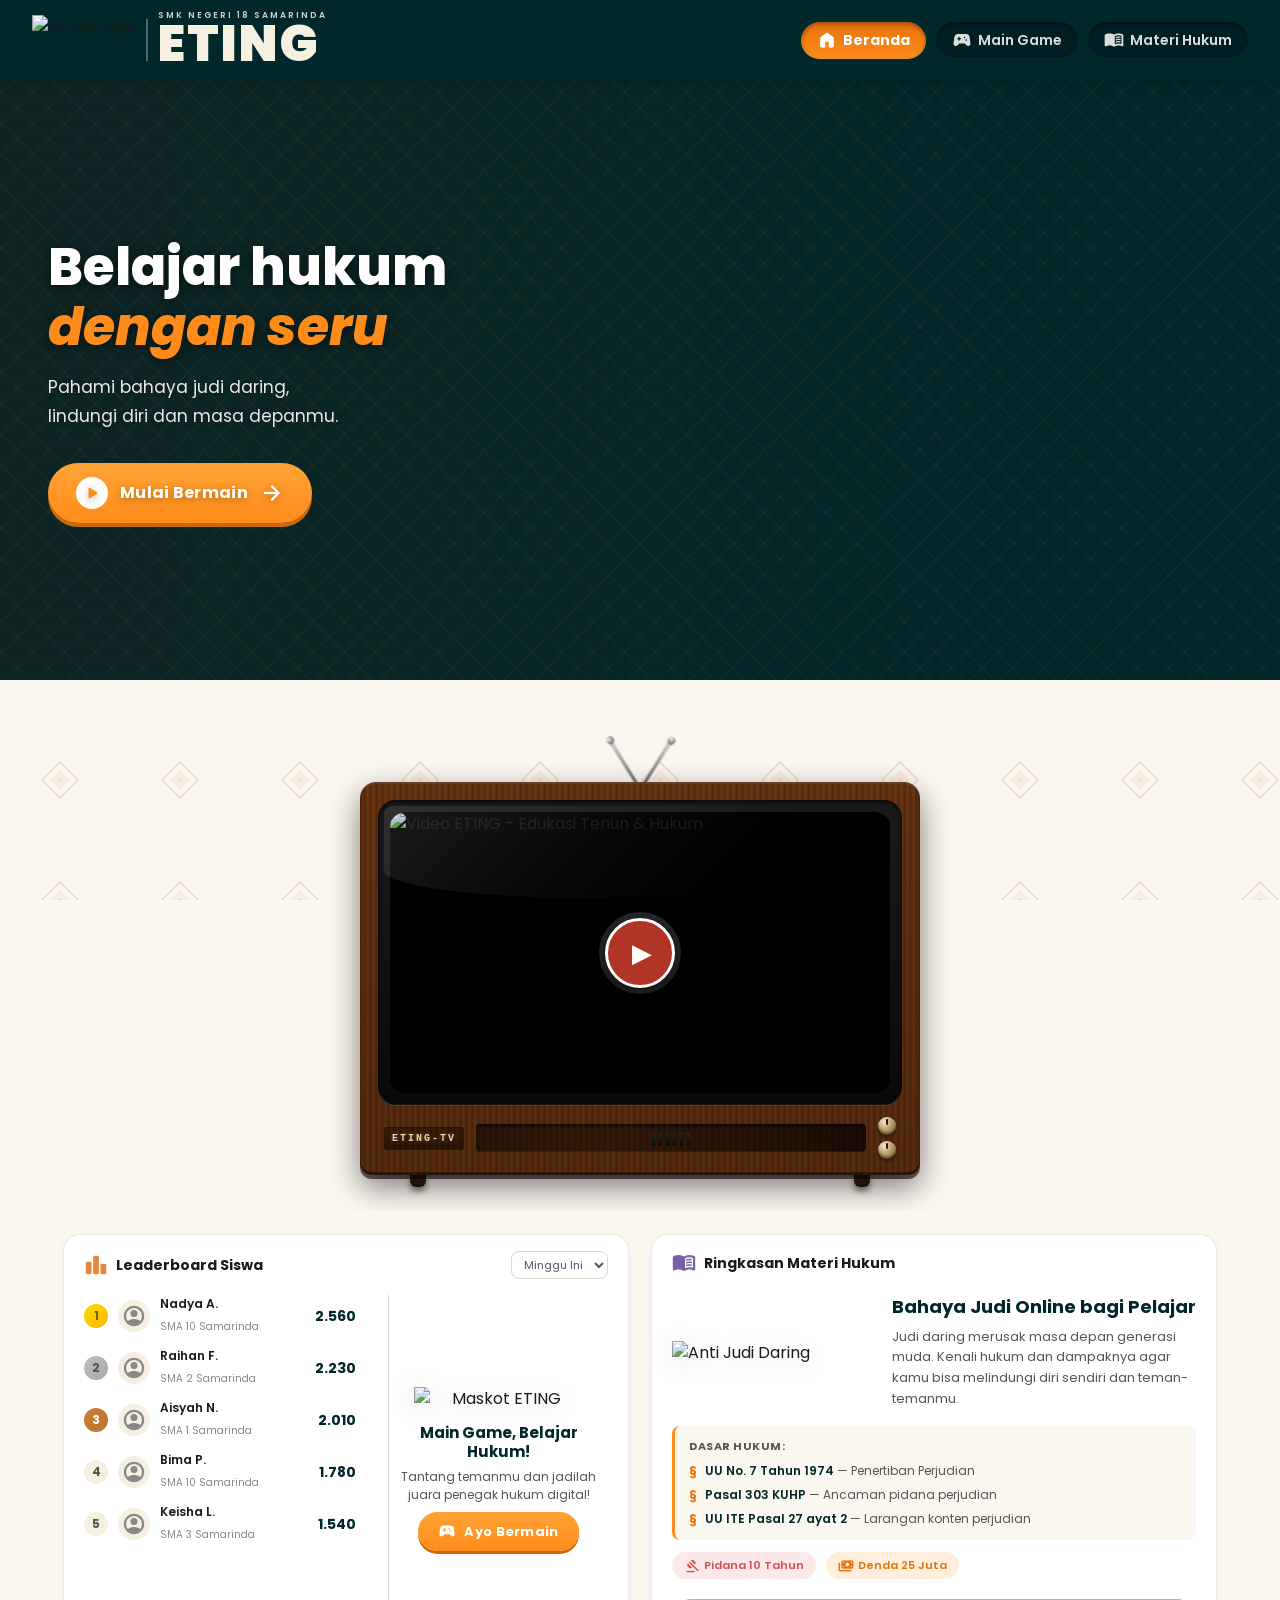
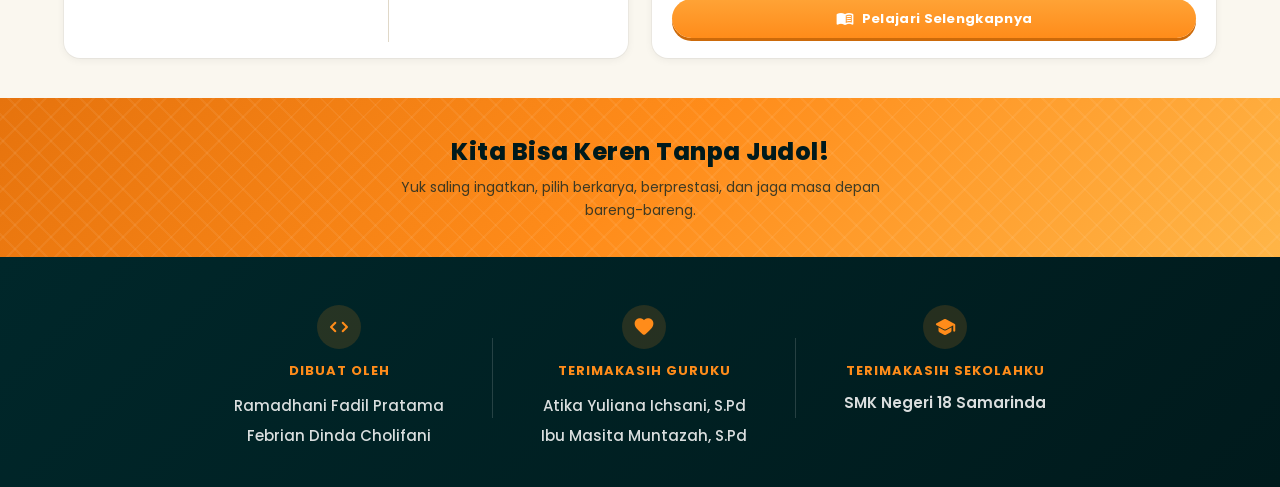
==== index.html @ 21fe9919 "update" ====
<!DOCTYPE html>
<html lang="id">

<head>
    <meta charset="UTF-8">
    <meta name="viewport" content="width=device-width, initial-scale=1.0">
    <title>ETING | Edukasi Interaktif Tenun dan Hukum</title>
    <link rel="stylesheet" href="styles.css">
    <link rel="preconnect" href="https://fonts.googleapis.com">
    <link rel="preconnect" href="https://fonts.gstatic.com" crossorigin>
    <link
        href="https://fonts.googleapis.com/css2?family=Poppins:ital,wght@0,400;0,500;0,600;0,700;0,800;1,700;1,800&display=swap"
        rel="stylesheet">
    <link
        href="https://fonts.googleapis.com/css2?family=Material+Symbols+Rounded:opsz,wght,FILL,GRAD@20..48,100..700,0..1,-50..200"
        rel="stylesheet">
</head>

<body>

    <!-- ========== NAVBAR ========== -->
    <nav class="navbar">
        <div class="navbar-container">
            <!-- Logo -->
            <div class="navbar-logo">
                <img src="img/logo.png" alt="ETING Logo" class="logo-img">
                <div class="logo-separator"></div>
                <div class="logo-text">
                    <span class="logo-school">SMK NEGERI 18 SAMARINDA</span>
                    <span class="logo-title">ETING</span>
                </div>
            </div>

            <!-- Navigation Links -->
            <ul class="navbar-links">
                <li>
                    <a href="index.html" class="nav-link active">
                        <span class="material-symbols-rounded">home</span>
                        Beranda
                    </a>
                </li>
                <li>
                    <a href="main-game.html" class="nav-link">
                        <span class="material-symbols-rounded">sports_esports</span>
                        Main Game
                    </a>
                </li>
                <li>
                    <a href="materi-hukum.html" class="nav-link">
                        <span class="material-symbols-rounded">menu_book</span>
                        Materi Hukum
                    </a>
                </li>
            </ul>

            <!-- Mobile Menu Toggle -->
            <button class="navbar-toggle" aria-label="Toggle menu">
                <span class="material-symbols-rounded">menu</span>
            </button>
        </div>
    </nav>

    <!-- ========== HERO SECTION ========== -->
    <section class="hero">
        <div class="hero-container">
            <div class="hero-content">
                <h1 class="hero-title">
                    Belajar hukum<br>
                    <em>dengan seru</em>
                </h1>
                <p class="hero-description">
                    Pahami bahaya judi daring,<br>
                    lindungi diri dan masa depanmu.
                </p>

                <a href="main-game.html" class="hero-cta">
                    <span class="cta-play">
                        <span class="material-symbols-rounded">play_arrow</span>
                    </span>
                    <span class="cta-text">Mulai Bermain</span>
                    <span class="material-symbols-rounded cta-arrow">arrow_forward</span>
                </a>
            </div>
        </div>
        <!-- Decorative tenun pattern overlay -->
        <div class="hero-pattern"></div>
    </section>

    <!-- ========== VIDEO SHOWCASE (Gamepad Style) ========== -->
    <section class="video-showcase">
        <div class="video-showcase-container">

            <!-- Retro CRT TV frame -->
            <div class="tv-frame">
                <!-- TV antenna -->
                <div class="tv-antenna">
                    <span class="tv-antenna-left"></span>
                    <span class="tv-antenna-right"></span>
                    <span class="tv-antenna-base"></span>
                </div>

                <!-- TV body -->
                <div class="tv-body">
                    <!-- Screen area -->
                    <div class="tv-screen">
                        <div class="tv-screen-inner">
                            <div class="video-wrapper" id="videoWrapper" data-video-id="JvXgLATUFJA"
                                data-video-token="AQqUj8IutWIje7IV">
                                <!-- Poster fallback (klik untuk load iframe) -->
                                <img class="video-poster" src="https://i.ytimg.com/vi/JvXgLATUFJA/hqdefault.jpg"
                                    alt="Video ETING - Edukasi Tenun & Hukum" loading="lazy">
                                <button type="button" class="video-play-btn" aria-label="Putar video">
                                    <span class="play-icon">▶</span>
                                </button>
                            </div>
                        </div>
                        <!-- CRT effects di luar screen-inner agar tidak menutupi iframe -->
                        <div class="tv-glare"></div>
                    </div>

                    <!-- TV bottom panel with knobs & speaker -->
                    <div class="tv-panel">
                        <div class="tv-brand">ETING-TV</div>
                        <div class="tv-speaker">
                            <span></span><span></span><span></span><span></span><span></span><span></span>
                        </div>
                        <div class="tv-knobs">
                            <span class="tv-knob"></span>
                            <span class="tv-knob"></span>
                        </div>
                    </div>
                </div>

                <!-- TV legs -->
                <div class="tv-legs">
                    <span class="tv-leg"></span>
                    <span class="tv-leg"></span>
                </div>
            </div>
        </div>
    </section>

    <!-- ========== MAIN BERANDA ========== -->
    <section class="main-beranda">
        <div class="beranda-container">

            <!-- Card: Leaderboard Siswa + Maskot -->
            <div class="card card-leaderboard-full">
                <div class="card-header">
                    <span class="material-symbols-rounded card-icon orange-icon">leaderboard</span>
                    <h3>Leaderboard Siswa</h3>
                    <select class="leaderboard-filter">
                        <option>Minggu Ini</option>
                        <option>Bulan Ini</option>
                        <option>Semua</option>
                    </select>
                </div>
                <div class="card-body-row">
                    <!-- Kiri: Leaderboard List (scrollable) -->
                    <div class="leaderboard-scroll">
                        <div class="leaderboard-list">
                            <div class="leaderboard-item">
                                <span class="rank rank-1">1</span>
                                <div class="lb-avatar">
                                    <span class="material-symbols-rounded">account_circle</span>
                                </div>
                                <div class="lb-info">
                                    <strong>Nadya A.</strong>
                                    <span>SMA 10 Samarinda</span>
                                </div>
                                <span class="lb-score">2.560</span>
                            </div>
                            <div class="leaderboard-item">
                                <span class="rank rank-2">2</span>
                                <div class="lb-avatar">
                                    <span class="material-symbols-rounded">account_circle</span>
                                </div>
                                <div class="lb-info">
                                    <strong>Raihan F.</strong>
                                    <span>SMA 2 Samarinda</span>
                                </div>
                                <span class="lb-score">2.230</span>
                            </div>
                            <div class="leaderboard-item">
                                <span class="rank rank-3">3</span>
                                <div class="lb-avatar">
                                    <span class="material-symbols-rounded">account_circle</span>
                                </div>
                                <div class="lb-info">
                                    <strong>Aisyah N.</strong>
                                    <span>SMA 1 Samarinda</span>
                                </div>
                                <span class="lb-score">2.010</span>
                            </div>
                            <div class="leaderboard-item">
                                <span class="rank">4</span>
                                <div class="lb-avatar">
                                    <span class="material-symbols-rounded">account_circle</span>
                                </div>
                                <div class="lb-info">
                                    <strong>Bima P.</strong>
                                    <span>SMA 10 Samarinda</span>
                                </div>
                                <span class="lb-score">1.780</span>
                            </div>
                            <div class="leaderboard-item">
                                <span class="rank">5</span>
                                <div class="lb-avatar">
                                    <span class="material-symbols-rounded">account_circle</span>
                                </div>
                                <div class="lb-info">
                                    <strong>Keisha L.</strong>
                                    <span>SMA 3 Samarinda</span>
                                </div>
                                <span class="lb-score">1.540</span>
                            </div>
                        </div>
                    </div>
                    <!-- Kanan: Maskot & Kata-kata -->
                    <div class="leaderboard-side">
                        <img src="img/semangat.png" alt="Maskot ETING" class="side-mascot-img">
                        <div class="side-mascot-text">
                            <h3 class="side-mascot-title">Main Game, Belajar Hukum!</h3>
                            <p class="side-mascot-desc">Tantang temanmu dan jadilah juara penegak hukum digital!</p>
                            <a href="main-game.html" class="card-cta cta-orange">
                                <span class="material-symbols-rounded">sports_esports</span>
                                Ayo Bermain
                            </a>
                        </div>
                    </div>
                </div>
            </div>

            <!-- Card 2: Ringkasan Materi Hukum -->
            <div class="card card-materi-hukum" id="materi-hukum">
                <div class="card-header">
                    <span class="material-symbols-rounded card-icon purple-icon">menu_book</span>
                    <h3>Ringkasan Materi Hukum</h3>
                </div>
                <div class="materi-body">
                    <!-- Bagian atas: Gambar + Heading + Desc -->
                    <div class="materi-top">
                        <div class="materi-image-side">
                            <img src="img/antijudi.png" alt="Anti Judi Daring" class="materi-img">
                        </div>
                        <div class="materi-intro">
                            <h4 class="materi-heading">Bahaya Judi Online bagi Pelajar</h4>
                            <p class="materi-desc">Judi daring merusak masa depan generasi muda. Kenali hukum dan
                                dampaknya agar kamu bisa melindungi diri sendiri dan teman-temanmu.</p>
                        </div>
                    </div>
                    <!-- Bagian bawah: Dasar Hukum + Tags + CTA (full width di mobile) -->
                    <div class="materi-extra">
                        <div class="materi-laws-box">
                            <span class="laws-label">Dasar Hukum:</span>
                            <ul class="laws-list">
                                <li><strong>UU No. 7 Tahun 1974</strong> — Penertiban Perjudian</li>
                                <li><strong>Pasal 303 KUHP</strong> — Ancaman pidana perjudian</li>
                                <li><strong>UU ITE Pasal 27 ayat 2</strong> — Larangan konten perjudian</li>
                            </ul>
                        </div>
                        <div class="materi-tags">
                            <span class="materi-tag tag-danger">
                                <span class="material-symbols-rounded">gavel</span>
                                Pidana 10 Tahun
                            </span>
                            <span class="materi-tag tag-warning">
                                <span class="material-symbols-rounded">payments</span>
                                Denda 25 Juta
                            </span>
                        </div>
                        <a href="materi-hukum.html" class="card-cta cta-purple">
                            <span class="material-symbols-rounded">menu_book</span>
                            Pelajari Selengkapnya
                        </a>
                    </div>
                </div>
            </div>

        </div>
    </section>

    <!-- ========== FOOTER BAGIAN 1: MOTIVASI ========== -->
    <section class="footer-motivation">
        <div class="motivation-container">
            <div class="motivation-content">
                <h2 class="motivation-title">Kita Bisa Keren Tanpa Judol!</h2>
                <p class="motivation-text">Yuk saling ingatkan, pilih berkarya, berprestasi, dan jaga masa depan
                    bareng-bareng.</p>
            </div>
        </div>
    </section>

    <!-- ========== FOOTER BAGIAN 2: CREDITS ========== -->
    <footer class="site-footer">
        <div class="footer-container">
            <div class="footer-top">
                <div class="footer-group">
                    <div class="footer-group-icon">
                        <span class="material-symbols-rounded">code</span>
                    </div>
                    <h4>Dibuat Oleh</h4>
                    <ol>
                        <li>Ramadhani Fadil Pratama</li>
                        <li>Febrian Dinda Cholifani</li>
                    </ol>
                </div>
                <div class="footer-divider"></div>
                <div class="footer-group">
                    <div class="footer-group-icon">
                        <span class="material-symbols-rounded">favorite</span>
                    </div>
                    <h4>Terimakasih Guruku</h4>
                    <ol>
                        <li>Atika Yuliana Ichsani, S.Pd</li>
                        <li>Ibu Masita Muntazah, S.Pd</li>
                    </ol>
                </div>
                <div class="footer-divider"></div>
                <div class="footer-group">
                    <div class="footer-group-icon">
                        <span class="material-symbols-rounded">school</span>
                    </div>
                    <h4>Terimakasih Sekolahku</h4>
                    <p class="school-name">SMK Negeri 18 Samarinda</p>
                </div>
            </div>
        </div>
    </footer>

    <script src="script.js?v=2"></script>
</body>

</html>
---- styles.css ----
/* ========================================
   E-TING - Edukasi Interaktif Tenun dan Hukum
   Main Stylesheet
   ======================================== */

/* ---------- CSS Variables ---------- */
:root {
    --color-primary: #00272A;
    --color-primary-light: #013a3e;
    --color-primary-dark: #001a1c;
    --color-gold: #ff8c1a;
    --color-gold-light: #ffb547;
    --color-gold-dark: #e6730d;
    --color-cream: #f5f0e0;
    --color-cream-light: #faf7ef;
    --color-cream-dark: #e8dfc8;
    --color-green: #2d8f6f;
    --color-green-light: #3aab85;
    --color-red: #d94f4f;
    --color-purple: #7b5ea7;
    --color-blue: #4a7fb5;
    --color-orange: #e8873a;
    --color-text: #1a1a1a;
    --color-text-secondary: #555;
    --color-text-muted: #888;
    --color-white: #ffffff;
    --color-border: #e0d8c8;

    --font-family: 'Poppins', -apple-system, BlinkMacSystemFont, 'Segoe UI', sans-serif;

    --radius-sm: 8px;
    --radius-md: 12px;
    --radius-lg: 16px;
    --radius-xl: 24px;
    --radius-full: 9999px;

    --shadow-sm: 0 1px 3px rgba(0, 0, 0, 0.08);
    --shadow-md: 0 4px 12px rgba(0, 0, 0, 0.1);
    --shadow-lg: 0 8px 24px rgba(0, 0, 0, 0.12);
    --shadow-card: 0 2px 8px rgba(0, 0, 0, 0.06), 0 0 0 1px rgba(0, 0, 0, 0.04);

    --transition: 0.2s ease;
}

/* ---------- Reset & Base ---------- */
*,
*::before,
*::after {
    margin: 0;
    padding: 0;
    box-sizing: border-box;
}

html {
    font-size: 16px;
    scroll-behavior: smooth;
}

body {
    font-family: var(--font-family);
    background-color: var(--color-primary-dark);
    color: var(--color-text);
    line-height: 1.5;
    min-height: 100vh;
    overflow-x: hidden;
}

a {
    text-decoration: none;
    color: inherit;
}

ul {
    list-style: none;
}

button {
    border: none;
    cursor: pointer;
    font-family: inherit;
}

select {
    font-family: inherit;
}

img {
    max-width: 100%;
    display: block;
}

/* Material Symbols config */
.material-symbols-rounded {
    font-variation-settings:
        'FILL' 1,
        'wght' 500,
        'GRAD' 0,
        'opsz' 24;
}

/* ==========================================
   NAVBAR
   ========================================== */
.navbar {
    background: #00272A;
    position: sticky;
    top: 0;
    z-index: 1000;
    box-shadow: 0 2px 12px rgba(0, 0, 0, 0.15);
}

.navbar-container {
    max-width: 1440px;
    margin: 0 auto;
    padding: 0 32px;
    display: flex;
    align-items: center;
    height: 80px;
    gap: 24px;
}

/* Logo */
.navbar-logo {
    display: flex;
    align-items: center;
    gap: 10px;
    flex-shrink: 0;
}

.logo-img {
    height: 50px;
    width: auto;
    object-fit: contain;
}

.logo-separator {
    width: 1.5px;
    height: 42px;
    background: rgba(255, 255, 255, 0.3);
    flex-shrink: 0;
}

.logo-text {
    display: flex;
    flex-direction: column;
    line-height: 1;
    gap: 0;
}

.logo-school {
    font-size: 8.5px;
    font-weight: 600;
    color: rgba(255, 255, 255, 0.8);
    letter-spacing: 2px;
    text-transform: uppercase;
    margin-bottom: 0;
}

.logo-title {
    font-size: 50px;
    font-weight: 1000;
    color: var(--color-cream);
    letter-spacing: 2px;
    line-height: 1;
    margin-top: -1px;
}

.logo-tagline-wrapper {
    display: flex;
    flex-direction: column;
    gap: 2px;
    margin-top: 1px;
}

.logo-tagline-line {
    width: 100%;
    height: 2px;
    background: var(--color-orange);
}

.logo-tagline {
    font-size: 6px;
    font-weight: 600;
    color: rgba(255, 255, 255, 0.55);
    letter-spacing: 2.2px;
    text-transform: uppercase;
}

/* Navigation Links */
.navbar-links {
    display: flex;
    align-items: center;
    gap: 10px;
    margin-left: auto;
}

/* Nav Link - Inset 3D (mendalam/cekung) */
.nav-link {
    display: flex;
    align-items: center;
    gap: 6px;
    padding: 8px 16px;
    border-radius: var(--radius-full);
    font-size: 14px;
    font-weight: 600;
    color: rgba(255, 255, 255, 0.85);
    background: rgba(0, 0, 0, 0.2);
    box-shadow:
        inset 0 2px 4px rgba(0, 0, 0, 0.4),
        inset 0 -1px 0 rgba(255, 255, 255, 0.06);
    transition: background 0.2s ease, color 0.2s ease, box-shadow 0.2s ease;
    white-space: nowrap;
    cursor: pointer;
}

.nav-link .material-symbols-rounded {
    font-size: 20px;
}

.nav-link:hover {
    background: rgba(0, 0, 0, 0.3);
    color: #fff;
    box-shadow:
        inset 0 2px 5px rgba(0, 0, 0, 0.5),
        inset 0 -1px 0 rgba(255, 255, 255, 0.06);
}

.nav-link.active {
    background: linear-gradient(180deg, #e6730d 0%, #ff8c1a 100%);
    color: #fff;
    box-shadow:
        inset 0 2px 5px rgba(0, 0, 0, 0.35),
        inset 0 -1px 0 rgba(255, 255, 255, 0.15);
    font-weight: 700;
}

.nav-link.active:hover {
    background: linear-gradient(180deg, #d9680b 0%, #f08416 100%);
}

/* User Profile - Inset 3D (mendalam, konsisten dengan nav-link) */
.navbar-profile {
    display: flex;
    align-items: center;
    gap: 10px;
    flex-shrink: 0;
    cursor: pointer;
    padding: 4px 14px 4px 4px;
    border-radius: var(--radius-full);
    background: rgba(0, 0, 0, 0.2);
    box-shadow:
        inset 0 2px 4px rgba(0, 0, 0, 0.4),
        inset 0 -1px 0 rgba(255, 255, 255, 0.06);
    transition: background 0.2s ease, box-shadow 0.2s ease;
    margin-left: 12px;
}

.navbar-profile:hover {
    background: rgba(0, 0, 0, 0.3);
    box-shadow:
        inset 0 2px 5px rgba(0, 0, 0, 0.5),
        inset 0 -1px 0 rgba(255, 255, 255, 0.06);
}

.profile-avatar {
    width: 40px;
    height: 40px;
    border-radius: 50%;
    background: rgba(255, 255, 255, 0.15);
    display: flex;
    align-items: center;
    justify-content: center;
    flex-shrink: 0;
    overflow: hidden;
}

.profile-avatar .material-symbols-rounded {
    color: rgba(255, 255, 255, 0.8) !important;
}

.profile-info {
    display: flex;
    flex-direction: column;
}

.profile-greeting {
    font-size: 13px;
    font-weight: 600;
    color: var(--color-white);
}

.profile-school {
    font-size: 11px;
    color: rgba(255, 255, 255, 0.6);
}

.profile-dropdown {
    font-size: 20px;
    color: rgba(255, 255, 255, 0.6);
}

/* Mobile Toggle */
.navbar-toggle {
    display: none;
    background: none;
    padding: 8px;
    border-radius: var(--radius-sm);
}

.navbar-toggle .material-symbols-rounded {
    font-size: 28px;
    color: var(--color-white);
}

/* ==========================================
   HERO SECTION
   ========================================== */
.hero {
    background: url('img/background.png') center 40% / cover no-repeat;
    background-color: var(--color-primary);
    position: relative;
    overflow: hidden;
    min-height: 600px;
}

.hero::before {
    content: '';
    position: absolute;
    inset: 0;
    background: linear-gradient(to right,
            rgba(15, 36, 36, 0.88) 0%,
            rgba(15, 36, 36, 0.7) 30%,
            rgba(15, 36, 36, 0.35) 55%,
            rgba(15, 36, 36, 0.08) 80%,
            transparent 100%);
    z-index: 1;
}

.hero-pattern {
    position: absolute;
    inset: 0;
    background-image:
        repeating-linear-gradient(45deg,
            transparent,
            transparent 20px,
            rgba(255, 140, 26, 0.04) 20px,
            rgba(255, 140, 26, 0.04) 22px),
        repeating-linear-gradient(-45deg,
            transparent,
            transparent 20px,
            rgba(255, 140, 26, 0.04) 20px,
            rgba(255, 140, 26, 0.04) 22px);
    pointer-events: none;
    z-index: 2;
}

.hero-container {
    max-width: 1440px;
    margin: 0 auto;
    padding: 72px 48px;
    display: flex;
    align-items: center;
    min-height: 600px;
    position: relative;
    z-index: 3;
}

/* Hero Content */
.hero-content {
    color: var(--color-white);
    max-width: 520px;
    text-shadow: 0 2px 8px rgba(0, 0, 0, 0.3);
}

.hero-title {
    font-size: 52px;
    font-weight: 800;
    line-height: 1.15;
    margin-bottom: 16px;
    text-shadow: 0 2px 12px rgba(0, 0, 0, 0.5);
}

.hero-title em {
    color: var(--color-gold);
    font-style: italic;
}

.hero-description {
    font-size: 17px;
    opacity: 0.9;
    margin-bottom: 32px;
    line-height: 1.7;
}

.hero-badges {
    display: flex;
    gap: 24px;
    margin-bottom: 28px;
}

.hero-badge {
    display: flex;
    align-items: flex-start;
    gap: 10px;
}

.badge-icon {
    width: 36px;
    height: 36px;
    border-radius: 50%;
    display: flex;
    align-items: center;
    justify-content: center;
    flex-shrink: 0;
}

.badge-icon.green {
    background: rgba(45, 143, 111, 0.3);
}

.badge-icon.gold {
    background: rgba(255, 140, 26, 0.3);
}

.badge-icon .material-symbols-rounded {
    font-size: 20px;
    color: var(--color-white);
}

.badge-text strong {
    display: block;
    font-size: 13px;
    font-weight: 600;
    color: var(--color-white);
}

.badge-text span {
    font-size: 11px;
    color: rgba(255, 255, 255, 0.7);
}

/* CTA Button - Game Style (clean) */
.hero-cta {
    display: inline-flex;
    align-items: center;
    gap: 12px;
    padding: 14px 28px;
    border-radius: var(--radius-full);
    font-size: 16px;
    font-weight: 700;
    color: #fff;
    text-decoration: none;
    letter-spacing: 0.3px;
    background: linear-gradient(180deg, #ffa336 0%, #ff8c1a 100%);
    border: none;
    cursor: pointer;
    box-shadow: 0 4px 0 #cc6a0a;
    transition: transform 0.12s ease, box-shadow 0.12s ease;
}

.hero-cta:hover,
.hero-cta:visited,
.hero-cta:focus {
    color: #fff;
    text-decoration: none;
}

.hero-cta:hover {
    transform: translateY(-1px);
    box-shadow: 0 5px 0 #cc6a0a;
}

.hero-cta:active {
    transform: translateY(3px);
    box-shadow: 0 1px 0 #cc6a0a;
}

.cta-play {
    width: 32px;
    height: 32px;
    background: #fff;
    border-radius: 50%;
    display: flex;
    align-items: center;
    justify-content: center;
}

.cta-play .material-symbols-rounded {
    font-size: 20px;
    color: #ff8c1a;
}

.cta-arrow {
    font-size: 20px;
    color: #fff;
}

/* Hero Mascot */
.hero-mascot {
    display: flex;
    align-items: center;
    justify-content: center;
}

.mascot-image {
    width: 280px;
    height: 280px;
    filter: drop-shadow(0 8px 24px rgba(0, 0, 0, 0.3));
}

.mascot-image svg {
    width: 100%;
    height: 100%;
}

/* Mission Card */
.hero-mission {
    display: flex;
    align-items: flex-start;
    justify-content: flex-end;
}

.mission-card {
    background: rgba(15, 36, 36, 0.85);
    backdrop-filter: blur(12px);
    border: 1px solid rgba(255, 140, 26, 0.3);
    border-radius: var(--radius-lg);
    padding: 20px 24px;
    color: var(--color-white);
    width: 100%;
    max-width: 280px;
}

.mission-title {
    font-size: 14px;
    font-weight: 700;
    margin-bottom: 8px;
    color: var(--color-gold);
}

.mission-text {
    font-size: 13px;
    opacity: 0.85;
    margin-bottom: 16px;
    line-height: 1.5;
}

.mission-progress {
    display: flex;
    align-items: center;
    gap: 12px;
}

.progress-bar {
    flex: 1;
    height: 8px;
    background: rgba(255, 255, 255, 0.15);
    border-radius: var(--radius-full);
    overflow: hidden;
}

.progress-fill {
    height: 100%;
    background: var(--color-green);
    border-radius: var(--radius-full);
    transition: width 0.5s ease;
}

.progress-count {
    font-size: 16px;
    font-weight: 700;
    color: var(--color-gold);
}

/* ==========================================
   MAIN GAME PAGE - Flappy Bird Style
   ========================================== */
.game-page {
    min-height: calc(100vh - 200px);
    background:
        radial-gradient(ellipse at top, rgba(192, 57, 43, 0.08), transparent 60%),
        var(--color-cream-light);
    padding: 32px 16px 56px;
    position: relative;
    overflow: hidden;
}

.game-page::before {
    content: '';
    position: absolute;
    inset: 0;
    pointer-events: none;
    opacity: 0.15;
    background-repeat: repeat;
    background-size: 120px 120px;
    background-image: url("data:image/svg+xml,%3Csvg xmlns='http://www.w3.org/2000/svg' width='120' height='120' viewBox='0 0 120 120'%3E%3Crect width='120' height='120' fill='none'/%3E%3Cpolygon points='60,42 78,60 60,78 42,60' fill='none' stroke='%23c0392b' stroke-width='1.5'/%3E%3Cpolygon points='60,50 70,60 60,70 50,60' fill='%23e07a1f' opacity='0.5'/%3E%3Ccircle cx='60' cy='60' r='1.5' fill='%23c0392b'/%3E%3C/svg%3E");
}

.game-page-container {
    max-width: 1400px;
    width: 100%;
    margin: 0 auto;
    position: relative;
    z-index: 2;
}

/* ===== Game Header ===== */
.game-header {
    text-align: center;
    margin-bottom: 20px;
}

.game-title {
    font-size: 28px;
    font-weight: 800;
    color: #4a1a08;
    display: inline-flex;
    align-items: center;
    gap: 10px;
    margin: 0 0 6px;
    text-shadow: 0 2px 0 rgba(0, 0, 0, 0.08);
}

.game-title .material-symbols-rounded {
    font-size: 32px;
    color: #c0392b;
    background: #fff3df;
    border-radius: 50%;
    padding: 6px;
    box-shadow: 0 3px 0 #c0392b;
}

.game-subtitle {
    color: #6b3410;
    font-size: 14px;
    margin: 0;
}

.game-subtitle b {
    background: #4a1a08;
    color: #f5e6c8;
    padding: 2px 8px;
    border-radius: 4px;
    font-family: 'Courier New', monospace;
    font-size: 12px;
}

/* ===== Bingkai Game Sederhana (Desktop only) ===== */
.game-wood-frame {
    position: relative;
    padding: 0;
}

/* Judul di atas canvas */
.game-wood-title {
    display: flex;
    align-items: center;
    justify-content: center;
    gap: 12px;
    margin: 0 auto 18px;
    padding: 14px 24px;
    max-width: 900px;
    text-align: center;
    background: linear-gradient(180deg, #fff3df 0%, #f4d35e 100%);
    border: 4px solid #4a1a08;
    border-radius: 16px;
    box-shadow: 0 5px 0 #2a0c04;
}

.game-wood-title h1 {
    font-size: 22px;
    font-weight: 800;
    color: #4a1a08;
    margin: 0;
    line-height: 1.3;
    letter-spacing: 0.3px;
}

.game-wood-title .title-eting {
    color: #c0392b;
    background: #fff;
    padding: 2px 10px;
    border-radius: 8px;
    border: 2px solid #4a1a08;
    display: inline-block;
}

.game-wood-title .title-judol {
    color: #fff;
    background: #8b1818;
    padding: 2px 10px;
    border-radius: 8px;
    border: 2px solid #4a1a08;
    text-decoration: line-through;
    text-decoration-color: #f4d35e;
    text-decoration-thickness: 3px;
    display: inline-block;
}

.game-wood-title-icon {
    font-size: 28px;
    animation: titleBounce 2s ease-in-out infinite;
}

.game-wood-title-icon:last-child {
    animation-delay: 1s;
}

@keyframes titleBounce {

    0%,
    100% {
        transform: translateY(0) rotate(-5deg);
    }

    50% {
        transform: translateY(-5px) rotate(5deg);
    }
}

/* ===== Canvas Wrapper ===== */
.game-canvas-wrapper {
    position: relative;
    background: #87ceeb;
    border: 6px solid #4a1a08;
    border-radius: 18px;
    box-shadow:
        0 10px 0 #2a0c04,
        0 18px 40px rgba(0, 0, 0, 0.35);
    overflow: hidden;
    aspect-ratio: 1280 / 500;
    width: 100%;
    max-width: 100%;
    margin: 0 auto;
}

#gameCanvas {
    display: block;
    width: 100%;
    height: 100%;
    image-rendering: pixelated;
    cursor: pointer;
}

/* ===== HUD ===== */
.game-hud {
    position: absolute;
    top: 12px;
    left: 12px;
    right: 12px;
    display: flex;
    gap: 8px;
    z-index: 5;
    pointer-events: none;
    flex-wrap: wrap;
}

.hud-item {
    background: rgba(74, 26, 8, 0.85);
    color: #f5e6c8;
    padding: 6px 12px;
    border-radius: 20px;
    font-size: 13px;
    font-weight: 700;
    display: flex;
    align-items: center;
    gap: 6px;
    box-shadow: 0 3px 0 rgba(0, 0, 0, 0.4);
    backdrop-filter: blur(4px);
}

.hud-item .material-symbols-rounded {
    font-size: 18px;
}

.hud-score .material-symbols-rounded {
    color: #f4d35e;
}

.hud-level .material-symbols-rounded {
    color: #e07a1f;
}

.hud-coins .material-symbols-rounded {
    color: #f4d35e;
}

.hud-player {
    background: rgba(192, 57, 43, 0.92);
}

.hud-player .material-symbols-rounded {
    color: #f4d35e;
}

/* ===== Input nama pemain ===== */
.game-input {
    width: 100%;
    padding: 12px 16px;
    margin: 4px 0 16px;
    border: 3px solid #4a1a08;
    border-radius: 14px;
    background: #fff;
    color: #4a1a08;
    font-family: 'Poppins', sans-serif;
    font-size: 16px;
    font-weight: 600;
    outline: none;
    box-shadow: inset 0 3px 0 rgba(0, 0, 0, 0.1);
    transition: border-color 0.2s ease, box-shadow 0.2s ease;
}

.game-input::placeholder {
    color: #b5926c;
    font-weight: 500;
}

.game-input:focus {
    border-color: #e07a1f;
    box-shadow:
        inset 0 3px 0 rgba(0, 0, 0, 0.1),
        0 0 0 4px rgba(224, 122, 31, 0.25);
}

/* ===== Countdown 5-4-3-2-1-GO ===== */
.game-countdown {
    position: absolute;
    inset: 0;
    display: none;
    align-items: center;
    justify-content: center;
    flex-direction: column;
    z-index: 20;
    background: rgba(0, 0, 0, 0.35);
    backdrop-filter: blur(2px);
    pointer-events: none;
}

.game-countdown.active {
    display: flex;
}

.countdown-number {
    font-family: 'Poppins', sans-serif;
    font-size: 140px;
    font-weight: 800;
    color: #fff3df;
    text-shadow:
        0 0 0 #4a1a08,
        -4px -4px 0 #4a1a08,
        4px -4px 0 #4a1a08,
        -4px 4px 0 #4a1a08,
        4px 4px 0 #4a1a08,
        0 10px 30px rgba(0, 0, 0, 0.6);
    -webkit-text-stroke: 0;
    line-height: 1;
    animation: countdownPop 1s cubic-bezier(0.34, 1.56, 0.64, 1);
}

.countdown-number.go {
    color: #4ade80;
    font-size: 110px;
    letter-spacing: 3px;
}

.countdown-label {
    margin-top: 14px;
    background: #4a1a08;
    color: #f4d35e;
    padding: 8px 22px;
    border-radius: 20px;
    font-size: 16px;
    font-weight: 700;
    letter-spacing: 1px;
    border: 3px solid #f4d35e;
    box-shadow: 0 4px 0 rgba(0, 0, 0, 0.4);
    text-transform: uppercase;
    animation: countdownLabelFade 0.5s ease;
}

@keyframes countdownPop {
    0% {
        transform: scale(0.3) rotate(-15deg);
        opacity: 0;
    }

    50% {
        transform: scale(1.15) rotate(5deg);
        opacity: 1;
    }

    100% {
        transform: scale(1) rotate(0deg);
        opacity: 1;
    }
}

@keyframes countdownLabelFade {
    from {
        transform: translateY(10px);
        opacity: 0;
    }

    to {
        transform: translateY(0);
        opacity: 1;
    }
}

/* ===== Overlay (Start/GameOver/Checkpoint) ===== */
.game-overlay {
    position: absolute;
    inset: 0;
    background: rgba(0, 0, 0, 0.6);
    backdrop-filter: blur(6px);
    display: flex;
    align-items: center;
    justify-content: center;
    z-index: 10;
    padding: 20px;
    animation: overlayFadeIn 0.3s ease;
}

.game-overlay-hidden {
    display: none;
}

@keyframes overlayFadeIn {
    from {
        opacity: 0;
    }

    to {
        opacity: 1;
    }
}

.overlay-card {
    background: linear-gradient(180deg, #fff8eb 0%, #f5e6c8 100%);
    border: 4px solid #4a1a08;
    border-radius: 18px;
    padding: 28px 24px;
    text-align: center;
    max-width: 420px;
    width: 100%;
    box-shadow: 0 8px 0 #2a0c04, 0 14px 30px rgba(0, 0, 0, 0.5);
    animation: cardPop 0.4s cubic-bezier(0.34, 1.56, 0.64, 1);
}

@keyframes cardPop {
    0% {
        transform: scale(0.7);
        opacity: 0;
    }

    100% {
        transform: scale(1);
        opacity: 1;
    }
}

.overlay-icon {
    width: 64px;
    height: 64px;
    margin: 0 auto 12px;
    background: #c0392b;
    border-radius: 50%;
    display: flex;
    align-items: center;
    justify-content: center;
    box-shadow: 0 4px 0 #721818;
}

.overlay-icon .material-symbols-rounded {
    font-size: 36px;
    color: #fff;
}

.overlay-icon-danger {
    background: #8b1818;
    box-shadow: 0 4px 0 #4a0c0c;
}

.overlay-icon-success {
    background: #2e7d4f;
    box-shadow: 0 4px 0 #1a4a2d;
}

.overlay-card h2 {
    margin: 0 0 8px;
    font-size: 24px;
    color: #4a1a08;
    font-weight: 800;
}

.overlay-card p {
    margin: 0 0 16px;
    color: #6b3410;
    font-size: 15px;
    line-height: 1.5;
}

.overlay-card p b {
    color: #c0392b;
    font-size: 18px;
}

.overlay-hint {
    font-style: italic;
    font-size: 13px !important;
}

.overlay-actions {
    display: flex;
    gap: 10px;
    justify-content: center;
    flex-wrap: wrap;
}

/* ===== Game Buttons ===== */
.game-btn {
    display: inline-flex;
    align-items: center;
    gap: 6px;
    padding: 10px 20px;
    border: 3px solid #4a1a08;
    border-radius: 30px;
    font-family: 'Poppins', sans-serif;
    font-size: 15px;
    font-weight: 700;
    cursor: pointer;
    transition: transform 0.12s ease, box-shadow 0.12s ease;
    text-transform: uppercase;
    letter-spacing: 0.5px;
}

.game-btn:hover {
    transform: translateY(-2px);
}

.game-btn:active {
    transform: translateY(1px);
}

.game-btn-primary {
    background: #e07a1f;
    color: #fff;
    box-shadow: 0 5px 0 #4a1a08;
}

.game-btn-primary:hover {
    background: #f08c30;
    box-shadow: 0 7px 0 #4a1a08;
}

.game-btn-primary:active {
    box-shadow: 0 2px 0 #4a1a08;
}

.game-btn-secondary {
    background: #fff;
    color: #4a1a08;
    box-shadow: 0 5px 0 #4a1a08;
}

.game-btn-secondary:hover {
    background: #f5e6c8;
    box-shadow: 0 7px 0 #4a1a08;
}

.game-btn-revive {
    background: #2e7d4f;
    color: #fff;
    box-shadow: 0 5px 0 #1a4a2d;
    border-color: #1a4a2d;
}

.game-btn-revive:hover {
    background: #3a9a5f;
    box-shadow: 0 7px 0 #1a4a2d;
}

.game-btn .material-symbols-rounded {
    font-size: 20px;
}

/* ===== Quiz Modal ===== */
.quiz-modal {
    position: fixed;
    inset: 0;
    background: rgba(0, 0, 0, 0.75);
    backdrop-filter: blur(8px);
    display: none;
    align-items: center;
    justify-content: center;
    z-index: 100;
    padding: 20px;
    animation: overlayFadeIn 0.3s ease;
}

.quiz-modal.quiz-modal-active {
    display: flex;
}

.quiz-card {
    background: linear-gradient(180deg, #fff8eb 0%, #f5e6c8 100%);
    border: 5px solid #4a1a08;
    border-radius: 20px;
    padding: 28px 24px;
    max-width: 520px;
    width: 100%;
    box-shadow: 0 10px 0 #2a0c04, 0 18px 40px rgba(0, 0, 0, 0.6);
    animation: cardPop 0.4s cubic-bezier(0.34, 1.56, 0.64, 1);
}

.quiz-header {
    text-align: center;
    margin-bottom: 18px;
}

.quiz-badge {
    display: inline-block;
    background: #c0392b;
    color: #fff;
    padding: 4px 14px;
    border-radius: 20px;
    font-size: 11px;
    font-weight: 800;
    text-transform: uppercase;
    letter-spacing: 1px;
    margin-bottom: 10px;
    box-shadow: 0 2px 0 #721818;
}

.quiz-badge.quiz-badge-coin {
    background: #e07a1f;
    box-shadow: 0 2px 0 #b35c10;
}

.quiz-card h3 {
    margin: 0;
    font-size: 18px;
    color: #4a1a08;
    line-height: 1.4;
    font-weight: 700;
}

.quiz-options {
    display: flex;
    flex-direction: column;
    gap: 10px;
}

.quiz-option {
    background: #fff;
    border: 3px solid #4a1a08;
    border-radius: 14px;
    padding: 12px 16px;
    text-align: left;
    font-family: 'Poppins', sans-serif;
    font-size: 14px;
    font-weight: 600;
    color: #4a1a08;
    cursor: pointer;
    transition: transform 0.12s ease, background 0.2s ease, box-shadow 0.12s ease;
    box-shadow: 0 4px 0 #4a1a08;
    display: flex;
    align-items: center;
    gap: 10px;
}

.quiz-option:hover {
    background: #fff8eb;
    transform: translateY(-2px);
    box-shadow: 0 6px 0 #4a1a08;
}

.quiz-option:active {
    transform: translateY(1px);
    box-shadow: 0 2px 0 #4a1a08;
}

.quiz-option-letter {
    width: 28px;
    height: 28px;
    background: #e07a1f;
    color: #fff;
    border-radius: 50%;
    display: flex;
    align-items: center;
    justify-content: center;
    font-weight: 800;
    flex-shrink: 0;
    box-shadow: 0 2px 0 #b35c10;
}

.quiz-option.quiz-correct {
    background: #d4f4dd;
    border-color: #2e7d4f;
    box-shadow: 0 4px 0 #1a4a2d;
}

.quiz-option.quiz-correct .quiz-option-letter {
    background: #2e7d4f;
    box-shadow: 0 2px 0 #1a4a2d;
}

.quiz-option.quiz-wrong {
    background: #f8d7d7;
    border-color: #8b1818;
    box-shadow: 0 4px 0 #4a0c0c;
}

.quiz-option.quiz-wrong .quiz-option-letter {
    background: #8b1818;
    box-shadow: 0 2px 0 #4a0c0c;
}

.quiz-option.quiz-disabled {
    pointer-events: none;
    opacity: 0.7;
}

.quiz-feedback {
    margin-top: 16px;
    padding: 12px 16px;
    border-radius: 12px;
    font-size: 14px;
    font-weight: 600;
    text-align: center;
    display: none;
}

.quiz-feedback.quiz-feedback-success {
    background: #d4f4dd;
    color: #1a4a2d;
    border: 2px solid #2e7d4f;
    display: block;
}

.quiz-feedback.quiz-feedback-error {
    background: #f8d7d7;
    color: #4a0c0c;
    border: 2px solid #8b1818;
    display: block;
}

/* ===== Responsive Game ===== */
@media (max-width: 768px) {
    .game-title {
        font-size: 22px;
    }

    .game-title .material-symbols-rounded {
        font-size: 26px;
    }

    .game-subtitle {
        font-size: 13px;
    }

    /* Mode mobile: fullscreen, hilangkan bingkai kayu & judul */
    .game-page {
        padding: 0;
        background: #000;
        min-height: calc(100vh - 60px);
    }

    .game-page::before {
        display: none;
    }

    .game-page-container {
        max-width: 100%;
        height: calc(100vh - 60px);
    }

    .game-header {
        display: none;
    }

    .game-wood-frame {
        padding: 0;
        border: none;
        border-radius: 0;
        box-shadow: none;
        background: #000;
        height: 100%;
    }

    .game-wood-frame::before,
    .game-wood-frame::after {
        display: none;
    }

    .game-wood-title {
        display: none;
    }

    .game-canvas-wrapper {
        border: none;
        border-radius: 0;
        box-shadow: none;
        aspect-ratio: auto;
        height: calc(100vh - 60px);
        min-height: 100%;
        width: 100%;
        max-width: 100%;
    }

    .hud-item {
        font-size: 11px;
        padding: 5px 10px;
    }

    .hud-item .material-symbols-rounded {
        font-size: 15px;
    }

    .overlay-card {
        padding: 22px 18px;
    }

    .overlay-card h2 {
        font-size: 20px;
    }

    .quiz-card {
        padding: 22px 18px;
    }

    .quiz-card h3 {
        font-size: 15px;
    }

    .quiz-option {
        font-size: 13px;
        padding: 10px 12px;
    }

    .countdown-number {
        font-size: 96px;
    }

    .countdown-number.go {
        font-size: 72px;
    }

    .countdown-label {
        font-size: 13px;
        padding: 6px 16px;
    }
}

@media (max-width: 480px) {
    .game-page {
        padding: 0;
    }

    .game-title {
        font-size: 18px;
        flex-direction: column;
        gap: 6px;
    }

    .game-hud {
        top: 8px;
        left: 8px;
        right: 8px;
        gap: 6px;
    }

    .hud-item {
        font-size: 10px;
        padding: 4px 8px;
    }

    .game-btn {
        padding: 9px 16px;
        font-size: 13px;
    }
}

/* ==========================================
   VIDEO SHOWCASE - Retro CRT TV Style
   ========================================== */
.video-showcase {
    padding: 48px 20px 24px;
    background: var(--color-cream-light);
    position: relative;
    overflow: hidden;
}

/* Motif tenun minimalis - belah ketupat halus dengan jarak lebar */
.video-showcase::before {
    content: '';
    position: absolute;
    inset: 0;
    pointer-events: none;
    opacity: 0.18;
    background-repeat: repeat;
    background-size: 120px 120px;
    background-attachment: fixed;
    background-image: url("data:image/svg+xml,%3Csvg xmlns='http://www.w3.org/2000/svg' width='120' height='120' viewBox='0 0 120 120'%3E%3Crect width='120' height='120' fill='none'/%3E%3Cpolygon points='60,42 78,60 60,78 42,60' fill='none' stroke='%23c0392b' stroke-width='1.5'/%3E%3Cpolygon points='60,50 70,60 60,70 50,60' fill='%23e07a1f' opacity='0.5'/%3E%3Ccircle cx='60' cy='60' r='1.5' fill='%23c0392b'/%3E%3C/svg%3E");
}


.video-showcase-container {
    max-width: 640px;
    margin: 0 auto;
    position: relative;
    z-index: 2;
}

/* ==== Retro CRT TV ==== */
.tv-frame {
    position: relative;
    width: 100%;
    max-width: 560px;
    margin: 0 auto;
}

/* TV Antenna (rabbit ears) */
.tv-antenna {
    position: relative;
    width: 100%;
    height: 60px;
    margin-bottom: -6px;
    pointer-events: none;
}

.tv-antenna-left,
.tv-antenna-right {
    position: absolute;
    bottom: 0;
    left: 50%;
    width: 3px;
    height: 56px;
    background: linear-gradient(180deg, #d4d4d4 0%, #6a6a6a 100%);
    border-radius: 2px;
    transform-origin: bottom center;
    box-shadow: 0 0 2px rgba(0, 0, 0, 0.4);
}

.tv-antenna-left {
    transform: translateX(-2px) rotate(-32deg);
}

.tv-antenna-right {
    transform: translateX(0) rotate(32deg);
}

.tv-antenna-left::after,
.tv-antenna-right::after {
    content: '';
    position: absolute;
    top: -4px;
    left: 50%;
    transform: translateX(-50%);
    width: 7px;
    height: 7px;
    border-radius: 50%;
    background: radial-gradient(circle at 30% 30%, #eee 0%, #888 70%, #555 100%);
    box-shadow: 0 1px 2px rgba(0, 0, 0, 0.5);
}

.tv-antenna-base {
    position: absolute;
    bottom: -2px;
    left: 50%;
    transform: translateX(-50%);
    width: 22px;
    height: 8px;
    background: linear-gradient(180deg, #4a4a4a 0%, #2a2a2a 100%);
    border-radius: 4px 4px 2px 2px;
    box-shadow: inset 0 1px 0 rgba(255, 255, 255, 0.15);
}

/* TV Body — wooden retro look */
.tv-body {
    background:
        linear-gradient(180deg, rgba(0, 0, 0, 0.1) 0%, rgba(0, 0, 0, 0.25) 100%),
        repeating-linear-gradient(90deg,
            #6b3410 0px,
            #7a3d18 2px,
            #5a2d0e 4px,
            #6b3410 6px),
        #6b3410;
    border-radius: 16px 16px 12px 12px;
    padding: 18px 18px 12px;
    box-shadow:
        inset 0 2px 0 rgba(255, 255, 255, 0.12),
        inset 0 -3px 0 rgba(0, 0, 0, 0.4),
        inset 0 0 0 2px rgba(60, 25, 8, 0.5),
        0 12px 30px rgba(0, 0, 0, 0.5),
        0 4px 0 rgba(0, 0, 0, 0.6);
    position: relative;
}

/* Screen bezel */
.tv-screen {
    background: linear-gradient(180deg, #1a1a1a 0%, #0a0a0a 100%);
    border-radius: 18px;
    padding: 12px;
    box-shadow:
        inset 0 2px 4px rgba(0, 0, 0, 0.8),
        inset 0 -1px 0 rgba(255, 255, 255, 0.05),
        0 1px 0 rgba(255, 255, 255, 0.08);
    position: relative;
}

.tv-screen-inner {
    position: relative;
    border-radius: 18px / 14px;
    /* slight CRT curve */
    overflow: hidden;
    background: #000;
    box-shadow:
        inset 0 0 30px rgba(0, 0, 0, 0.9),
        inset 0 0 0 2px #000;
}

.video-wrapper {
    position: relative;
    padding-bottom: 56.25%;
    /* 16:9 */
    height: 0;
    overflow: hidden;
    background: #000;
    cursor: pointer;
}

.video-wrapper iframe {
    position: absolute;
    top: 0;
    left: 0;
    width: 100%;
    height: 100%;
    border: 0;
    display: block;
}

/* Poster fallback */
.video-poster {
    position: absolute;
    top: 0;
    left: 0;
    width: 100%;
    height: 100%;
    object-fit: cover;
    display: block;
    transition: transform 0.4s ease, filter 0.3s ease;
    filter: brightness(0.85) saturate(1.05);
}

.video-wrapper:hover .video-poster {
    transform: scale(1.04);
    filter: brightness(0.95) saturate(1.1);
}

/* Tombol play */
.video-play-btn {
    position: absolute;
    top: 50%;
    left: 50%;
    transform: translate(-50%, -50%);
    width: 70px;
    height: 70px;
    border-radius: 50%;
    border: 3px solid #fff;
    background: rgba(192, 57, 43, 0.92);
    color: #fff;
    font-size: 26px;
    cursor: pointer;
    display: flex;
    align-items: center;
    justify-content: center;
    box-shadow:
        0 6px 18px rgba(0, 0, 0, 0.55),
        0 0 0 6px rgba(255, 255, 255, 0.15);
    transition: transform 0.25s ease, background 0.25s ease, box-shadow 0.25s ease;
    z-index: 4;
}

.video-play-btn .play-icon {
    margin-left: 4px;
    line-height: 1;
}

.video-wrapper:hover .video-play-btn {
    transform: translate(-50%, -50%) scale(1.1);
    background: rgba(192, 57, 43, 1);
    box-shadow:
        0 8px 22px rgba(0, 0, 0, 0.6),
        0 0 0 8px rgba(255, 255, 255, 0.2);
}

.video-wrapper.video-loaded {
    cursor: default;
}

/* Screen glare/reflection — diletakkan di .tv-screen (di luar screen-inner)
   agar TIDAK menutupi iframe. Hanya menempel di bingkai luar layar
   sehingga tidak men-trigger Error 153 (anti-clickjack YouTube). */
.tv-glare {
    position: absolute;
    top: 6px;
    left: 6px;
    right: 6px;
    height: 30%;
    pointer-events: none;
    background: linear-gradient(135deg,
            rgba(255, 255, 255, 0.10) 0%,
            rgba(255, 255, 255, 0.03) 40%,
            transparent 70%);
    border-radius: 8px 8px 40% 40% / 8px 8px 30% 30%;
}

/* TV bottom panel (brand, speaker, knobs) */
.tv-panel {
    display: flex;
    align-items: center;
    gap: 12px;
    padding: 12px 6px 4px;
}

.tv-brand {
    font-family: 'Courier New', monospace;
    font-size: 10px;
    font-weight: 800;
    letter-spacing: 2px;
    color: #f4d8a8;
    text-shadow:
        0 1px 0 rgba(0, 0, 0, 0.6),
        0 0 4px rgba(244, 216, 168, 0.3);
    padding: 4px 8px;
    background: linear-gradient(180deg, rgba(0, 0, 0, 0.3), rgba(0, 0, 0, 0.5));
    border-radius: 3px;
    box-shadow: inset 0 1px 2px rgba(0, 0, 0, 0.5);
}

.tv-speaker {
    flex: 1;
    display: flex;
    gap: 4px;
    align-items: center;
    justify-content: center;
    padding: 6px 8px;
    background:
        radial-gradient(circle at 30% 30%, rgba(0, 0, 0, 0.4), rgba(0, 0, 0, 0.7));
    border-radius: 4px;
    box-shadow:
        inset 0 2px 3px rgba(0, 0, 0, 0.7),
        inset 0 -1px 0 rgba(255, 255, 255, 0.05);
}

.tv-speaker span {
    width: 3px;
    height: 16px;
    background: linear-gradient(180deg, #2a2a2a 0%, #0a0a0a 100%);
    border-radius: 2px;
    box-shadow: inset 0 1px 1px rgba(0, 0, 0, 0.8);
}

.tv-knobs {
    display: flex;
    flex-direction: column;
    gap: 6px;
}

.tv-knob {
    width: 18px;
    height: 18px;
    border-radius: 50%;
    background:
        radial-gradient(circle at 35% 30%,
            #f0e6d4 0%,
            #c8a877 35%,
            #8a6a3d 80%,
            #4a3a20 100%);
    box-shadow:
        inset 0 -2px 2px rgba(0, 0, 0, 0.4),
        inset 0 1px 1px rgba(255, 255, 255, 0.4),
        0 2px 3px rgba(0, 0, 0, 0.5);
    position: relative;
    cursor: pointer;
    transition: transform 0.3s ease;
}

.tv-knob::after {
    content: '';
    position: absolute;
    top: 2px;
    left: 50%;
    transform: translateX(-50%);
    width: 2px;
    height: 6px;
    background: #2a1a05;
    border-radius: 1px;
}

.tv-knob:hover {
    transform: rotate(45deg);
}

/* TV Legs */
.tv-legs {
    display: flex;
    justify-content: space-between;
    padding: 0 50px;
    margin-top: -2px;
}

.tv-leg {
    width: 16px;
    height: 14px;
    background: linear-gradient(180deg, #4a2a10 0%, #2a1505 100%);
    border-radius: 0 0 6px 6px;
    box-shadow:
        inset 0 1px 0 rgba(255, 255, 255, 0.1),
        0 4px 6px rgba(0, 0, 0, 0.5);
}

/* ==========================================
   MAIN BERANDA
   ========================================== */
.main-beranda {
    padding: 24px 0 40px;
    position: relative;
    overflow: hidden;
    background: var(--color-cream-light);
}

/* Motif Tenun Minimalis - belah ketupat halus dengan jarak lebar */
.main-beranda::before {
    content: '';
    position: absolute;
    inset: 0;
    pointer-events: none;
    opacity: 0.18;
    background-repeat: repeat;
    background-size: 120px 120px;
    background-attachment: fixed;
    background-image: url("data:image/svg+xml,%3Csvg xmlns='http://www.w3.org/2000/svg' width='120' height='120' viewBox='0 0 120 120'%3E%3Crect width='120' height='120' fill='none'/%3E%3Cpolygon points='60,42 78,60 60,78 42,60' fill='none' stroke='%23c0392b' stroke-width='1.5'/%3E%3Cpolygon points='60,50 70,60 60,70 50,60' fill='%23e07a1f' opacity='0.5'/%3E%3Ccircle cx='60' cy='60' r='1.5' fill='%23c0392b'/%3E%3C/svg%3E");
}

.beranda-container {
    max-width: 1200px;
    margin: 0 auto;
    padding: 0 24px;
    position: relative;
    z-index: 1;
    display: flex;
    flex-direction: row;
    gap: 24px;
    align-items: stretch;
}

/* Card Leaderboard Full */
.card-leaderboard-full {
    flex: 1;
    display: flex;
    flex-direction: column;
    border-radius: var(--radius-lg);
    overflow: hidden;
}

/* Card Body Row: Leaderboard kiri + Maskot kanan */
.card-body-row {
    display: flex;
    padding: 16px 20px;
    gap: 24px;
    flex: 1;
}

/* Leaderboard Scroll */
.leaderboard-scroll {
    flex: 1;
    max-height: 320px;
    overflow-y: auto;
    padding-right: 8px;
}

.leaderboard-scroll::-webkit-scrollbar {
    width: 5px;
}

.leaderboard-scroll::-webkit-scrollbar-track {
    background: var(--color-cream);
    border-radius: 10px;
}

.leaderboard-scroll::-webkit-scrollbar-thumb {
    background: var(--color-border);
    border-radius: 10px;
}

.leaderboard-scroll::-webkit-scrollbar-thumb:hover {
    background: var(--color-text-muted);
}

/* Leaderboard Side (Maskot) */
.leaderboard-side {
    width: 220px;
    flex-shrink: 0;
    text-align: center;
    display: flex;
    flex-direction: column;
    align-items: center;
    justify-content: center;
    padding: 12px;
    border-left: 1px solid var(--color-border);
}

.side-mascot-img {
    width: 170px;
    height: auto;
    filter: drop-shadow(0 4px 12px rgba(0, 0, 0, 0.15));
    animation: mascotBounce 2.5s ease-in-out infinite;
    margin-bottom: 12px;
}

@keyframes mascotBounce {

    0%,
    100% {
        transform: translateY(0);
    }

    50% {
        transform: translateY(-8px);
    }
}

.side-mascot-text {
    text-align: center;
}

.side-mascot-title {
    font-size: 15px;
    font-weight: 700;
    color: var(--color-primary);
    margin-bottom: 6px;
    line-height: 1.3;
}

.side-mascot-desc {
    font-size: 12px;
    color: var(--color-text-secondary);
    line-height: 1.5;
}

/* ---------- Card 2: Ringkasan Materi Hukum ---------- */
.card-materi-hukum {
    flex: 1;
    display: flex;
    flex-direction: column;
    border-radius: var(--radius-lg);
    overflow: hidden;
}

.materi-body {
    padding: 20px;
    display: flex;
    flex-direction: column;
    gap: 16px;
    flex: 1;
}

/* Bagian atas card materi: gambar kiri + heading/desc kanan */
.materi-top {
    display: flex;
    flex-direction: row;
    gap: 20px;
    align-items: center;
}

.materi-image-side {
    width: 200px;
    flex-shrink: 0;
    display: flex;
    align-items: center;
    justify-content: center;
}

.materi-intro {
    flex: 1;
    display: flex;
    flex-direction: column;
    gap: 8px;
}

/* Bagian bawah card materi: dasar hukum + tags + cta (full width) */
.materi-extra {
    display: flex;
    flex-direction: column;
    gap: 12px;
}

.materi-img {
    width: 100%;
    height: auto;
    filter: drop-shadow(0 4px 12px rgba(0, 0, 0, 0.12));
    animation: mascotBounce 2.5s ease-in-out infinite;
}

.materi-heading {
    font-size: 18px;
    font-weight: 700;
    color: var(--color-primary);
    line-height: 1.3;
}

.materi-desc {
    font-size: 13px;
    color: var(--color-text-secondary);
    line-height: 1.6;
}

.materi-laws-box {
    background: var(--color-cream-light);
    border-radius: var(--radius-sm);
    padding: 12px 14px;
    border-left: 3px solid var(--color-gold);
}

.laws-label {
    font-size: 11px;
    font-weight: 700;
    color: var(--color-text-secondary);
    text-transform: uppercase;
    letter-spacing: 0.5px;
    display: block;
    margin-bottom: 8px;
}

.laws-list {
    list-style: none;
    padding: 0;
    margin: 0;
    display: flex;
    flex-direction: column;
    gap: 6px;
}

.laws-list li {
    font-size: 12px;
    color: var(--color-text-secondary);
    line-height: 1.5;
    padding-left: 16px;
    position: relative;
}

.laws-list li::before {
    content: '§';
    position: absolute;
    left: 0;
    color: var(--color-gold-dark);
    font-weight: 700;
}

.laws-list li strong {
    color: var(--color-primary);
    font-weight: 600;
}

.materi-tags {
    display: flex;
    gap: 10px;
    flex-wrap: wrap;
}

.materi-tag {
    display: inline-flex;
    align-items: center;
    gap: 4px;
    padding: 5px 12px;
    border-radius: var(--radius-full);
    font-size: 11px;
    font-weight: 600;
}

.materi-tag .material-symbols-rounded {
    font-size: 16px;
}

.tag-danger {
    background: rgba(217, 79, 79, 0.12);
    color: var(--color-red);
}

.tag-warning {
    background: rgba(255, 140, 26, 0.15);
    color: var(--color-gold-dark);
}

/* Card Base */
.card {
    background: var(--color-white);
    border-radius: var(--radius-lg);
    box-shadow: var(--shadow-card);
    display: flex;
    flex-direction: column;
    overflow: hidden;
    transition: transform var(--transition), box-shadow var(--transition);
}

.card:hover {
    transform: translateY(-3px);
    box-shadow: var(--shadow-lg);
}

.card-header {
    display: flex;
    align-items: center;
    gap: 8px;
    padding: 16px 20px 0;
}

.card-header h3 {
    font-size: 14px;
    font-weight: 700;
    color: var(--color-text);
    flex: 1;
}

.card-icon {
    font-size: 22px;
    color: var(--color-green);
}

.card-icon.gold-icon {
    color: var(--color-gold);
}

.card-icon.blue-icon {
    color: var(--color-blue);
}

.card-icon.purple-icon {
    color: var(--color-purple);
}

.card-icon.orange-icon {
    color: var(--color-orange);
}

.card-body {
    padding: 16px 20px;
    flex: 1;
}

/* ---------- Card CTA Buttons - Game Style (clean) ---------- */
.card-cta {
    display: inline-flex;
    align-items: center;
    justify-content: center;
    gap: 8px;
    padding: 10px 20px;
    border-radius: var(--radius-full);
    font-size: 13px;
    font-weight: 700;
    text-decoration: none;
    cursor: pointer;
    color: #fff;
    letter-spacing: 0.3px;
    background: linear-gradient(180deg, #ffa336 0%, #ff8c1a 100%);
    border: none;
    box-shadow: 0 3px 0 #cc6a0a;
    transition: transform 0.12s ease, box-shadow 0.12s ease;
    margin-top: 8px;
}

.card-cta .material-symbols-rounded {
    font-size: 18px;
    color: #fff;
}

.card-cta:hover {
    transform: translateY(-1px);
    box-shadow: 0 4px 0 #cc6a0a;
}

.card-cta:active {
    transform: translateY(2px);
    box-shadow: 0 1px 0 #cc6a0a;
}

/* Variant Orange & Purple sekarang konsisten orange */
.cta-orange,
.cta-purple {
    background: linear-gradient(180deg, #ffa336 0%, #ff8c1a 100%);
    color: #fff;
}

/* ---------- Card 1: Kemajuan Motif Tenun ---------- */
.card-progress .progress-info {
    display: flex;
    gap: 12px;
    margin-bottom: 16px;
}

.progress-level {
    display: flex;
    flex-direction: column;
}

.progress-level .label {
    font-size: 11px;
    color: var(--color-text-muted);
}

.progress-level .level-number {
    font-size: 36px;
    font-weight: 800;
    color: var(--color-primary);
    line-height: 1;
}

.progress-level .level-title {
    font-size: 11px;
    color: var(--color-text-secondary);
    font-weight: 500;
}

.motif-preview {
    margin-left: auto;
}

.motif-pattern {
    width: 64px;
    height: 64px;
    border-radius: var(--radius-sm);
    overflow: hidden;
}

.motif-pattern svg {
    width: 100%;
    height: 100%;
}

.progress-motif-bar {
    margin-bottom: 12px;
}

.progress-motif-bar .label {
    font-size: 11px;
    color: var(--color-text-muted);
    display: block;
    margin-bottom: 6px;
}

.bar-container {
    display: flex;
    align-items: center;
    gap: 8px;
}

.bar-track {
    flex: 1;
    height: 8px;
    background: var(--color-cream);
    border-radius: var(--radius-full);
    overflow: hidden;
}

.bar-fill {
    height: 100%;
    background: linear-gradient(90deg, var(--color-primary), var(--color-green));
    border-radius: var(--radius-full);
    transition: width 0.5s ease;
}

.bar-percent {
    font-size: 12px;
    font-weight: 600;
    color: var(--color-text);
}

.poin-tenun {
    display: flex;
    align-items: center;
    justify-content: space-between;
}

.poin-tenun .label {
    font-size: 11px;
    color: var(--color-text-muted);
}

.poin-value {
    display: flex;
    align-items: center;
    gap: 4px;
}

.poin-value .material-symbols-rounded {
    font-size: 20px;
    color: var(--color-gold);
}

.poin-value strong {
    font-size: 18px;
    font-weight: 700;
    color: var(--color-primary);
}

/* ---------- Card 2: Koleksi Badge ---------- */
.card-badges .badge-count {
    margin-bottom: 16px;
}

.badge-count .count-big {
    font-size: 16px;
    font-weight: 700;
    color: var(--color-primary);
    display: block;
}

.badge-count p {
    font-size: 11px;
    color: var(--color-text-muted);
    margin-top: 2px;
}

.badge-grid {
    display: grid;
    grid-template-columns: repeat(3, 1fr);
    gap: 8px;
}

.badge-item {
    width: 48px;
    height: 48px;
    border-radius: 50%;
    display: flex;
    align-items: center;
    justify-content: center;
    margin: 0 auto;
}

.badge-item.earned {
    background: linear-gradient(135deg, var(--color-primary), var(--color-primary-light));
}

.badge-item.earned .material-symbols-rounded {
    font-size: 24px;
    color: var(--color-gold);
}

.badge-item.gold-badge {
    background: linear-gradient(135deg, var(--color-gold), var(--color-gold-light));
}

.badge-item.gold-badge .material-symbols-rounded {
    color: var(--color-white);
}

.badge-item.purple-badge {
    background: linear-gradient(135deg, var(--color-purple), #9b7ec8);
}

.badge-item.purple-badge .material-symbols-rounded {
    color: var(--color-white);
}

.badge-item.locked {
    background: var(--color-cream-dark);
}

.badge-item.locked .material-symbols-rounded {
    font-size: 20px;
    color: var(--color-text-muted);
}

/* ---------- Card 3: Ringkasan Materi Hukum ---------- */
.card-materi .materi-top {
    display: flex;
    gap: 12px;
    margin-bottom: 16px;
}

.materi-icon {
    width: 56px;
    height: 56px;
    flex-shrink: 0;
}

.materi-icon svg {
    width: 100%;
    height: 100%;
}

.materi-info h4 {
    font-size: 14px;
    font-weight: 700;
    color: var(--color-primary);
    margin-bottom: 4px;
}

.materi-info p {
    font-size: 11px;
    color: var(--color-text-secondary);
    line-height: 1.5;
}

.materi-laws {
    background: var(--color-cream-light);
    border-radius: var(--radius-sm);
    padding: 12px;
}

.laws-title {
    font-size: 11px;
    font-weight: 600;
    color: var(--color-text-secondary);
    display: block;
    margin-bottom: 6px;
}

.materi-laws ul {
    padding-left: 16px;
    list-style: disc;
}

.materi-laws li {
    font-size: 11px;
    color: var(--color-text-secondary);
    line-height: 1.7;
}

/* ---------- Card 4: Hasil Kuis Adaptif ---------- */
.card-quiz .quiz-label {
    font-size: 11px;
    color: var(--color-text-muted);
    display: block;
    margin-bottom: 12px;
}

.quiz-stats {
    display: flex;
    gap: 16px;
    align-items: center;
    margin-bottom: 16px;
}

.quiz-circle {
    width: 100px;
    height: 100px;
    flex-shrink: 0;
}

.quiz-circle svg {
    width: 100%;
    height: 100%;
}

.quiz-details {
    display: flex;
    flex-direction: column;
    gap: 8px;
}

.quiz-detail-item {
    display: flex;
    align-items: center;
    gap: 6px;
    font-size: 12px;
    color: var(--color-text-secondary);
}

.quiz-detail-item .material-symbols-rounded {
    font-size: 18px;
}

.quiz-detail-item.correct .material-symbols-rounded {
    color: var(--color-green);
}

.quiz-detail-item.wrong .material-symbols-rounded {
    color: var(--color-red);
}

.quiz-detail-item.time .material-symbols-rounded {
    color: var(--color-blue);
}

.quiz-detail-item strong {
    margin-left: auto;
    font-weight: 700;
    color: var(--color-text);
}

.quiz-topics {
    display: flex;
    gap: 12px;
}

.topic-item {
    flex: 1;
}

.topic-label {
    font-size: 10px;
    color: var(--color-text-muted);
    display: block;
    margin-bottom: 4px;
}

.topic-tag {
    display: inline-block;
    padding: 3px 10px;
    border-radius: var(--radius-full);
    font-size: 11px;
    font-weight: 600;
}

.green-tag {
    background: rgba(45, 143, 111, 0.12);
    color: var(--color-green);
}

.red-tag {
    background: rgba(217, 79, 79, 0.12);
    color: var(--color-red);
}

/* ---------- Card 5: Leaderboard Siswa ---------- */
.leaderboard-filter {
    padding: 4px 8px;
    border: 1px solid var(--color-border);
    border-radius: var(--radius-sm);
    font-size: 11px;
    color: var(--color-text-secondary);
    background: var(--color-white);
    cursor: pointer;
    outline: none;
}

.leaderboard-filter:focus {
    border-color: var(--color-primary);
}

.leaderboard-list {
    display: flex;
    flex-direction: column;
    gap: 10px;
}

.leaderboard-item {
    display: flex;
    align-items: center;
    gap: 10px;
}

.rank {
    width: 24px;
    height: 24px;
    border-radius: 50%;
    display: flex;
    align-items: center;
    justify-content: center;
    font-size: 12px;
    font-weight: 700;
    background: var(--color-cream);
    color: var(--color-text-secondary);
    flex-shrink: 0;
}

.rank-1 {
    background: linear-gradient(135deg, #ffd700, #ffb800);
    color: #7a5c00;
}

.rank-2 {
    background: linear-gradient(135deg, #c0c0c0, #a8a8a8);
    color: #555;
}

.rank-3 {
    background: linear-gradient(135deg, #cd7f32, #b8722e);
    color: #fff;
}

.lb-avatar {
    width: 32px;
    height: 32px;
    border-radius: 50%;
    background: var(--color-cream);
    display: flex;
    align-items: center;
    justify-content: center;
    flex-shrink: 0;
}

.lb-avatar .material-symbols-rounded {
    font-size: 24px;
    color: var(--color-text-muted);
}

.lb-info {
    flex: 1;
    min-width: 0;
}

.lb-info strong {
    display: block;
    font-size: 12px;
    font-weight: 600;
    color: var(--color-text);
    white-space: nowrap;
    overflow: hidden;
    text-overflow: ellipsis;
}

.lb-info span {
    font-size: 10px;
    color: var(--color-text-muted);
}

.lb-score {
    font-size: 14px;
    font-weight: 700;
    color: var(--color-primary);
    flex-shrink: 0;
}

/* ==========================================
   FOOTER - BAGIAN 1: MOTIVASI BANNER
   ========================================== */
.footer-motivation {
    background: linear-gradient(135deg, var(--color-gold-dark) 0%, var(--color-gold) 50%, var(--color-gold-light) 100%);
    position: relative;
    overflow: hidden;
}

.footer-motivation::before {
    content: '';
    position: absolute;
    inset: 0;
    background-image:
        repeating-linear-gradient(45deg,
            transparent,
            transparent 15px,
            rgba(255, 255, 255, 0.06) 15px,
            rgba(255, 255, 255, 0.06) 17px),
        repeating-linear-gradient(-45deg,
            transparent,
            transparent 15px,
            rgba(255, 255, 255, 0.06) 15px,
            rgba(255, 255, 255, 0.06) 17px);
    pointer-events: none;
}

.motivation-container {
    max-width: 1440px;
    margin: 0 auto;
    padding: 36px 48px;
    display: flex;
    align-items: center;
    justify-content: center;
    gap: 24px;
    position: relative;
    z-index: 1;
}

.motivation-icon-left,
.motivation-icon-right {
    width: 56px;
    height: 56px;
    background: rgba(255, 255, 255, 0.25);
    border-radius: 50%;
    display: flex;
    align-items: center;
    justify-content: center;
    flex-shrink: 0;
}

.motivation-icon-left .material-symbols-rounded,
.motivation-icon-right .material-symbols-rounded {
    font-size: 28px;
    color: var(--color-primary-dark);
}

.motivation-content {
    text-align: center;
}

.motivation-title {
    font-size: 24px;
    font-weight: 800;
    color: var(--color-primary-dark);
    margin-bottom: 6px;
    letter-spacing: 0.5px;
}

.motivation-text {
    font-size: 14px;
    color: rgba(15, 36, 36, 0.8);
    line-height: 1.6;
    max-width: 520px;
    margin: 0 auto;
}

/* ==========================================
   FOOTER - BAGIAN 2: CREDITS
   ========================================== */
.site-footer {
    background: linear-gradient(135deg, var(--color-primary) 0%, var(--color-primary-dark) 100%);
    padding: 48px 0 0;
}

.footer-container {
    max-width: 1440px;
    margin: 0 auto;
    padding: 0 32px;
}

.footer-top {
    display: flex;
    justify-content: center;
    align-items: flex-start;
    gap: 48px;
    padding-bottom: 36px;
    flex-wrap: wrap;
}

.footer-divider {
    width: 1px;
    height: 80px;
    background: rgba(255, 255, 255, 0.15);
    align-self: center;
    flex-shrink: 0;
}

.footer-group {
    text-align: center;
    min-width: 160px;
}

.footer-group-icon {
    width: 44px;
    height: 44px;
    background: rgba(255, 140, 26, 0.15);
    border-radius: 50%;
    display: flex;
    align-items: center;
    justify-content: center;
    margin: 0 auto 12px;
}

.footer-group-icon .material-symbols-rounded {
    font-size: 22px;
    color: var(--color-gold);
}

.footer-group h4 {
    font-size: 13px;
    font-weight: 700;
    color: var(--color-gold);
    margin-bottom: 10px;
    text-transform: uppercase;
    letter-spacing: 1px;
}

.footer-group ol {
    list-style: none;
    padding: 0;
}

.footer-group ol li {
    font-size: 15px;
    color: rgba(255, 255, 255, 0.85);
    line-height: 2;
    font-weight: 500;
}

.footer-group .school-name {
    font-size: 15px;
    color: rgba(255, 255, 255, 0.85);
    font-weight: 600;
    line-height: 1.6;
}

.footer-bottom {
    border-top: 1px solid rgba(255, 255, 255, 0.1);
    padding: 16px 0;
    text-align: center;
}

.footer-bottom span {
    font-size: 12px;
    color: rgba(255, 255, 255, 0.4);
}

/* ==========================================
   RESPONSIVE DESIGN
   ========================================== */

/* Tablet */
@media (max-width: 1024px) {

    .beranda-container {
        max-width: 960px;
    }

    .card-body-row {
        gap: 16px;
    }

    .leaderboard-side {
        width: 180px;
    }

    .side-mascot-img {
        width: 150px;
    }

    .materi-image-side {
        width: 180px;
    }

    .navbar-links {
        gap: 2px;
    }

    .nav-link {
        padding: 8px 12px;
        font-size: 13px;
    }
}

/* Mobile */
@media (max-width: 768px) {

    .navbar-container {
        height: 64px;
        padding: 0 16px;
    }

    .navbar-links {
        display: none;
        position: absolute;
        top: 64px;
        left: 0;
        right: 0;
        background: var(--color-primary);
        flex-direction: column;
        align-items: stretch;
        padding: 14px 16px 18px;
        gap: 10px;
        box-shadow: var(--shadow-lg);
        border-top: 1px solid rgba(255, 255, 255, 0.1);
    }

    .navbar-links li {
        width: 100%;
        list-style: none;
    }

    .navbar-links .nav-link {
        width: 100%;
        justify-content: flex-start;
        padding: 12px 18px;
        font-size: 14px;
    }

    .navbar-links.active {
        display: flex;
    }

    .navbar-profile {
        display: none;
    }

    .navbar-toggle {
        display: flex;
        margin-left: auto;
    }

    .hero {
        min-height: auto;
        background-position: center 35%;
    }

    .hero::before {
        background: linear-gradient(to bottom,
                rgba(15, 36, 36, 0.75) 0%,
                rgba(15, 36, 36, 0.55) 40%,
                rgba(15, 36, 36, 0.3) 70%,
                rgba(15, 36, 36, 0.5) 100%);
    }

    .hero-container {
        padding: 40px 20px;
        min-height: auto;
        text-align: left;
    }

    .hero-content {
        max-width: 65%;
    }

    .hero-title {
        font-size: 28px;
    }

    .hero-description {
        font-size: 14px;
        margin-bottom: 20px;
    }

    .hero-cta {
        padding: 12px 22px;
        font-size: 14px;
    }

    .cta-play {
        width: 32px;
        height: 32px;
    }

    .cta-play .material-symbols-rounded {
        font-size: 18px;
    }

    .hero-badges {
        justify-content: flex-start;
        flex-wrap: wrap;
    }

    .beranda-container {
        flex-direction: column;
        padding: 0 16px;
    }

    .card-body-row {
        flex-direction: column;
        gap: 12px;
    }

    .leaderboard-side {
        order: -1;
        width: 100%;
        border-left: none;
        border-bottom: 1px solid var(--color-border);
        flex-direction: row;
        align-items: center;
        gap: 12px;
        padding: 12px;
    }

    .side-mascot-text {
        flex: 1;
        display: flex;
        flex-direction: column;
        gap: 6px;
    }

    .leaderboard-side .card-cta {
        align-self: flex-start;
        margin-top: 4px;
    }

    .side-mascot-text {
        text-align: left;
    }

    .side-mascot-img {
        width: 100px;
    }

    .side-mascot-title {
        font-size: 13px;
        margin-bottom: 2px;
    }

    .side-mascot-desc {
        font-size: 11px;
    }

    .leaderboard-scroll {
        max-height: 260px;
    }

    .card-cta {
        padding: 10px 18px;
        font-size: 12px;
        align-self: flex-start;
    }

    /* Card Materi - Mobile: bagian atas (gambar+intro) row, bagian bawah full width */
    .materi-body {
        flex-direction: column;
        padding: 14px;
        gap: 14px;
    }

    .materi-top {
        flex-direction: row;
        gap: 12px;
        align-items: center;
    }

    .materi-image-side {
        width: 160px;
        flex-shrink: 0;
    }

    .materi-intro {
        gap: 6px;
    }

    .materi-heading {
        font-size: 15px;
    }

    .materi-desc {
        font-size: 12px;
    }

    .materi-extra {
        gap: 10px;
    }

    .motivation-container {
        padding: 28px 20px;
        flex-direction: column;
        gap: 16px;
    }

    .motivation-icon-left,
    .motivation-icon-right {
        width: 44px;
        height: 44px;
    }

    .motivation-title {
        font-size: 20px;
    }

    .motivation-text {
        font-size: 13px;
    }

    .footer-top {
        flex-direction: column;
        align-items: center;
        gap: 28px;
    }

    .footer-divider {
        width: 60px;
        height: 1px;
    }

    /* Video Showcase - Mobile (Retro TV) */
    .video-showcase {
        padding: 32px 16px 24px;
    }

    .tv-frame {
        max-width: 420px;
    }

    .tv-antenna {
        height: 48px;
    }

    .tv-antenna-left,
    .tv-antenna-right {
        height: 44px;
    }

    .tv-body {
        padding: 14px 14px 10px;
        border-radius: 14px 14px 10px 10px;
    }

    .tv-screen {
        padding: 10px;
        border-radius: 14px;
    }

    .tv-brand {
        font-size: 9px;
        padding: 3px 6px;
        letter-spacing: 1.5px;
    }

    .tv-speaker {
        padding: 5px 6px;
        gap: 3px;
    }

    .tv-speaker span {
        width: 2px;
        height: 12px;
    }

    .tv-knob {
        width: 14px;
        height: 14px;
    }

    .tv-legs {
        padding: 0 40px;
    }

    .tv-leg {
        width: 14px;
        height: 12px;
    }
}

@media (max-width: 480px) {
    .hero-container {
        padding: 32px 16px;
    }

    .hero-content {
        max-width: 70%;
    }

    .hero-title {
        font-size: 24px;
    }

    .hero-description {
        font-size: 13px;
    }

    .hero-cta {
        padding: 10px 18px;
        font-size: 13px;
        gap: 8px;
    }

    .hero-badges {
        flex-direction: column;
        align-items: flex-start;
    }

    .card-body-row {
        padding: 10px 12px;
    }

    .side-mascot-img {
        width: 80px;
    }

    .side-mascot-title {
        font-size: 12px;
    }

    .side-mascot-desc {
        font-size: 10px;
    }

    .leaderboard-scroll {
        max-height: 200px;
    }

    /* Card Materi - Small Mobile */
    .materi-body {
        padding: 12px;
        gap: 12px;
    }

    .materi-top {
        gap: 10px;
    }

    .materi-image-side {
        width: 130px;
    }

    .materi-heading {
        font-size: 13px;
    }

    .materi-desc {
        font-size: 11px;
    }

    .materi-laws-box {
        padding: 10px 12px;
    }

    .laws-list li {
        font-size: 11px;
    }

    .card-cta {
        padding: 10px 18px;
        font-size: 12px;
    }

    .card-cta .material-symbols-rounded {
        font-size: 16px;
    }

    .materi-tags {
        gap: 6px;
    }

    .materi-tag {
        font-size: 10px;
        padding: 4px 10px;
    }

    .quiz-stats {
        flex-direction: column;
    }

    .quiz-topics {
        flex-direction: column;
    }

    /* Video Showcase - Small Mobile (Retro TV) */
    .video-showcase {
        padding: 24px 12px 18px;
    }

    .tv-frame {
        max-width: 320px;
    }

    .tv-antenna {
        height: 40px;
    }

    .tv-antenna-left,
    .tv-antenna-right {
        height: 36px;
        width: 2px;
    }

    .tv-body {
        padding: 10px 10px 8px;
        border-radius: 12px 12px 8px 8px;
    }

    .tv-screen {
        padding: 7px;
        border-radius: 10px;
    }

    .tv-panel {
        padding: 8px 4px 2px;
        gap: 8px;
    }

    .tv-brand {
        font-size: 8px;
        padding: 2px 4px;
        letter-spacing: 1px;
    }

    .tv-speaker {
        padding: 4px 5px;
        gap: 2px;
    }

    .tv-speaker span {
        width: 2px;
        height: 10px;
    }

    .tv-knobs {
        gap: 4px;
    }

    .tv-knob {
        width: 12px;
        height: 12px;
    }

    .tv-knob::after {
        height: 4px;
        top: 1px;
    }

    .tv-legs {
        padding: 0 30px;
    }

    .tv-leg {
        width: 12px;
        height: 10px;
    }
}
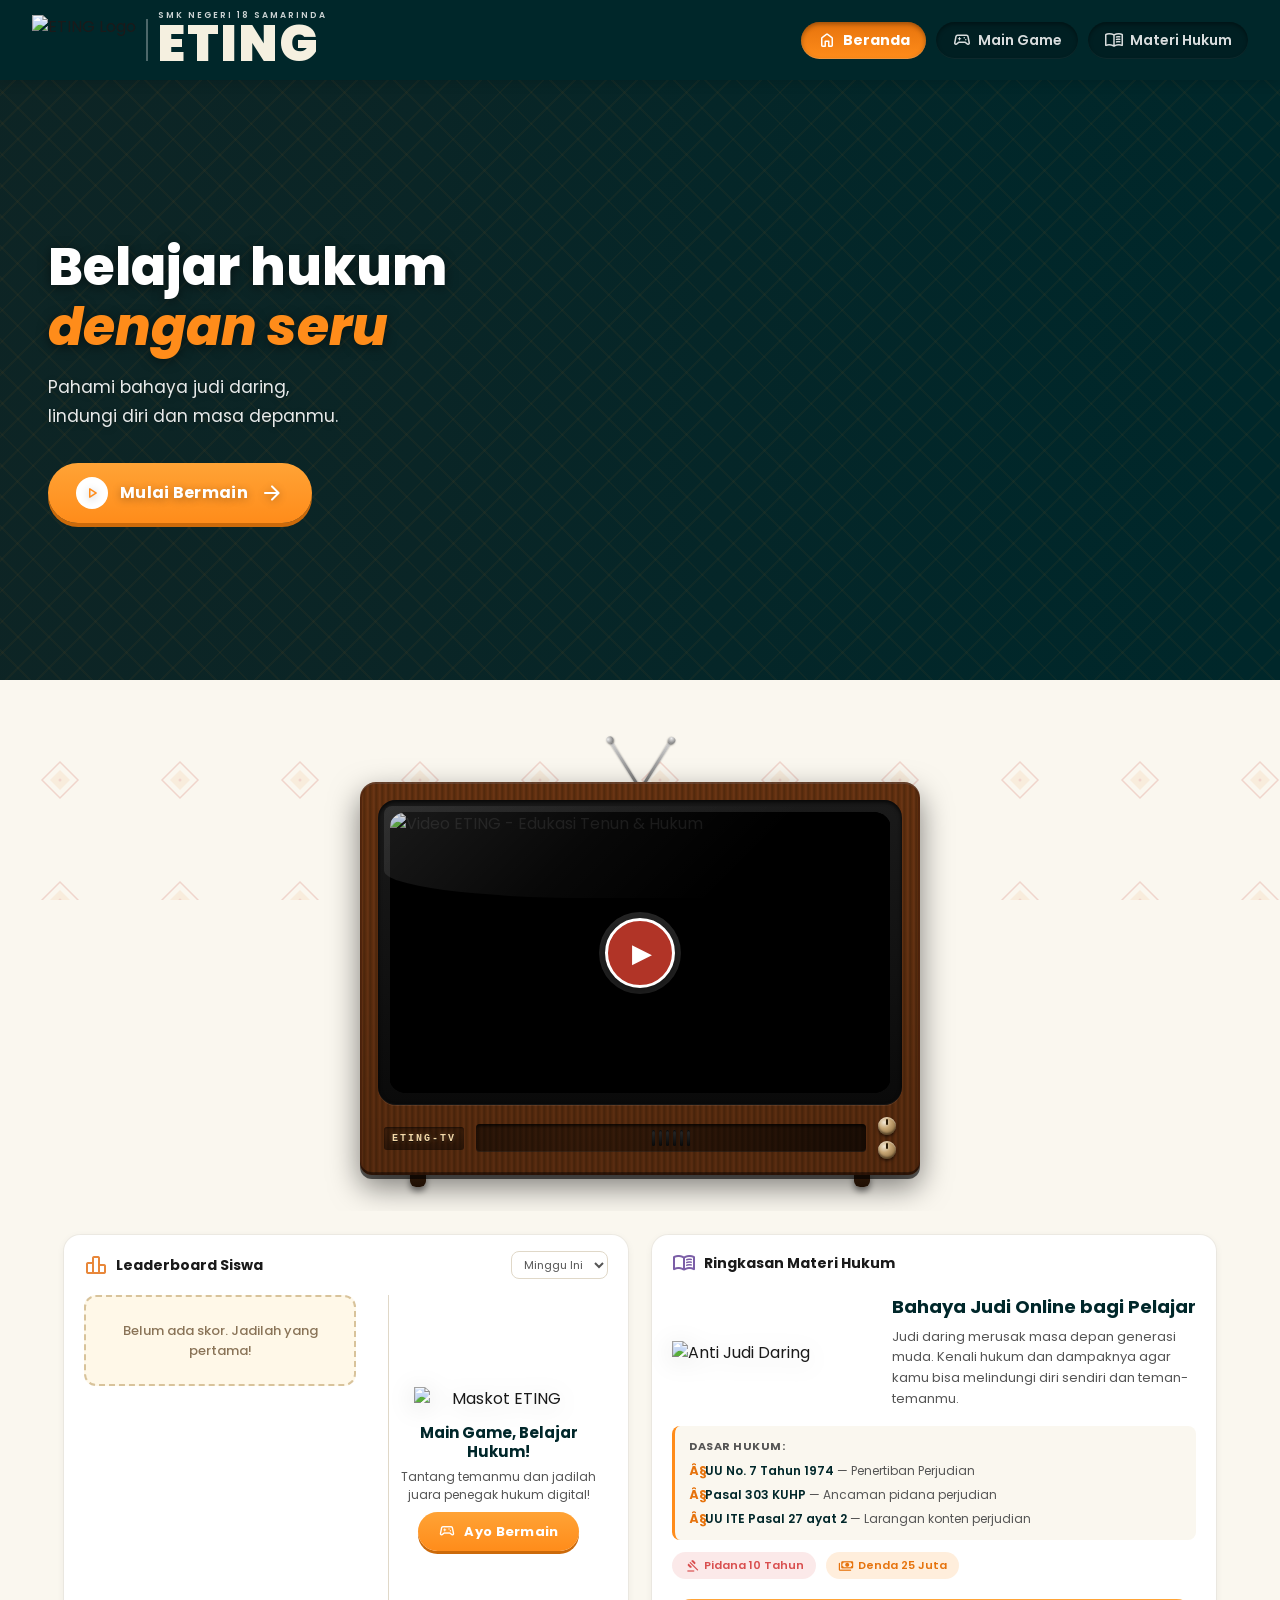
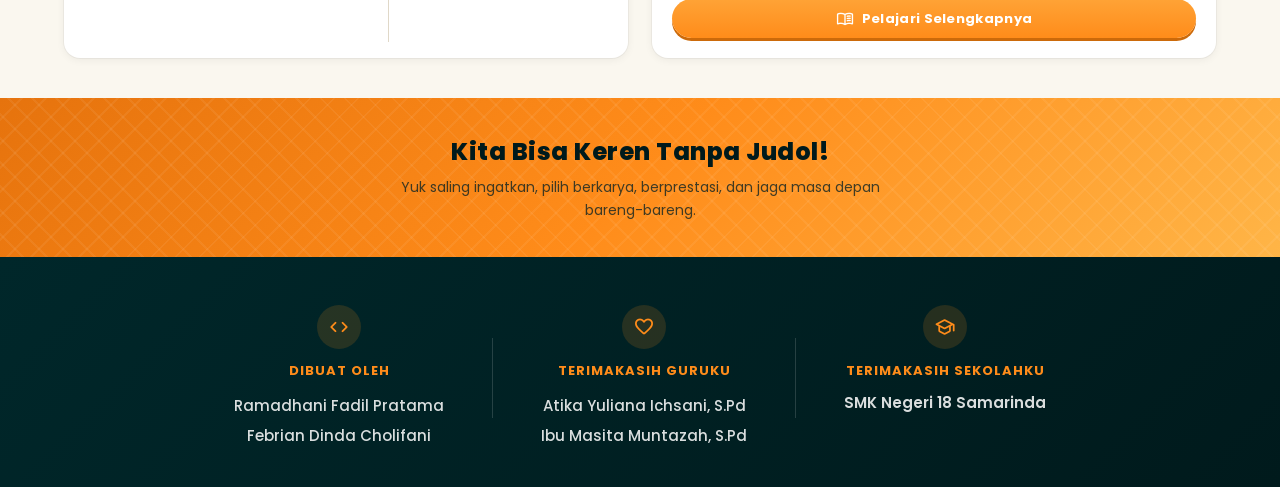
==== commit 6cd24aad: "final" ====
--- a/index.html
+++ b/index.html
@@ -5,15 +5,16 @@
     <meta charset="UTF-8">
     <meta name="viewport" content="width=device-width, initial-scale=1.0">
     <title>ETING | Edukasi Interaktif Tenun dan Hukum</title>
-    <link rel="stylesheet" href="styles.css">
+    <link rel="stylesheet" href="styles.css?v=14">
     <link rel="preconnect" href="https://fonts.googleapis.com">
     <link rel="preconnect" href="https://fonts.gstatic.com" crossorigin>
     <link
-        href="https://fonts.googleapis.com/css2?family=Poppins:ital,wght@0,400;0,500;0,600;0,700;0,800;1,700;1,800&display=swap"
+        href="https://fonts.googleapis.com/css2?family=Bungee&family=Poppins:ital,wght@0,400;0,500;0,600;0,700;0,800;1,700;1,800&family=Press+Start+2P&display=swap"
         rel="stylesheet">
     <link
         href="https://fonts.googleapis.com/css2?family=Material+Symbols+Rounded:opsz,wght,FILL,GRAD@20..48,100..700,0..1,-50..200"
         rel="stylesheet">
+    <link rel="stylesheet" href="assets/fonts/fredoka.css">
 </head>
 
 <body>
@@ -21,15 +22,15 @@
     <!-- ========== NAVBAR ========== -->
     <nav class="navbar">
         <div class="navbar-container">
-            <!-- Logo -->
-            <div class="navbar-logo">
+            <!-- Logo (klik kembali ke beranda) -->
+            <a href="index.html" class="navbar-logo" aria-label="Kembali ke Beranda">
                 <img src="img/logo.png" alt="ETING Logo" class="logo-img">
                 <div class="logo-separator"></div>
                 <div class="logo-text">
                     <span class="logo-school">SMK NEGERI 18 SAMARINDA</span>
                     <span class="logo-title">ETING</span>
                 </div>
-            </div>
+            </a>
 
             <!-- Navigation Links -->
             <ul class="navbar-links">
@@ -156,64 +157,10 @@
                     </select>
                 </div>
                 <div class="card-body-row">
-                    <!-- Kiri: Leaderboard List (scrollable) -->
+                    <!-- Kiri: Leaderboard List (scrollable) — diisi dinamis dari /api/leaderboard -->
                     <div class="leaderboard-scroll">
-                        <div class="leaderboard-list">
-                            <div class="leaderboard-item">
-                                <span class="rank rank-1">1</span>
-                                <div class="lb-avatar">
-                                    <span class="material-symbols-rounded">account_circle</span>
-                                </div>
-                                <div class="lb-info">
-                                    <strong>Nadya A.</strong>
-                                    <span>SMA 10 Samarinda</span>
-                                </div>
-                                <span class="lb-score">2.560</span>
-                            </div>
-                            <div class="leaderboard-item">
-                                <span class="rank rank-2">2</span>
-                                <div class="lb-avatar">
-                                    <span class="material-symbols-rounded">account_circle</span>
-                                </div>
-                                <div class="lb-info">
-                                    <strong>Raihan F.</strong>
-                                    <span>SMA 2 Samarinda</span>
-                                </div>
-                                <span class="lb-score">2.230</span>
-                            </div>
-                            <div class="leaderboard-item">
-                                <span class="rank rank-3">3</span>
-                                <div class="lb-avatar">
-                                    <span class="material-symbols-rounded">account_circle</span>
-                                </div>
-                                <div class="lb-info">
-                                    <strong>Aisyah N.</strong>
-                                    <span>SMA 1 Samarinda</span>
-                                </div>
-                                <span class="lb-score">2.010</span>
-                            </div>
-                            <div class="leaderboard-item">
-                                <span class="rank">4</span>
-                                <div class="lb-avatar">
-                                    <span class="material-symbols-rounded">account_circle</span>
-                                </div>
-                                <div class="lb-info">
-                                    <strong>Bima P.</strong>
-                                    <span>SMA 10 Samarinda</span>
-                                </div>
-                                <span class="lb-score">1.780</span>
-                            </div>
-                            <div class="leaderboard-item">
-                                <span class="rank">5</span>
-                                <div class="lb-avatar">
-                                    <span class="material-symbols-rounded">account_circle</span>
-                                </div>
-                                <div class="lb-info">
-                                    <strong>Keisha L.</strong>
-                                    <span>SMA 3 Samarinda</span>
-                                </div>
-                                <span class="lb-score">1.540</span>
-                            </div>
+                        <div class="leaderboard-list" id="leaderboardList">
+                            <div class="leaderboard-empty">Memuat leaderboard...</div>
                         </div>
                     </div>
                     <!-- Kanan: Maskot & Kata-kata -->
@@ -328,7 +275,7 @@
         </div>
     </footer>
 
-    <script src="script.js?v=2"></script>
+    <script src="script.js?v=3"></script>
 </body>
 
 </html>
--- a/styles.css
+++ b/styles.css
@@ -26,7 +26,7 @@
     --color-white: #ffffff;
     --color-border: #e0d8c8;
 
-    --font-family: 'Poppins', -apple-system, BlinkMacSystemFont, 'Segoe UI', sans-serif;
+    --font-family: 'Poppins', 'Fredoka', -apple-system, BlinkMacSystemFont, 'Segoe UI', sans-serif;
 
     --radius-sm: 8px;
     --radius-md: 12px;
@@ -89,13 +89,19 @@
     display: block;
 }
 
-/* Material Symbols config */
+/* Inline SVG icon — scales with parent font-size */
 .material-symbols-rounded {
-    font-variation-settings:
-        'FILL' 1,
-        'wght' 500,
-        'GRAD' 0,
-        'opsz' 24;
+    display: inline-flex;
+    align-items: center;
+    justify-content: center;
+    line-height: 1;
+    vertical-align: middle;
+}
+
+.material-symbols-rounded svg {
+    width: 1em;
+    height: 1em;
+    display: block;
 }
 
 /* ==========================================
@@ -119,12 +125,33 @@
     gap: 24px;
 }
 
-/* Logo */
+/* Logo (clickable → kembali ke beranda) */
 .navbar-logo {
     display: flex;
     align-items: center;
     gap: 10px;
     flex-shrink: 0;
+    /* Reset default <a> styling */
+    text-decoration: none;
+    color: inherit;
+    cursor: pointer;
+    transition: opacity 0.18s ease, transform 0.18s ease;
+}
+
+.navbar-logo:hover {
+    opacity: 0.88;
+    transform: translateY(-1px);
+}
+
+.navbar-logo:active {
+    transform: translateY(0);
+    opacity: 0.95;
+}
+
+.navbar-logo:focus-visible {
+    outline: 2px solid #ffd34d;
+    outline-offset: 4px;
+    border-radius: 6px;
 }
 
 .logo-img {
@@ -728,7 +755,8 @@
         0 10px 0 #2a0c04,
         0 18px 40px rgba(0, 0, 0, 0.35);
     overflow: hidden;
-    aspect-ratio: 1280 / 500;
+    /* Game dibuat LEBIH TINGGI di desktop (rasio 16:9 → 16:10 area main) */
+    aspect-ratio: 1280 / 640;
     width: 100%;
     max-width: 100%;
     margin: 0 auto;
@@ -802,7 +830,7 @@
     border-radius: 14px;
     background: #fff;
     color: #4a1a08;
-    font-family: 'Poppins', sans-serif;
+    font-family: 'Poppins', 'Fredoka', sans-serif;
     font-size: 16px;
     font-weight: 600;
     outline: none;
@@ -841,7 +869,7 @@
 }
 
 .countdown-number {
-    font-family: 'Poppins', sans-serif;
+    font-family: 'Poppins', 'Fredoka', sans-serif;
     font-size: 140px;
     font-weight: 800;
     color: #fff3df;
@@ -878,6 +906,12 @@
     animation: countdownLabelFade 0.5s ease;
 }
 
+/* Saat label dikosongkan (mis. ketika GO ditampilkan), sembunyikan box
+   coklat-kuning supaya tidak ada "kotak kosong" di bawah teks GO. */
+.countdown-label:empty {
+    display: none;
+}
+
 @keyframes countdownPop {
     0% {
         transform: scale(0.3) rotate(-15deg);
@@ -903,6 +937,52 @@
 
     to {
         transform: translateY(0);
+        opacity: 1;
+    }
+}
+
+/* ===== Ready Hint (hint kecil "Tap/Spasi" setelah countdown) ===== */
+.ready-hint {
+    position: absolute;
+    left: 50%;
+    bottom: 18%;
+    transform: translateX(-50%);
+    display: none;
+    align-items: center;
+    gap: 8px;
+    padding: 10px 18px;
+    background: rgba(74, 26, 8, 0.88);
+    color: #ffe082;
+    font-family: 'Poppins', 'Fredoka', sans-serif;
+    font-size: 14px;
+    letter-spacing: 1px;
+    border: 2px solid #f4d35e;
+    border-radius: 24px;
+    box-shadow: 0 4px 12px rgba(0, 0, 0, 0.35);
+    z-index: 15;
+    pointer-events: none;
+    animation: readyHintPulse 1.2s ease-in-out infinite;
+}
+
+.ready-hint.active {
+    display: inline-flex;
+}
+
+.ready-hint .material-symbols-rounded {
+    font-size: 20px;
+    color: #ffe082;
+}
+
+@keyframes readyHintPulse {
+
+    0%,
+    100% {
+        transform: translateX(-50%) scale(1);
+        opacity: 0.92;
+    }
+
+    50% {
+        transform: translateX(-50%) scale(1.08);
         opacity: 1;
     }
 }
@@ -1017,67 +1097,76 @@
     flex-wrap: wrap;
 }
 
-/* ===== Game Buttons ===== */
+/* ===== Game Buttons =====
+   Disamakan dengan style .hero-cta di beranda:
+   - Tanpa border tebal (border: none) → tampilan lebih clean, bukan chunky
+   - Background gradient (untuk primary/revive) atau solid putih (secondary)
+   - Box-shadow tipis "drop" 4px untuk efek mengambang halus (bukan timbul tebal)
+   - Hover: shadow naik 1px, transform -1px (subtle lift)
+   - Active: tekan turun 3px + shadow tipis 1px → "ngeklik" feedback
+*/
 .game-btn {
     display: inline-flex;
     align-items: center;
     gap: 6px;
     padding: 10px 20px;
-    border: 3px solid #4a1a08;
+    border: none;
     border-radius: 30px;
-    font-family: 'Poppins', sans-serif;
+    font-family: 'Poppins', 'Fredoka', sans-serif;
     font-size: 15px;
     font-weight: 700;
     cursor: pointer;
-    transition: transform 0.12s ease, box-shadow 0.12s ease;
+    transition: transform 0.12s ease, box-shadow 0.12s ease, background 0.12s ease;
     text-transform: uppercase;
     letter-spacing: 0.5px;
 }
 
-.game-btn:hover {
-    transform: translateY(-2px);
-}
-
-.game-btn:active {
-    transform: translateY(1px);
-}
-
 .game-btn-primary {
-    background: #e07a1f;
+    background: linear-gradient(180deg, #ffa336 0%, #ff8c1a 100%);
     color: #fff;
-    box-shadow: 0 5px 0 #4a1a08;
+    box-shadow: 0 4px 0 #cc6a0a;
 }
 
 .game-btn-primary:hover {
-    background: #f08c30;
-    box-shadow: 0 7px 0 #4a1a08;
+    transform: translateY(-1px);
+    box-shadow: 0 5px 0 #cc6a0a;
 }
 
 .game-btn-primary:active {
-    box-shadow: 0 2px 0 #4a1a08;
+    transform: translateY(3px);
+    box-shadow: 0 1px 0 #cc6a0a;
 }
 
 .game-btn-secondary {
-    background: #fff;
+    background: linear-gradient(180deg, #ffffff 0%, #f5e6c8 100%);
     color: #4a1a08;
-    box-shadow: 0 5px 0 #4a1a08;
+    box-shadow: 0 4px 0 #b9a378;
 }
 
 .game-btn-secondary:hover {
-    background: #f5e6c8;
-    box-shadow: 0 7px 0 #4a1a08;
+    transform: translateY(-1px);
+    box-shadow: 0 5px 0 #b9a378;
+}
+
+.game-btn-secondary:active {
+    transform: translateY(3px);
+    box-shadow: 0 1px 0 #b9a378;
 }
 
 .game-btn-revive {
-    background: #2e7d4f;
+    background: linear-gradient(180deg, #3a9a5f 0%, #2e7d4f 100%);
     color: #fff;
+    box-shadow: 0 4px 0 #1a4a2d;
+}
+
+.game-btn-revive:hover {
+    transform: translateY(-1px);
     box-shadow: 0 5px 0 #1a4a2d;
-    border-color: #1a4a2d;
-}
-
-.game-btn-revive:hover {
-    background: #3a9a5f;
-    box-shadow: 0 7px 0 #1a4a2d;
+}
+
+.game-btn-revive:active {
+    transform: translateY(3px);
+    box-shadow: 0 1px 0 #1a4a2d;
 }
 
 .game-btn .material-symbols-rounded {
@@ -1106,11 +1195,41 @@
     background: linear-gradient(180deg, #fff8eb 0%, #f5e6c8 100%);
     border: 5px solid #4a1a08;
     border-radius: 20px;
-    padding: 28px 24px;
+    padding: 28px 28px 28px 24px;
+    /* padding-right ekstra supaya konten tidak ketutup scrollbar */
     max-width: 520px;
     width: 100%;
+    max-height: 90vh;
+    max-height: 90dvh;
+    overflow-y: auto;
+    overflow-x: hidden;
     box-shadow: 0 10px 0 #2a0c04, 0 18px 40px rgba(0, 0, 0, 0.6);
     animation: cardPop 0.4s cubic-bezier(0.34, 1.56, 0.64, 1);
+    /* Firefox scrollbar coklat */
+    scrollbar-width: thin;
+    scrollbar-color: #8b4513 rgba(139, 69, 19, 0.12);
+}
+
+/* Scrollbar coklat untuk quiz-card (WebKit) */
+.quiz-card::-webkit-scrollbar {
+    width: 10px;
+}
+
+.quiz-card::-webkit-scrollbar-track {
+    background: rgba(139, 69, 19, 0.12);
+    border-radius: 10px;
+    margin: 6px 0;
+}
+
+.quiz-card::-webkit-scrollbar-thumb {
+    background: linear-gradient(180deg, #a0522d 0%, #8b4513 50%, #5a2d0c 100%);
+    border-radius: 10px;
+    border: 2px solid rgba(139, 69, 19, 0.12);
+    box-shadow: inset 0 1px 0 rgba(255, 211, 77, 0.3);
+}
+
+.quiz-card::-webkit-scrollbar-thumb:hover {
+    background: linear-gradient(180deg, #b5651d 0%, #8b4513 50%, #4a1a08 100%);
 }
 
 .quiz-header {
@@ -1157,7 +1276,7 @@
     border-radius: 14px;
     padding: 12px 16px;
     text-align: left;
-    font-family: 'Poppins', sans-serif;
+    font-family: 'Poppins', 'Fredoka', sans-serif;
     font-size: 14px;
     font-weight: 600;
     color: #4a1a08;
@@ -1259,11 +1378,15 @@
         font-size: 13px;
     }
 
-    /* Mode mobile: fullscreen, hilangkan bingkai kayu & judul */
+    /* Mode mobile: fullscreen game area, hilangkan bingkai kayu & judul */
     .game-page {
         padding: 0;
-        background: #000;
-        min-height: calc(100vh - 60px);
+        background: #1a0a04;
+        min-height: calc(100vh - 80px);
+        min-height: calc(100dvh - 80px);
+        display: flex;
+        align-items: center;
+        justify-content: center;
     }
 
     .game-page::before {
@@ -1272,7 +1395,13 @@
 
     .game-page-container {
         max-width: 100%;
-        height: calc(100vh - 60px);
+        width: 100%;
+        height: calc(100vh - 80px);
+        height: calc(100dvh - 80px);
+        display: flex;
+        align-items: center;
+        justify-content: center;
+        padding: 0;
     }
 
     .game-header {
@@ -1284,8 +1413,12 @@
         border: none;
         border-radius: 0;
         box-shadow: none;
-        background: #000;
+        background: #1a0a04;
         height: 100%;
+        width: 100%;
+        display: flex;
+        align-items: center;
+        justify-content: center;
     }
 
     .game-wood-frame::before,
@@ -1297,20 +1430,37 @@
         display: none;
     }
 
+    /* Canvas wrapper di mobile: pakai aspect-ratio agar tidak terlalu vertikal.
+       Lebih lebar dari tinggi pun OK, tapi kita batasi supaya HUD tetap kelihatan
+       dan pipa tidak terlalu jauh. Pakai 9:14 (sedikit lebih tinggi dari 9:16). */
     .game-canvas-wrapper {
         border: none;
         border-radius: 0;
         box-shadow: none;
-        aspect-ratio: auto;
-        height: calc(100vh - 60px);
-        min-height: 100%;
+        aspect-ratio: 9 / 14;
         width: 100%;
-        max-width: 100%;
+        height: auto;
+        max-width: 100vw;
+        max-height: calc(100vh - 80px);
+        max-height: calc(100dvh - 80px);
+        margin: 0 auto;
+    }
+
+    /* HUD di mobile: pakai z-index tinggi supaya tidak ke-cover overlay/canvas
+       dan beri jarak aman dari atas. */
+    .game-hud {
+        top: 10px;
+        left: 10px;
+        right: 10px;
+        z-index: 50;
+        gap: 6px;
     }
 
     .hud-item {
         font-size: 11px;
         padding: 5px 10px;
+        background: rgba(74, 26, 8, 0.92);
+        box-shadow: 0 2px 0 rgba(0, 0, 0, 0.5), 0 0 0 1px rgba(244, 211, 94, 0.3);
     }
 
     .hud-item .material-symbols-rounded {
@@ -1363,21 +1513,64 @@
         gap: 6px;
     }
 
+    /* Canvas wrapper lebih persegi-vertikal di HP sempit (portrait) */
+    .game-canvas-wrapper {
+        aspect-ratio: 9 / 15;
+    }
+
     .game-hud {
         top: 8px;
         left: 8px;
         right: 8px;
-        gap: 6px;
+        gap: 5px;
+        z-index: 50;
     }
 
     .hud-item {
         font-size: 10px;
-        padding: 4px 8px;
+        padding: 4px 9px;
+    }
+
+    .hud-item .material-symbols-rounded {
+        font-size: 14px;
+    }
+
+    /* Compact mode: di layar SANGAT sempit, sembunyikan label "Skor:" / "Lv:" / "Koin:" */
+    .hud-score span:not(.material-symbols-rounded),
+    .hud-level span:not(.material-symbols-rounded),
+    .hud-coins span:not(.material-symbols-rounded) {
+        display: inline-flex;
+        gap: 2px;
     }
 
     .game-btn {
         padding: 9px 16px;
         font-size: 13px;
+    }
+
+    /* Overlay card di HP kecil */
+    .overlay-card {
+        padding: 18px 14px;
+        max-width: 92vw;
+    }
+
+    .overlay-card h2 {
+        font-size: 18px;
+    }
+
+    .overlay-card p {
+        font-size: 13px;
+    }
+}
+
+/* Layar ULTRA pendek (HP landscape atau split-screen) */
+@media (max-width: 768px) and (max-height: 500px) {
+    .game-canvas-wrapper {
+        aspect-ratio: auto;
+        height: calc(100vh - 60px);
+        height: calc(100dvh - 60px);
+        width: auto;
+        max-width: 100vw;
     }
 }
 
@@ -1476,7 +1669,7 @@
     box-shadow: inset 0 1px 0 rgba(255, 255, 255, 0.15);
 }
 
-/* TV Body — wooden retro look */
+/* TV Body â€” wooden retro look */
 .tv-body {
     background:
         linear-gradient(180deg, rgba(0, 0, 0, 0.1) 0%, rgba(0, 0, 0, 0.25) 100%),
@@ -1599,7 +1792,7 @@
     cursor: default;
 }
 
-/* Screen glare/reflection — diletakkan di .tv-screen (di luar screen-inner)
+/* Screen glare/reflection â€” diletakkan di .tv-screen (di luar screen-inner)
    agar TIDAK menutupi iframe. Hanya menempel di bingkai luar layar
    sehingga tidak men-trigger Error 153 (anti-clickjack YouTube). */
 .tv-glare {
@@ -1773,30 +1966,33 @@
     flex: 1;
 }
 
-/* Leaderboard Scroll */
+/* Leaderboard Scroll — beranda (coklat) */
 .leaderboard-scroll {
     flex: 1;
-    max-height: 320px;
+    max-height: 360px;
     overflow-y: auto;
     padding-right: 8px;
+    scrollbar-width: thin;
+    scrollbar-color: #8a5a2a #f3e0bd;
 }
 
 .leaderboard-scroll::-webkit-scrollbar {
-    width: 5px;
+    width: 8px;
 }
 
 .leaderboard-scroll::-webkit-scrollbar-track {
-    background: var(--color-cream);
+    background: #f3e0bd;
     border-radius: 10px;
 }
 
 .leaderboard-scroll::-webkit-scrollbar-thumb {
-    background: var(--color-border);
+    background: linear-gradient(180deg, #b88a4a, #8a5a2a);
+    border: 1px solid #4a1a08;
     border-radius: 10px;
 }
 
 .leaderboard-scroll::-webkit-scrollbar-thumb:hover {
-    background: var(--color-text-muted);
+    background: linear-gradient(180deg, #d4a060, #a06a30);
 }
 
 /* Leaderboard Side (Maskot) */
@@ -1952,7 +2148,7 @@
 }
 
 .laws-list li::before {
-    content: '§';
+    content: 'Â§';
     position: absolute;
     left: 0;
     color: var(--color-gold-dark);
@@ -3189,4 +3385,1305 @@
         width: 12px;
         height: 10px;
     }
+}
+
+/* ============================================
+   CHAMPION OVERLAY (Checkpoint Level Up)
+   Auto-show effect, tanpa tombol
+   ============================================ */
+.champion-overlay {
+    position: absolute;
+    inset: 0;
+    display: none;
+    align-items: center;
+    justify-content: center;
+    z-index: 70;
+    pointer-events: none;
+    background: radial-gradient(circle at center, rgba(255, 215, 0, 0.25) 0%, rgba(0, 0, 0, 0.55) 60%, rgba(0, 0, 0, 0.75) 100%);
+    animation: championFadeIn 0.25s ease-out;
+}
+
+.champion-overlay.show {
+    display: flex;
+}
+
+@keyframes championFadeIn {
+    from {
+        opacity: 0;
+    }
+
+    to {
+        opacity: 1;
+    }
+}
+
+.champion-overlay.fade-out {
+    animation: championFadeOut 0.4s ease-in forwards;
+}
+
+@keyframes championFadeOut {
+    from {
+        opacity: 1;
+    }
+
+    to {
+        opacity: 0;
+    }
+}
+
+.champion-stage {
+    position: relative;
+    display: flex;
+    flex-direction: column;
+    align-items: center;
+    justify-content: center;
+    gap: 8px;
+    padding: 20px 32px;
+    animation: championPop 0.6s cubic-bezier(0.34, 1.56, 0.64, 1);
+}
+
+@keyframes championPop {
+    0% {
+        transform: scale(0.3);
+        opacity: 0;
+    }
+
+    60% {
+        transform: scale(1.15);
+        opacity: 1;
+    }
+
+    100% {
+        transform: scale(1);
+        opacity: 1;
+    }
+}
+
+.champion-rays {
+    position: absolute;
+    inset: -40px;
+    background: conic-gradient(from 0deg,
+            rgba(255, 215, 0, 0.55) 0deg,
+            transparent 20deg,
+            rgba(255, 215, 0, 0.55) 40deg,
+            transparent 60deg,
+            rgba(255, 215, 0, 0.55) 80deg,
+            transparent 100deg,
+            rgba(255, 215, 0, 0.55) 120deg,
+            transparent 140deg,
+            rgba(255, 215, 0, 0.55) 160deg,
+            transparent 180deg,
+            rgba(255, 215, 0, 0.55) 200deg,
+            transparent 220deg,
+            rgba(255, 215, 0, 0.55) 240deg,
+            transparent 260deg,
+            rgba(255, 215, 0, 0.55) 280deg,
+            transparent 300deg,
+            rgba(255, 215, 0, 0.55) 320deg,
+            transparent 340deg);
+    border-radius: 50%;
+    filter: blur(2px);
+    animation: championRaysSpin 4s linear infinite;
+    z-index: -1;
+    opacity: 0.85;
+}
+
+@keyframes championRaysSpin {
+    from {
+        transform: rotate(0deg);
+    }
+
+    to {
+        transform: rotate(360deg);
+    }
+}
+
+.champion-trophy {
+    width: 90px;
+    height: 90px;
+    border-radius: 50%;
+    display: flex;
+    align-items: center;
+    justify-content: center;
+    background: radial-gradient(circle at 30% 30%, #fff7c2, #ffd54a 55%, #c89100 100%);
+    box-shadow:
+        0 0 30px rgba(255, 215, 0, 0.85),
+        0 0 60px rgba(255, 215, 0, 0.55),
+        inset 0 -6px 12px rgba(120, 80, 0, 0.45);
+    animation: trophyBounce 1.2s ease-in-out infinite;
+}
+
+.champion-trophy .material-symbols-rounded {
+    font-size: 52px;
+    color: #5a3a00;
+    font-variation-settings: 'FILL' 1, 'wght' 700;
+    text-shadow: 0 2px 4px rgba(255, 255, 255, 0.5);
+}
+
+@keyframes trophyBounce {
+
+    0%,
+    100% {
+        transform: translateY(0) scale(1);
+    }
+
+    50% {
+        transform: translateY(-8px) scale(1.05);
+    }
+}
+
+.champion-title {
+    font-family: 'Bungee', 'Fredoka', sans-serif;
+    font-size: 28px;
+    color: #fff;
+    letter-spacing: 2px;
+    text-shadow:
+        0 0 8px #ffd54a,
+        0 0 16px #ff9800,
+        0 3px 0 #8b4513,
+        0 5px 8px rgba(0, 0, 0, 0.6);
+    animation: titlePulse 1s ease-in-out infinite alternate;
+}
+
+@keyframes titlePulse {
+    from {
+        transform: scale(1);
+    }
+
+    to {
+        transform: scale(1.08);
+    }
+}
+
+.champion-sub {
+    font-family: 'Poppins', 'Fredoka', sans-serif;
+    font-size: 16px;
+    color: #fff8e1;
+    text-shadow: 0 2px 4px rgba(0, 0, 0, 0.7);
+    background: rgba(0, 0, 0, 0.4);
+    padding: 6px 16px;
+    border-radius: 999px;
+    border: 2px solid rgba(255, 215, 0, 0.7);
+}
+
+.champion-sub b {
+    color: #ffd54a;
+    font-size: 18px;
+}
+
+@media (max-width: 600px) {
+    .champion-trophy {
+        width: 70px;
+        height: 70px;
+    }
+
+    .champion-trophy .material-symbols-rounded {
+        font-size: 40px;
+    }
+
+    .champion-title {
+        font-size: 20px;
+    }
+
+    .champion-sub {
+        font-size: 13px;
+        padding: 4px 12px;
+    }
+}
+
+/* ============================================
+   PUZZLE MODAL (Simple, Compact, Mobile-First)
+   ============================================ */
+.puzzle-modal {
+    position: fixed;
+    inset: 0;
+    display: none;
+    align-items: center;
+    justify-content: center;
+    z-index: 9000;
+    background: rgba(0, 0, 0, 0.75);
+    padding: 12px;
+    animation: overlayFadeIn 0.2s ease-out;
+}
+
+.puzzle-modal.show {
+    display: flex;
+}
+
+.puzzle-card {
+    width: 100%;
+    max-width: 380px;
+    max-height: 95vh;
+    max-height: 95dvh;
+    overflow-y: auto;
+    overflow-x: hidden;
+    background: linear-gradient(145deg, #fff8e7 0%, #ffe8b8 100%);
+    border: 3px solid #8b4513;
+    border-radius: 16px;
+    padding: 14px 18px 14px 14px;
+    /* extra padding-right supaya konten tidak ketutup scrollbar coklat */
+    box-shadow:
+        0 10px 30px rgba(0, 0, 0, 0.5),
+        inset 0 1px 0 rgba(255, 255, 255, 0.6);
+    animation: cardPop 0.3s cubic-bezier(0.34, 1.56, 0.64, 1);
+    display: flex;
+    flex-direction: column;
+    gap: 10px;
+    /* Firefox scrollbar coklat */
+    scrollbar-width: thin;
+    scrollbar-color: #8b4513 rgba(139, 69, 19, 0.12);
+}
+
+/* Scrollbar coklat untuk puzzle-card (WebKit: Chrome/Safari/Edge) */
+.puzzle-card::-webkit-scrollbar {
+    width: 10px;
+}
+
+.puzzle-card::-webkit-scrollbar-track {
+    background: rgba(139, 69, 19, 0.12);
+    border-radius: 10px;
+    margin: 4px 0;
+}
+
+.puzzle-card::-webkit-scrollbar-thumb {
+    background: linear-gradient(180deg, #a0522d 0%, #8b4513 50%, #5a2d0c 100%);
+    border-radius: 10px;
+    border: 2px solid rgba(139, 69, 19, 0.12);
+    box-shadow: inset 0 1px 0 rgba(255, 211, 77, 0.3);
+}
+
+.puzzle-card::-webkit-scrollbar-thumb:hover {
+    background: linear-gradient(180deg, #b5651d 0%, #8b4513 50%, #4a1a08 100%);
+}
+
+.puzzle-header {
+    display: flex;
+    align-items: center;
+    justify-content: space-between;
+    gap: 10px;
+    border-bottom: 2px dashed rgba(139, 69, 19, 0.3);
+    padding-bottom: 8px;
+}
+
+.puzzle-head-left {
+    display: flex;
+    flex-direction: column;
+    gap: 4px;
+    min-width: 0;
+    flex: 1;
+}
+
+.puzzle-badge {
+    display: inline-block;
+    width: fit-content;
+    background: linear-gradient(135deg, #ff6b35, #f7931e);
+    color: #fff;
+    font-family: 'Poppins', 'Fredoka', sans-serif;
+    font-size: 11px;
+    padding: 3px 10px;
+    border-radius: 999px;
+    letter-spacing: 0.5px;
+    text-shadow: 0 1px 2px rgba(0, 0, 0, 0.3);
+}
+
+.puzzle-head-left h3 {
+    margin: 0;
+    font-family: 'Poppins', 'Fredoka', sans-serif;
+    font-size: 16px;
+    color: #5a2d0c;
+    line-height: 1.2;
+}
+
+.puzzle-target-mini {
+    flex-shrink: 0;
+    display: flex;
+    flex-direction: column;
+    align-items: center;
+    gap: 2px;
+}
+
+.puzzle-target-mini img {
+    width: 56px;
+    height: 56px;
+    object-fit: cover;
+    border-radius: 8px;
+    border: 2px solid #8b4513;
+    box-shadow: 0 2px 6px rgba(0, 0, 0, 0.25);
+    background: #fff;
+}
+
+.puzzle-target-label {
+    font-family: 'Poppins', 'Fredoka', sans-serif;
+    font-size: 9px;
+    color: #8b4513;
+    letter-spacing: 0.5px;
+}
+
+.puzzle-board-wrap {
+    display: flex;
+    justify-content: center;
+}
+
+.puzzle-board {
+    --grid: 3;
+    display: grid;
+    grid-template-columns: repeat(var(--grid), 1fr);
+    grid-template-rows: repeat(var(--grid), 1fr);
+    gap: 2px;
+    width: 100%;
+    max-width: 320px;
+    aspect-ratio: 1 / 1;
+    padding: 4px;
+    background: rgba(139, 69, 19, 0.15);
+    border: 2px dashed #8b4513;
+    border-radius: 10px;
+}
+
+.puzzle-slot {
+    background: rgba(255, 255, 255, 0.55);
+    border-radius: 6px;
+    border: 1px dashed rgba(139, 69, 19, 0.4);
+    position: relative;
+    overflow: hidden;
+    transition: background 0.15s, border-color 0.15s;
+}
+
+.puzzle-slot.drag-over {
+    background: rgba(76, 175, 80, 0.3);
+    border-color: #4caf50;
+    border-style: solid;
+}
+
+.puzzle-slot.filled {
+    border-style: solid;
+    border-color: rgba(139, 69, 19, 0.6);
+}
+
+.puzzle-slot.correct {
+    border-color: #4caf50;
+    box-shadow: 0 0 0 2px rgba(76, 175, 80, 0.4);
+}
+
+.puzzle-slot.wrong {
+    border-color: #e74c3c;
+    box-shadow: 0 0 0 2px rgba(231, 76, 60, 0.4);
+}
+
+.puzzle-piece {
+    position: relative;
+    width: 100%;
+    height: 100%;
+    background-size: calc(var(--grid) * 100%) calc(var(--grid) * 100%);
+    background-repeat: no-repeat;
+    /* Render gambar tenun TAJAM — gunakan kualitas tinggi (jangan pixelated) */
+    image-rendering: -webkit-optimize-contrast;
+    image-rendering: high-quality;
+    -webkit-backface-visibility: hidden;
+    backface-visibility: hidden;
+    cursor: grab;
+    user-select: none;
+    -webkit-user-drag: element;
+    touch-action: none;
+    transition: transform 0.12s;
+}
+
+/* Label angka posisi pada piece (1-9 untuk grid 3x3) — bantu player tahu piece ini untuk slot mana */
+.puzzle-piece .piece-label {
+    position: absolute;
+    top: 2px;
+    left: 2px;
+    min-width: 16px;
+    height: 16px;
+    padding: 0 4px;
+    background: rgba(0, 0, 0, 0.72);
+    color: #ffe082;
+    font-family: 'Poppins', 'Fredoka', sans-serif;
+    font-size: 10px;
+    line-height: 16px;
+    text-align: center;
+    border-radius: 4px;
+    pointer-events: none;
+    box-shadow: 0 1px 2px rgba(0, 0, 0, 0.4);
+}
+
+.puzzle-piece.placed .piece-label {
+    display: none;
+}
+
+.puzzle-piece:active {
+    cursor: grabbing;
+    transform: scale(1.04);
+}
+
+.puzzle-piece.dragging {
+    opacity: 0.4;
+}
+
+.puzzle-piece.ghost {
+    position: fixed;
+    pointer-events: none;
+    z-index: 9999;
+    border-radius: 6px;
+    box-shadow: 0 6px 16px rgba(0, 0, 0, 0.4);
+    opacity: 0.9;
+    will-change: transform, left, top;
+}
+
+.puzzle-tray {
+    display: grid;
+    grid-auto-flow: column;
+    grid-auto-columns: 56px;
+    gap: 6px;
+    justify-content: center;
+    padding: 8px 8px 14px;
+    /* padding-bottom extra supaya potongan tray tidak ketutup scrollbar */
+    background: rgba(139, 69, 19, 0.08);
+    border-radius: 10px;
+    min-height: 64px;
+    overflow-x: auto;
+    overflow-y: hidden;
+    /* Firefox scrollbar coklat */
+    scrollbar-width: thin;
+    scrollbar-color: #8b4513 rgba(139, 69, 19, 0.12);
+}
+
+/* Scrollbar coklat untuk puzzle-tray (horizontal) */
+.puzzle-tray::-webkit-scrollbar {
+    height: 8px;
+}
+
+.puzzle-tray::-webkit-scrollbar-track {
+    background: rgba(139, 69, 19, 0.15);
+    border-radius: 8px;
+}
+
+.puzzle-tray::-webkit-scrollbar-thumb {
+    background: linear-gradient(90deg, #a0522d 0%, #8b4513 50%, #5a2d0c 100%);
+    border-radius: 8px;
+    box-shadow: inset 0 1px 0 rgba(255, 211, 77, 0.3);
+}
+
+.puzzle-tray::-webkit-scrollbar-thumb:hover {
+    background: linear-gradient(90deg, #b5651d 0%, #8b4513 50%, #4a1a08 100%);
+}
+
+.puzzle-tray .puzzle-piece {
+    width: 56px;
+    height: 56px;
+    border-radius: 6px;
+    border: 2px solid #8b4513;
+    background-color: #fff;
+    box-shadow: 0 2px 4px rgba(0, 0, 0, 0.15);
+    /* Di tray: tampilkan crop pola TANPA diperkecil — gunakan ukuran image penuh & posisi crop dalam piksel */
+    background-size: calc(var(--tray-bg-size, 168px)) calc(var(--tray-bg-size, 168px));
+}
+
+.puzzle-feedback {
+    min-height: 20px;
+    text-align: center;
+    font-family: 'Poppins', 'Fredoka', sans-serif;
+    font-size: 12px;
+    color: #5a2d0c;
+}
+
+.puzzle-feedback.success {
+    color: #2e7d32;
+}
+
+.puzzle-feedback.error {
+    color: #c0392b;
+}
+
+.puzzle-footer {
+    display: flex;
+    gap: 8px;
+    justify-content: space-between;
+}
+
+.puzzle-btn-sm {
+    flex: 1;
+    font-size: 12px !important;
+    padding: 8px 12px !important;
+    min-height: 38px !important;
+}
+
+.puzzle-btn-sm .material-symbols-rounded {
+    font-size: 16px !important;
+}
+
+/* Confetti */
+.puzzle-confetti {
+    position: fixed;
+    width: 8px;
+    height: 8px;
+    pointer-events: none;
+    z-index: 10000;
+    border-radius: 2px;
+}
+
+/* Mobile tweaks */
+@media (max-width: 480px) {
+    .puzzle-card {
+        max-width: 100%;
+        padding: 10px;
+        gap: 8px;
+        border-radius: 12px;
+    }
+
+    .puzzle-head-left h3 {
+        font-size: 14px;
+    }
+
+    .puzzle-badge {
+        font-size: 10px;
+        padding: 2px 8px;
+    }
+
+    .puzzle-target-mini img {
+        width: 46px;
+        height: 46px;
+    }
+
+    .puzzle-board {
+        max-width: 280px;
+    }
+
+    .puzzle-tray {
+        grid-auto-columns: 48px;
+        min-height: 56px;
+    }
+
+    .puzzle-tray .puzzle-piece {
+        width: 48px;
+        height: 48px;
+    }
+
+    .puzzle-btn-sm {
+        font-size: 11px !important;
+        padding: 7px 10px !important;
+        min-height: 34px !important;
+    }
+}
+
+@media (max-height: 600px) {
+    .puzzle-board {
+        max-width: 240px;
+    }
+
+    .puzzle-tray .puzzle-piece {
+        width: 44px;
+        height: 44px;
+    }
+
+    .puzzle-tray {
+        grid-auto-columns: 44px;
+    }
+}
+
+/* ==========================================
+   GAME LOADING SCREEN — tema tenun coklat & emas
+   ========================================== */
+.game-loading-screen {
+    position: absolute;
+    inset: 0;
+    z-index: 50;
+    background:
+        radial-gradient(ellipse at top, rgba(0, 60, 65, 0.55) 0%, rgba(0, 39, 42, 0.7) 70%, rgba(0, 22, 24, 0.8) 100%);
+    backdrop-filter: blur(14px) saturate(140%);
+    -webkit-backdrop-filter: blur(14px) saturate(140%);
+    display: flex;
+    align-items: center;
+    justify-content: center;
+    padding: 20px;
+    overflow: hidden;
+    border-radius: inherit;
+    transition: opacity 0.6s ease, visibility 0.6s ease;
+}
+
+.game-loading-screen.loading-hidden {
+    opacity: 0;
+    visibility: hidden;
+    pointer-events: none;
+}
+
+.loading-bg-pattern {
+    position: absolute;
+    inset: 0;
+    pointer-events: none;
+    opacity: 0.10;
+    background-repeat: repeat;
+    background-size: 64px 64px;
+    background-image: url("data:image/svg+xml,%3Csvg xmlns='http://www.w3.org/2000/svg' width='64' height='64' viewBox='0 0 64 64'%3E%3Cpolygon points='32,12 52,32 32,52 12,32' fill='none' stroke='%237ed6c8' stroke-width='1.2'/%3E%3Cpolygon points='32,22 42,32 32,42 22,32' fill='%237ed6c8' opacity='0.45'/%3E%3C/svg%3E");
+    animation: loadingPatternSlide 40s linear infinite;
+    will-change: background-position;
+}
+
+@keyframes loadingPatternSlide {
+    from {
+        background-position: 0 0;
+    }
+
+    to {
+        background-position: 64px 64px;
+    }
+}
+
+.loading-content {
+    position: relative;
+    z-index: 2;
+    width: 100%;
+    max-width: 440px;
+    display: flex;
+    flex-direction: column;
+    align-items: center;
+    gap: 16px;
+    padding: 18px 22px;
+    background: rgba(0, 22, 24, 0.55);
+    border: 2px solid rgba(126, 214, 200, 0.35);
+    border-radius: 20px;
+    box-shadow:
+        0 12px 32px rgba(0, 0, 0, 0.45),
+        inset 0 1px 0 rgba(255, 255, 255, 0.08);
+    backdrop-filter: blur(6px);
+    -webkit-backdrop-filter: blur(6px);
+}
+
+.loading-logo {
+    text-align: center;
+    animation: loadingLogoIn 0.7s cubic-bezier(0.34, 1.56, 0.64, 1) both;
+}
+
+@keyframes loadingLogoIn {
+    from {
+        opacity: 0;
+        transform: translateY(-18px) scale(0.92);
+    }
+
+    to {
+        opacity: 1;
+        transform: translateY(0) scale(1);
+    }
+}
+
+.loading-logo-icon {
+    width: 64px;
+    height: 64px;
+    margin: 0 auto 8px;
+    background: linear-gradient(145deg, #00484c 0%, #00272A 100%);
+    border: 3px solid #001517;
+    border-radius: 14px;
+    display: flex;
+    align-items: center;
+    justify-content: center;
+    box-shadow:
+        0 4px 0 #001517,
+        0 8px 20px rgba(0, 0, 0, 0.5),
+        inset 0 2px 0 rgba(126, 214, 200, 0.25);
+    overflow: hidden;
+}
+
+.loading-logo-icon img {
+    width: 80%;
+    height: 80%;
+    object-fit: contain;
+}
+
+.loading-title {
+    font-family: 'Bungee', 'Fredoka', sans-serif;
+    font-size: 28px;
+    font-weight: 800;
+    margin: 0 0 2px;
+    color: #7ed6c8;
+    text-shadow:
+        2px 2px 0 #001517,
+        0 0 18px rgba(126, 214, 200, 0.5);
+    letter-spacing: 2px;
+}
+
+.loading-subtitle {
+    font-size: 11px;
+    color: #d5f0ec;
+    margin: 0;
+    opacity: 0.9;
+    letter-spacing: 0.5px;
+}
+
+.loading-bird {
+    font-size: 38px;
+    color: #7ed6c8;
+    filter: drop-shadow(0 4px 8px rgba(0, 0, 0, 0.4));
+    animation: loadingBirdFly 1.4s ease-in-out infinite;
+    margin: -2px 0;
+}
+
+.loading-bird .material-symbols-rounded {
+    font-size: 38px;
+    font-variation-settings: 'FILL' 1;
+}
+
+@keyframes loadingBirdFly {
+
+    0%,
+    100% {
+        transform: translateY(0) rotate(-6deg);
+    }
+
+    50% {
+        transform: translateY(-14px) rotate(6deg);
+    }
+}
+
+.loading-progress-wrap {
+    width: 100%;
+    display: flex;
+    flex-direction: column;
+    gap: 10px;
+}
+
+.loading-progress-track {
+    position: relative;
+    width: 100%;
+    height: 18px;
+    background: rgba(0, 21, 23, 0.85);
+    border: 2px solid #001517;
+    border-radius: 999px;
+    box-shadow:
+        inset 0 2px 5px rgba(0, 0, 0, 0.6),
+        0 3px 0 #000a0b;
+    overflow: hidden;
+}
+
+.loading-progress-bar {
+    position: absolute;
+    inset: 0 auto 0 0;
+    width: 0%;
+    background: linear-gradient(90deg,
+            #00272A 0%,
+            #3a8d8a 50%,
+            #7ed6c8 100%);
+    border-radius: 999px;
+    box-shadow:
+        inset 0 2px 0 rgba(255, 255, 255, 0.25),
+        inset 0 -2px 0 rgba(0, 21, 23, 0.4),
+        0 0 16px rgba(126, 214, 200, 0.5);
+    transition: width 0.35s cubic-bezier(0.4, 0, 0.2, 1);
+}
+
+.loading-progress-shimmer {
+    position: absolute;
+    top: 0;
+    bottom: 0;
+    width: 50px;
+    background: linear-gradient(90deg,
+            transparent 0%,
+            rgba(255, 255, 255, 0.35) 50%,
+            transparent 100%);
+    animation: loadingShimmer 1.8s ease-in-out infinite;
+    pointer-events: none;
+}
+
+@keyframes loadingShimmer {
+    0% {
+        left: -60px;
+    }
+
+    100% {
+        left: 100%;
+    }
+}
+
+.loading-progress-info {
+    display: flex;
+    justify-content: space-between;
+    align-items: center;
+    font-family: 'Poppins', 'Fredoka', sans-serif;
+}
+
+.loading-status {
+    font-size: 13px;
+    color: #d5f0ec;
+    opacity: 0.9;
+    font-weight: 500;
+}
+
+.loading-percent {
+    font-family: 'Poppins', 'Fredoka', sans-serif;
+    font-size: 16px;
+    color: #7ed6c8;
+    font-weight: 700;
+    text-shadow: 0 2px 0 #001517;
+    min-width: 48px;
+    text-align: right;
+}
+
+.loading-tips {
+    display: flex;
+    align-items: center;
+    gap: 8px;
+    padding: 10px 16px;
+    background: rgba(126, 214, 200, 0.10);
+    border: 1px dashed rgba(126, 214, 200, 0.35);
+    border-radius: 999px;
+    color: #d5f0ec;
+    font-size: 12px;
+    max-width: 100%;
+    text-align: left;
+    animation: loadingTipFadeIn 0.6s ease 0.3s both;
+}
+
+.loading-tips .material-symbols-rounded {
+    color: #7ed6c8;
+    font-size: 18px;
+    flex-shrink: 0;
+}
+
+@keyframes loadingTipFadeIn {
+    from {
+        opacity: 0;
+        transform: translateY(8px);
+    }
+
+    to {
+        opacity: 1;
+        transform: translateY(0);
+    }
+}
+
+@media (max-width: 480px) {
+    .loading-logo-icon {
+        width: 76px;
+        height: 76px;
+    }
+
+    .loading-title {
+        font-size: 32px;
+    }
+
+    .loading-subtitle {
+        font-size: 12px;
+    }
+
+    .loading-bird .material-symbols-rounded {
+        font-size: 44px;
+    }
+
+    .loading-progress-track {
+        height: 18px;
+    }
+
+    .loading-status {
+        font-size: 11px;
+    }
+
+    .loading-percent {
+        font-size: 14px;
+    }
+
+    .loading-tips {
+        font-size: 11px;
+        padding: 8px 12px;
+    }
+}
+
+/* ============================================================
+   LEADERBOARD - Empty state (beranda)
+   ============================================================ */
+.leaderboard-empty {
+    padding: 24px 16px;
+    text-align: center;
+    color: #8a7458;
+    font-size: 13px;
+    font-weight: 500;
+    background: #fff8e8;
+    border: 2px dashed #d8c39b;
+    border-radius: 12px;
+}
+
+/* ============================================================
+   GAME LEADERBOARD PANEL (overlay di DALAM canvas frame)
+   ============================================================ */
+.game-canvas-wrapper {
+    position: relative;
+}
+
+.game-leaderboard-panel {
+    position: absolute;
+    top: 64px;
+    left: 12px;
+    width: 270px;
+    max-height: calc(100% - 80px);
+    z-index: 25;
+    background: linear-gradient(180deg, #fff8e8 0%, #ffeac4 100%);
+    border: 3px solid #4a1a08;
+    border-radius: 16px;
+    box-shadow:
+        0 5px 0 #2a0f04,
+        0 8px 20px rgba(0, 0, 0, 0.35);
+    display: flex;
+    flex-direction: column;
+    font-family: 'Poppins', 'Fredoka', sans-serif;
+    transition: transform 0.32s cubic-bezier(0.4, 0, 0.2, 1),
+        opacity 0.22s ease;
+    transform: translateX(0);
+}
+
+/* State collapsed: panel geser ke KIRI (sembunyi), sisa tab toggle */
+.game-leaderboard-panel.game-lb-collapsed {
+    transform: translateX(calc(-100% - 12px));
+}
+
+/* Toggle tab (selalu kelihatan, nempel di sisi KANAN panel) */
+.game-lb-toggle {
+    position: absolute;
+    top: 10px;
+    right: -42px;
+    width: 42px;
+    min-height: 88px;
+    padding: 10px 4px;
+    display: flex;
+    flex-direction: column;
+    align-items: center;
+    justify-content: center;
+    gap: 4px;
+    background: linear-gradient(180deg, #ffa336 0%, #ff8c1a 100%);
+    color: #fff;
+    border: 3px solid #4a1a08;
+    border-left: none;
+    border-radius: 0 12px 12px 0;
+    cursor: pointer;
+    box-shadow: 3px 4px 0 #2a0f04;
+    font-family: inherit;
+    transition: transform 0.18s ease, background 0.18s ease;
+}
+
+.game-lb-toggle:hover {
+    background: linear-gradient(180deg, #ffb14a 0%, #ff9a30 100%);
+    transform: translateX(2px);
+}
+
+.game-lb-toggle:active {
+    transform: translateX(0) translateY(2px);
+    box-shadow: 3px 2px 0 #2a0f04;
+}
+
+.game-lb-toggle-icon {
+    font-size: 22px !important;
+    text-shadow: 0 2px 0 rgba(0, 0, 0, 0.2);
+}
+
+.game-lb-toggle-label {
+    font-size: 10px;
+    font-weight: 800;
+    letter-spacing: 0.5px;
+    text-transform: uppercase;
+    text-shadow: 0 1px 0 rgba(0, 0, 0, 0.2);
+}
+
+.game-lb-toggle-caret {
+    font-size: 16px !important;
+    transition: transform 0.32s cubic-bezier(0.4, 0, 0.2, 1);
+}
+
+/* Default caret: chevron_right (panel collapsed di kiri → klik untuk buka ke kanan).
+   Saat panel TERBUKA: caret rotate 180° jadi chevron_left (untuk close ke kiri). */
+.game-lb-toggle-caret {
+    transform: rotate(0deg);
+}
+
+.game-leaderboard-panel:not(.game-lb-collapsed) .game-lb-toggle-caret {
+    transform: rotate(180deg);
+}
+
+.game-lb-header {
+    display: flex;
+    align-items: center;
+    gap: 10px;
+    padding: 14px 16px;
+    background: linear-gradient(180deg, #ffa336 0%, #ff8c1a 100%);
+    color: #fff;
+    border-bottom: 3px solid #4a1a08;
+}
+
+.game-lb-header h3 {
+    margin: 0;
+    flex: 1;
+    font-size: 16px;
+    font-weight: 800;
+    letter-spacing: 0.3px;
+    text-shadow: 0 2px 0 rgba(0, 0, 0, 0.15);
+}
+
+.game-lb-icon {
+    font-size: 26px !important;
+    color: #fff;
+    text-shadow: 0 2px 0 rgba(0, 0, 0, 0.15);
+}
+
+.game-lb-refresh {
+    background: rgba(255, 255, 255, 0.25);
+    border: 2px solid rgba(74, 26, 8, 0.6);
+    color: #fff;
+    width: 32px;
+    height: 32px;
+    border-radius: 10px;
+    display: inline-flex;
+    align-items: center;
+    justify-content: center;
+    cursor: pointer;
+    transition: background 0.15s ease, transform 0.15s ease;
+    padding: 0;
+}
+
+.game-lb-refresh .material-symbols-rounded {
+    font-size: 18px;
+}
+
+.game-lb-refresh:hover {
+    background: rgba(255, 255, 255, 0.4);
+    transform: rotate(45deg);
+}
+
+.game-lb-refresh:active {
+    transform: rotate(90deg) scale(0.95);
+}
+
+.game-lb-body {
+    flex: 1;
+    overflow-y: auto;
+    padding: 10px 12px;
+    max-height: 420px;
+    scrollbar-width: thin;
+    scrollbar-color: #8a5a2a #f3e0bd;
+}
+
+.game-lb-body::-webkit-scrollbar {
+    width: 8px;
+}
+
+.game-lb-body::-webkit-scrollbar-track {
+    background: #f3e0bd;
+    border-radius: 8px;
+}
+
+.game-lb-body::-webkit-scrollbar-thumb {
+    background: linear-gradient(180deg, #b88a4a, #8a5a2a);
+    border: 1px solid #4a1a08;
+    border-radius: 8px;
+}
+
+.game-lb-body::-webkit-scrollbar-thumb:hover {
+    background: linear-gradient(180deg, #d4a060, #a06a30);
+}
+
+.game-lb-list {
+    display: flex;
+    flex-direction: column;
+    gap: 8px;
+}
+
+.game-lb-empty {
+    padding: 20px 12px;
+    text-align: center;
+    color: #8a5a2a;
+    font-size: 13px;
+    font-weight: 500;
+    background: #fff;
+    border: 2px dashed #d8c39b;
+    border-radius: 10px;
+}
+
+.game-lb-item {
+    display: flex;
+    align-items: center;
+    gap: 10px;
+    padding: 8px 10px;
+    background: #fff;
+    border: 2px solid #e8d3aa;
+    border-radius: 12px;
+    transition: transform 0.15s ease, box-shadow 0.15s ease;
+}
+
+.game-lb-item:hover {
+    transform: translateX(2px);
+    box-shadow: 0 2px 0 #d8a76a;
+}
+
+.game-lb-rank {
+    width: 26px;
+    height: 26px;
+    border-radius: 50%;
+    display: flex;
+    align-items: center;
+    justify-content: center;
+    font-size: 12px;
+    font-weight: 800;
+    background: #f5e6c8;
+    color: #6b4a1a;
+    flex-shrink: 0;
+}
+
+.game-lb-rank.rank-1 {
+    background: linear-gradient(135deg, #ffd700, #ffb800);
+    color: #7a5c00;
+    box-shadow: 0 2px 0 #b88a00;
+}
+
+.game-lb-rank.rank-2 {
+    background: linear-gradient(135deg, #d8d8d8, #a8a8a8);
+    color: #444;
+    box-shadow: 0 2px 0 #777;
+}
+
+.game-lb-rank.rank-3 {
+    background: linear-gradient(135deg, #cd7f32, #b8722e);
+    color: #fff;
+    box-shadow: 0 2px 0 #7a4a1a;
+}
+
+.game-lb-avatar {
+    width: 30px;
+    height: 30px;
+    border-radius: 50%;
+    background: #fff3df;
+    display: flex;
+    align-items: center;
+    justify-content: center;
+    flex-shrink: 0;
+    border: 2px solid #e8d3aa;
+}
+
+.game-lb-avatar .material-symbols-rounded {
+    font-size: 18px;
+    color: #b88a4a;
+}
+
+.game-lb-info {
+    flex: 1;
+    min-width: 0;
+}
+
+.game-lb-info strong {
+    display: block;
+    font-size: 13px;
+    font-weight: 700;
+    color: #4a1a08;
+    white-space: nowrap;
+    overflow: hidden;
+    text-overflow: ellipsis;
+}
+
+.game-lb-info span {
+    display: block;
+    font-size: 11px;
+    color: #8a5a2a;
+    white-space: nowrap;
+    overflow: hidden;
+    text-overflow: ellipsis;
+}
+
+.game-lb-score {
+    font-weight: 800;
+    color: #d4760a;
+    font-size: 14px;
+    flex-shrink: 0;
+    text-shadow: 0 1px 0 rgba(0, 0, 0, 0.05);
+}
+
+.game-lb-foot {
+    display: flex;
+    align-items: center;
+    gap: 8px;
+    padding: 10px 14px;
+    background: #fff3df;
+    border-top: 2px solid #e8d3aa;
+    color: #8a5a2a;
+    font-size: 11px;
+    font-weight: 500;
+}
+
+.game-lb-foot .material-symbols-rounded {
+    font-size: 16px;
+    color: #d4760a;
+}
+
+/* Tablet (max 1100px): panel lebih ramping */
+@media (max-width: 1100px) {
+    .game-leaderboard-panel {
+        width: 240px;
+        top: 56px;
+    }
+
+    .game-lb-header h3 {
+        font-size: 14px;
+    }
+}
+
+/* Mobile (<=768px): panel jadi overlay slide-in dari KIRI */
+@media (max-width: 768px) {
+    .game-leaderboard-panel {
+        top: 50px;
+        left: 8px;
+        width: min(260px, 75%);
+        max-height: calc(100% - 70px);
+        border-radius: 14px;
+    }
+
+    .game-leaderboard-panel.game-lb-collapsed {
+        transform: translateX(calc(-100% - 8px));
+    }
+
+    .game-lb-toggle {
+        top: 6px;
+        right: -38px;
+        width: 38px;
+        min-height: 76px;
+        border-radius: 0 10px 10px 0;
+    }
+
+    .game-lb-toggle-icon {
+        font-size: 18px !important;
+    }
+
+    .game-lb-toggle-label {
+        font-size: 9px;
+    }
+
+    .game-lb-header {
+        padding: 10px 12px;
+    }
+
+    .game-lb-body {
+        padding: 8px 10px;
+    }
+
+    .game-lb-item {
+        padding: 6px 8px;
+        gap: 8px;
+    }
+
+    .game-lb-foot {
+        padding: 8px 10px;
+        font-size: 10px;
+    }
+}
+
+/* Sangat kecil (<=420px): panel jadi lebih hemat tempat */
+@media (max-width: 420px) {
+    .game-leaderboard-panel {
+        width: min(240px, 80%);
+        top: 44px;
+        left: 6px;
+    }
+
+    .game-lb-avatar {
+        display: none;
+    }
+
+    .game-lb-info strong {
+        font-size: 12px;
+    }
+
+    .game-lb-info span {
+        font-size: 10px;
+    }
 }
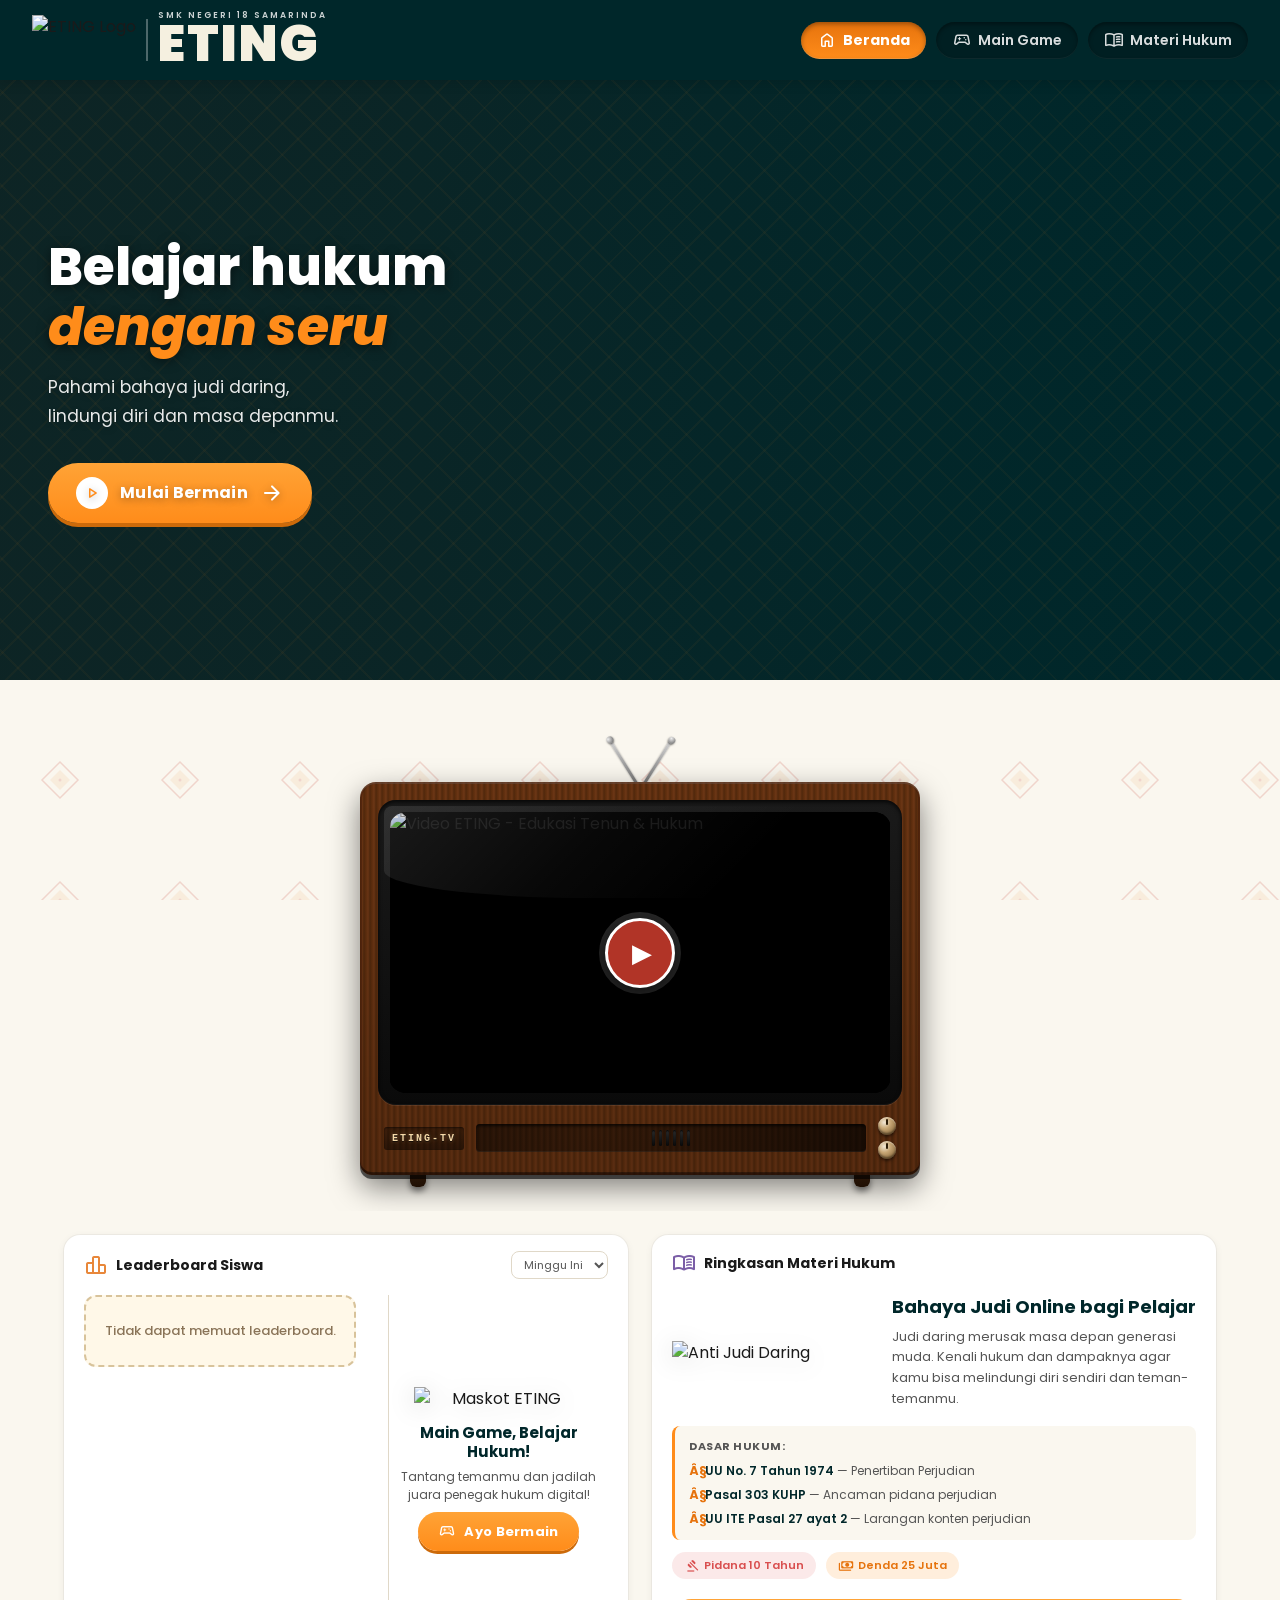
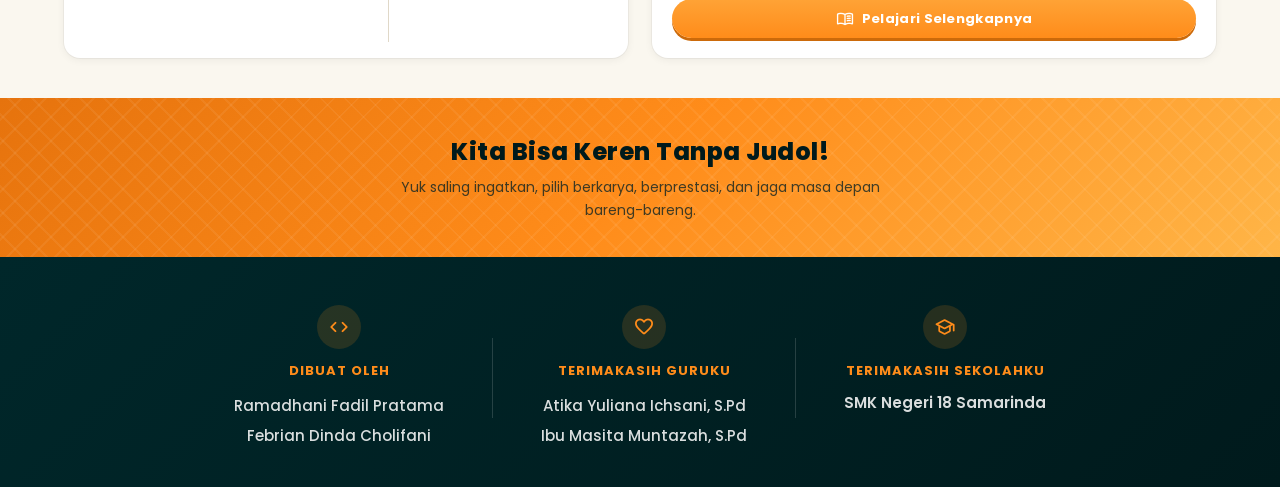
==== commit 5cd80848: "update dat last" ====
--- a/index.html
+++ b/index.html
@@ -5,7 +5,10 @@
     <meta charset="UTF-8">
     <meta name="viewport" content="width=device-width, initial-scale=1.0">
     <title>ETING | Edukasi Interaktif Tenun dan Hukum</title>
-    <link rel="stylesheet" href="styles.css?v=14">
+    <link rel="stylesheet" href="styles.css?v=34">
+    <script src="assets/js/page-loader.js?v=2"></script>
+    <script src="assets/js/supabase-client.js?v=1"></script>
+    <script src="assets/js/eting-confirm.js?v=1"></script>
     <link rel="preconnect" href="https://fonts.googleapis.com">
     <link rel="preconnect" href="https://fonts.gstatic.com" crossorigin>
     <link
@@ -14,7 +17,7 @@
     <link
         href="https://fonts.googleapis.com/css2?family=Material+Symbols+Rounded:opsz,wght,FILL,GRAD@20..48,100..700,0..1,-50..200"
         rel="stylesheet">
-    <link rel="stylesheet" href="assets/fonts/fredoka.css">
+    <link href="https://fonts.googleapis.com/css2?family=Fredoka:wght@300;400;500;600;700&display=swap" rel="stylesheet">
 </head>
 
 <body>
@@ -24,7 +27,7 @@
         <div class="navbar-container">
             <!-- Logo (klik kembali ke beranda) -->
             <a href="index.html" class="navbar-logo" aria-label="Kembali ke Beranda">
-                <img src="img/logo.png" alt="ETING Logo" class="logo-img">
+                <img src="https://static.wixstatic.com/media/215118_3266d783c4694adaa23af2f778facf46~mv2.png" alt="ETING Logo" class="logo-img">
                 <div class="logo-separator"></div>
                 <div class="logo-text">
                     <span class="logo-school">SMK NEGERI 18 SAMARINDA</span>
@@ -165,7 +168,7 @@
                     </div>
                     <!-- Kanan: Maskot & Kata-kata -->
                     <div class="leaderboard-side">
-                        <img src="img/semangat.png" alt="Maskot ETING" class="side-mascot-img">
+                        <img src="https://static.wixstatic.com/media/215118_bddf71c9a37646149f30c0129a6bf988~mv2.png" alt="Maskot ETING" class="side-mascot-img">
                         <div class="side-mascot-text">
                             <h3 class="side-mascot-title">Main Game, Belajar Hukum!</h3>
                             <p class="side-mascot-desc">Tantang temanmu dan jadilah juara penegak hukum digital!</p>
@@ -188,7 +191,7 @@
                     <!-- Bagian atas: Gambar + Heading + Desc -->
                     <div class="materi-top">
                         <div class="materi-image-side">
-                            <img src="img/antijudi.png" alt="Anti Judi Daring" class="materi-img">
+                            <img src="https://static.wixstatic.com/media/215118_cac985ef4dfd4307bc2db0d3aef9ebd8~mv2.png" alt="Anti Judi Daring" class="materi-img">
                         </div>
                         <div class="materi-intro">
                             <h4 class="materi-heading">Bahaya Judi Online bagi Pelajar</h4>
@@ -275,7 +278,7 @@
         </div>
     </footer>
 
-    <script src="script.js?v=3"></script>
+    <script src="script.js?v=4"></script>
 </body>
 
 </html>
--- a/styles.css
+++ b/styles.css
@@ -343,7 +343,7 @@
    HERO SECTION
    ========================================== */
 .hero {
-    background: url('img/background.png') center 40% / cover no-repeat;
+    background: url('https://static.wixstatic.com/media/215118_b0fad155339b4178855b1b76d64013e9~mv2.png') center 40% / cover no-repeat;
     background-color: var(--color-primary);
     position: relative;
     overflow: hidden;
@@ -1378,10 +1378,12 @@
         font-size: 13px;
     }
 
-    /* Mode mobile: fullscreen game area, hilangkan bingkai kayu & judul */
-    .game-page {
-        padding: 0;
-        background: #1a0a04;
+    /* Mode mobile: fullscreen game area, hilangkan bingkai kayu & judul.
+       HANYA berlaku saat Flappy fullscreen aktif (body.flappy-fullscreen),
+       supaya Game Hub / Quiz / Pasal tetap pakai layout normal. */
+    body.flappy-fullscreen .game-page {
+        padding: 0 !important;
+        background: #000 !important;
         min-height: calc(100vh - 80px);
         min-height: calc(100dvh - 80px);
         display: flex;
@@ -1389,61 +1391,73 @@
         justify-content: center;
     }
 
-    .game-page::before {
+    body.flappy-fullscreen .game-page::before {
         display: none;
     }
 
-    .game-page-container {
-        max-width: 100%;
-        width: 100%;
+    body.flappy-fullscreen .game-page-container {
+        max-width: 100% !important;
+        width: 100% !important;
         height: calc(100vh - 80px);
         height: calc(100dvh - 80px);
         display: flex;
         align-items: center;
         justify-content: center;
-        padding: 0;
-    }
-
-    .game-header {
+        padding: 0 !important;
+    }
+
+    body.flappy-fullscreen .game-header {
         display: none;
     }
 
-    .game-wood-frame {
-        padding: 0;
-        border: none;
-        border-radius: 0;
-        box-shadow: none;
-        background: #1a0a04;
-        height: 100%;
-        width: 100%;
+    /* Bingkai kayu di-flatten total saat fullscreen mobile: tanpa padding,
+       border, background, atau bayangan. !important supaya menang dari aturan
+       .game-wood-frame yang tidak ter-scope di breakpoint 900px / 640px. */
+    body.flappy-fullscreen .game-wood-frame {
+        padding: 0 !important;
+        border: none !important;
+        border-radius: 0 !important;
+        box-shadow: none !important;
+        background: transparent !important;
+        height: 100% !important;
+        width: 100% !important;
+        max-width: 100% !important;
         display: flex;
         align-items: center;
         justify-content: center;
     }
 
-    .game-wood-frame::before,
-    .game-wood-frame::after {
-        display: none;
-    }
-
-    .game-wood-title {
-        display: none;
-    }
-
-    /* Canvas wrapper di mobile: pakai aspect-ratio agar tidak terlalu vertikal.
-       Lebih lebar dari tinggi pun OK, tapi kita batasi supaya HUD tetap kelihatan
-       dan pipa tidak terlalu jauh. Pakai 9:14 (sedikit lebih tinggi dari 9:16). */
-    .game-canvas-wrapper {
-        border: none;
-        border-radius: 0;
-        box-shadow: none;
-        aspect-ratio: 9 / 14;
-        width: 100%;
-        height: auto;
-        max-width: 100vw;
+    body.flappy-fullscreen .game-wood-frame::before,
+    body.flappy-fullscreen .game-wood-frame::after {
+        display: none !important;
+    }
+
+    body.flappy-fullscreen .game-wood-title {
+        display: none !important;
+    }
+
+    /* Canvas wrapper di mobile fullscreen: penuhi viewport tanpa aspect-ratio
+       supaya tidak ada "bingkai" hitam/coklat di kiri-kanan canvas.
+       Canvas internal sudah resize otomatis lewat resizeCanvas() di game.js. */
+    body.flappy-fullscreen .game-canvas-wrapper {
+        border: none !important;
+        border-radius: 0 !important;
+        box-shadow: none !important;
+        aspect-ratio: auto !important;
+        width: 100vw !important;
+        height: calc(100vh - 80px) !important;
+        height: calc(100dvh - 80px) !important;
+        max-width: 100vw !important;
         max-height: calc(100vh - 80px);
         max-height: calc(100dvh - 80px);
-        margin: 0 auto;
+        margin: 0 !important;
+    }
+
+    /* User minta hilangkan panel leaderboard "Top" di mobile Flappy karena
+       tombol toggle-nya menutupi area canvas. Tetap aman karena handler JS
+       di game.js sudah guarded dengan null-check. Desktop tidak terpengaruh. */
+    body.flappy-fullscreen .game-leaderboard-panel {
+        display: none !important;
     }
 
     /* HUD di mobile: pakai z-index tinggi supaya tidak ke-cover overlay/canvas
@@ -1503,7 +1517,7 @@
 }
 
 @media (max-width: 480px) {
-    .game-page {
+    body.flappy-fullscreen .game-page {
         padding: 0;
     }
 
@@ -1514,7 +1528,7 @@
     }
 
     /* Canvas wrapper lebih persegi-vertikal di HP sempit (portrait) */
-    .game-canvas-wrapper {
+    body.flappy-fullscreen .game-canvas-wrapper {
         aspect-ratio: 9 / 15;
     }
 
@@ -1563,9 +1577,9 @@
     }
 }
 
-/* Layar ULTRA pendek (HP landscape atau split-screen) */
+/* Layar ULTRA pendek (HP landscape atau split-screen) - hanya untuk Flappy */
 @media (max-width: 768px) and (max-height: 500px) {
-    .game-canvas-wrapper {
+    body.flappy-fullscreen .game-canvas-wrapper {
         aspect-ratio: auto;
         height: calc(100vh - 60px);
         height: calc(100dvh - 60px);
@@ -3724,7 +3738,8 @@
     justify-content: center;
 }
 
-.puzzle-board {
+/* OLD puzzle-modal style — scoped ke .puzzle-modal supaya tidak konflik dengan puzzle baru di mini-game */
+.puzzle-modal .puzzle-board {
     --grid: 3;
     display: grid;
     grid-template-columns: repeat(var(--grid), 1fr);
@@ -3769,13 +3784,12 @@
     box-shadow: 0 0 0 2px rgba(231, 76, 60, 0.4);
 }
 
-.puzzle-piece {
+.puzzle-modal .puzzle-piece {
     position: relative;
     width: 100%;
     height: 100%;
     background-size: calc(var(--grid) * 100%) calc(var(--grid) * 100%);
     background-repeat: no-repeat;
-    /* Render gambar tenun TAJAM — gunakan kualitas tinggi (jangan pixelated) */
     image-rendering: -webkit-optimize-contrast;
     image-rendering: high-quality;
     -webkit-backface-visibility: hidden;
@@ -3829,20 +3843,18 @@
     will-change: transform, left, top;
 }
 
-.puzzle-tray {
+.puzzle-modal .puzzle-tray {
     display: grid;
     grid-auto-flow: column;
     grid-auto-columns: 56px;
     gap: 6px;
     justify-content: center;
     padding: 8px 8px 14px;
-    /* padding-bottom extra supaya potongan tray tidak ketutup scrollbar */
     background: rgba(139, 69, 19, 0.08);
     border-radius: 10px;
     min-height: 64px;
     overflow-x: auto;
     overflow-y: hidden;
-    /* Firefox scrollbar coklat */
     scrollbar-width: thin;
     scrollbar-color: #8b4513 rgba(139, 69, 19, 0.12);
 }
@@ -3867,14 +3879,13 @@
     background: linear-gradient(90deg, #b5651d 0%, #8b4513 50%, #4a1a08 100%);
 }
 
-.puzzle-tray .puzzle-piece {
+.puzzle-modal .puzzle-tray .puzzle-piece {
     width: 56px;
     height: 56px;
     border-radius: 6px;
     border: 2px solid #8b4513;
     background-color: #fff;
     box-shadow: 0 2px 4px rgba(0, 0, 0, 0.15);
-    /* Di tray: tampilkan crop pola TANPA diperkecil — gunakan ukuran image penuh & posisi crop dalam piksel */
     background-size: calc(var(--tray-bg-size, 168px)) calc(var(--tray-bg-size, 168px));
 }
 
@@ -3944,16 +3955,16 @@
         height: 46px;
     }
 
-    .puzzle-board {
+    .puzzle-modal .puzzle-board {
         max-width: 280px;
     }
 
-    .puzzle-tray {
+    .puzzle-modal .puzzle-tray {
         grid-auto-columns: 48px;
         min-height: 56px;
     }
 
-    .puzzle-tray .puzzle-piece {
+    .puzzle-modal .puzzle-tray .puzzle-piece {
         width: 48px;
         height: 48px;
     }
@@ -3966,16 +3977,16 @@
 }
 
 @media (max-height: 600px) {
-    .puzzle-board {
+    .puzzle-modal .puzzle-board {
         max-width: 240px;
     }
 
-    .puzzle-tray .puzzle-piece {
+    .puzzle-modal .puzzle-tray .puzzle-piece {
         width: 44px;
         height: 44px;
     }
 
-    .puzzle-tray {
+    .puzzle-modal .puzzle-tray {
         grid-auto-columns: 44px;
     }
 }
@@ -4686,4 +4697,2552 @@
     .game-lb-info span {
         font-size: 10px;
     }
+}
+
+/* ============================================================
+   GAME HUB + MINI GAMES (Quiz Anti-Judol & Tebak Pasal)
+   ============================================================ */
+
+/* ---------- Game Hub ---------- */
+.game-hub {
+    max-width: 1180px;
+    margin: 0 auto;
+    padding: 32px 20px 56px;
+}
+
+.game-hub-hidden {
+    display: none !important;
+}
+
+.game-hub-header {
+    text-align: center;
+    margin-bottom: 36px;
+}
+
+.game-hub-eyebrow {
+    display: inline-flex;
+    align-items: center;
+    gap: 8px;
+    padding: 6px 16px;
+    border-radius: 999px;
+    background: linear-gradient(135deg, #fde68a 0%, #fbbf24 100%);
+    color: #78350f;
+    font-weight: 700;
+    font-size: 13px;
+    letter-spacing: 0.5px;
+    text-transform: uppercase;
+    box-shadow: 0 4px 12px rgba(251, 191, 36, 0.35);
+}
+
+.game-hub-eyebrow .material-symbols-rounded {
+    font-size: 18px;
+}
+
+.game-hub-title {
+    margin: 14px 0 10px;
+    font-family: 'Fredoka', sans-serif;
+    font-size: clamp(28px, 4vw, 44px);
+    font-weight: 700;
+    color: #1f2937;
+    line-height: 1.15;
+}
+
+.game-hub-subtitle {
+    color: #4b5563;
+    font-size: clamp(14px, 1.5vw, 17px);
+    max-width: 640px;
+    margin: 0 auto;
+    line-height: 1.55;
+}
+
+.game-hub-grid {
+    display: grid;
+    grid-template-columns: repeat(auto-fit, minmax(280px, 1fr));
+    gap: 24px;
+}
+
+/* ---------- Game Hub Cards (Chunky Game UI) ---------- */
+.game-card {
+    position: relative;
+    border-radius: 22px;
+    overflow: hidden;
+    background: linear-gradient(180deg, #fff8eb 0%, #f5e6c8 100%);
+    box-shadow: 0 8px 0 #4a1a08, 0 14px 28px rgba(0, 0, 0, 0.25);
+    border: 4px solid #4a1a08;
+    transition: transform 0.2s ease, box-shadow 0.2s ease;
+    display: flex;
+    flex-direction: column;
+}
+
+.game-card:hover {
+    transform: translateY(-4px);
+    box-shadow: 0 12px 0 #4a1a08, 0 20px 36px rgba(0, 0, 0, 0.3);
+}
+
+.game-card-thumb {
+    position: relative;
+    height: 200px;
+    display: block;
+    overflow: hidden;
+    border-bottom: 4px solid #4a1a08;
+    background: #2a0c04;
+}
+
+.game-card-thumb::after {
+    content: '';
+    position: absolute;
+    inset: auto 0 0 0;
+    height: 50%;
+    background: linear-gradient(180deg, transparent 0%, rgba(0, 0, 0, 0.35) 100%);
+    pointer-events: none;
+    z-index: 1;
+}
+
+.game-card-img {
+    position: absolute;
+    inset: 0;
+    width: 100%;
+    height: 100%;
+    object-fit: cover;
+    object-position: center;
+    display: block;
+    transition: transform 0.4s ease;
+}
+
+.game-card:hover .game-card-img {
+    transform: scale(1.05);
+}
+
+.game-card-badge {
+    position: absolute;
+    top: 12px;
+    left: 12px;
+    z-index: 3;
+    padding: 6px 14px;
+    border-radius: 999px;
+    background: #fff8eb;
+    color: #4a1a08;
+    font-family: 'Fredoka', sans-serif;
+    font-size: 11px;
+    font-weight: 700;
+    letter-spacing: 0.8px;
+    text-transform: uppercase;
+    border: 2px solid #4a1a08;
+    box-shadow: 0 3px 0 #4a1a08;
+}
+
+.game-card-body {
+    padding: 20px 22px 22px;
+    display: flex;
+    flex-direction: column;
+    gap: 12px;
+    flex: 1;
+}
+
+.game-card-body h3,
+.game-card-title {
+    margin: 0;
+    font-family: 'Fredoka', sans-serif;
+    font-size: 24px;
+    font-weight: 700;
+    color: #4a1a08;
+    text-shadow: 0 2px 0 rgba(74, 26, 8, 0.08);
+}
+
+.game-card-body p,
+.game-card-desc {
+    margin: 0;
+    color: #6b4423;
+    font-size: 14px;
+    line-height: 1.5;
+    font-weight: 500;
+}
+
+.game-card-meta {
+    list-style: none;
+    padding: 0;
+    margin: 4px 0 0;
+    display: flex;
+    flex-wrap: wrap;
+    gap: 8px;
+}
+
+.game-card-meta li {
+    padding: 5px 12px;
+    border-radius: 999px;
+    background: #fff8eb;
+    color: #4a1a08;
+    font-size: 12px;
+    font-weight: 700;
+    border: 2px solid #4a1a08;
+    box-shadow: 0 2px 0 #4a1a08;
+    display: inline-flex;
+    align-items: center;
+    gap: 4px;
+}
+
+.game-card-btn {
+    margin-top: auto;
+    display: inline-flex;
+    align-items: center;
+    justify-content: center;
+    gap: 8px;
+    padding: 13px 18px;
+    border-radius: 14px;
+    border: 3px solid #4a1a08;
+    font-family: 'Fredoka', sans-serif;
+    font-weight: 700;
+    font-size: 16px;
+    color: #4a1a08;
+    cursor: pointer;
+    transition: transform 0.12s ease, box-shadow 0.12s ease;
+    background: linear-gradient(180deg, #ffd54d 0%, #e07a1f 100%);
+    box-shadow: 0 4px 0 #4a1a08;
+    letter-spacing: 0.5px;
+    text-transform: uppercase;
+}
+
+.game-card-flappy .game-card-btn {
+    background: linear-gradient(180deg, #ffb84d 0%, #ea580c 100%);
+    color: #fff;
+    text-shadow: 0 2px 0 rgba(0, 0, 0, 0.2);
+}
+
+.game-card-quiz .game-card-btn {
+    background: linear-gradient(180deg, #a78bfa 0%, #4f46e5 100%);
+    color: #fff;
+    text-shadow: 0 2px 0 rgba(0, 0, 0, 0.2);
+}
+
+.game-card-pasal .game-card-btn {
+    background: linear-gradient(180deg, #5eead4 0%, #059669 100%);
+    color: #fff;
+    text-shadow: 0 2px 0 rgba(0, 0, 0, 0.2);
+}
+
+.game-card-btn:hover {
+    transform: translateY(-2px);
+    box-shadow: 0 6px 0 #4a1a08;
+}
+
+.game-card-btn:active {
+    transform: translateY(2px);
+    box-shadow: 0 2px 0 #4a1a08;
+}
+
+.game-card-btn .material-symbols-rounded {
+    font-size: 20px;
+}
+
+/* ---------- Game Section Wrapper ---------- */
+.game-section {
+    max-width: 1180px;
+    margin: 0 auto;
+    padding: 18px 16px 40px;
+}
+
+.game-section-hidden {
+    display: none !important;
+}
+
+.game-section-bar {
+    display: flex;
+    align-items: center;
+    gap: 14px;
+    margin-bottom: 18px;
+    padding: 0 4px;
+}
+
+.game-back-btn {
+    display: inline-flex;
+    align-items: center;
+    gap: 6px;
+    padding: 8px 14px;
+    border-radius: 12px;
+    border: 1px solid rgba(17, 24, 39, 0.12);
+    background: #fff;
+    color: #1f2937;
+    font-family: inherit;
+    font-weight: 600;
+    font-size: 14px;
+    cursor: pointer;
+    transition: background 0.15s ease, transform 0.15s ease, box-shadow 0.15s ease;
+    box-shadow: 0 2px 6px rgba(17, 24, 39, 0.06);
+}
+
+.game-back-btn:hover {
+    background: #f9fafb;
+    transform: translateX(-2px);
+    box-shadow: 0 4px 10px rgba(17, 24, 39, 0.1);
+}
+
+.game-back-btn .material-symbols-rounded {
+    font-size: 18px;
+}
+
+.game-section-title {
+    margin: 0;
+    font-family: 'Fredoka', sans-serif;
+    font-size: clamp(20px, 2.4vw, 26px);
+    font-weight: 700;
+    color: #1f2937;
+}
+
+/* ---------- Mini Game Frame ---------- */
+.mini-game-frame {
+    position: relative;
+    border-radius: 24px;
+    overflow: hidden;
+    background: #fff;
+    box-shadow: 0 18px 40px rgba(17, 24, 39, 0.14);
+    border: 1px solid rgba(17, 24, 39, 0.08);
+    min-height: 560px;
+}
+
+.mini-game-quiz {
+    background: linear-gradient(180deg, #eef2ff 0%, #faf5ff 100%);
+}
+
+.mini-game-pasal {
+    background: linear-gradient(180deg, #ecfdf5 0%, #f0fdf4 100%);
+}
+
+/* ---------- Mini Screens (Intro / Play / Result) ---------- */
+.mini-screen {
+    padding: 36px 28px;
+    display: flex;
+    flex-direction: column;
+    gap: 18px;
+    animation: miniFadeIn 0.3s ease;
+}
+
+.mini-screen-hidden {
+    display: none !important;
+}
+
+@keyframes miniFadeIn {
+    from { opacity: 0; transform: translateY(8px); }
+    to { opacity: 1; transform: translateY(0); }
+}
+
+.mini-screen-intro,
+.mini-screen-result {
+    align-items: center;
+    text-align: center;
+    padding: 48px 28px;
+}
+
+.mini-screen-icon {
+    width: 96px;
+    height: 96px;
+    border-radius: 50%;
+    display: inline-flex;
+    align-items: center;
+    justify-content: center;
+    color: #fff;
+    box-shadow: 0 10px 26px rgba(17, 24, 39, 0.18);
+}
+
+.mini-game-quiz .mini-screen-icon {
+    background: linear-gradient(135deg, #6366f1 0%, #4f46e5 100%);
+}
+
+.mini-game-pasal .mini-screen-icon {
+    background: linear-gradient(135deg, #10b981 0%, #059669 100%);
+}
+
+.mini-screen-icon .material-symbols-rounded {
+    font-size: 56px;
+}
+
+.mini-screen-icon-result {
+    background: linear-gradient(135deg, #fbbf24 0%, #f59e0b 100%) !important;
+}
+
+.mini-screen-title {
+    margin: 0;
+    font-family: 'Fredoka', sans-serif;
+    font-size: clamp(24px, 3vw, 32px);
+    font-weight: 700;
+    color: #1f2937;
+}
+
+.mini-screen-desc {
+    margin: 0;
+    color: #4b5563;
+    font-size: 15px;
+    line-height: 1.6;
+    max-width: 540px;
+}
+
+.mini-screen-meta {
+    list-style: none;
+    padding: 0;
+    margin: 0;
+    display: flex;
+    flex-wrap: wrap;
+    gap: 10px;
+    justify-content: center;
+}
+
+.mini-screen-meta li {
+    display: inline-flex;
+    align-items: center;
+    gap: 6px;
+    padding: 8px 14px;
+    border-radius: 12px;
+    background: #fff;
+    color: #1f2937;
+    font-size: 13px;
+    font-weight: 600;
+    box-shadow: 0 4px 10px rgba(17, 24, 39, 0.06);
+    border: 1px solid rgba(17, 24, 39, 0.06);
+}
+
+.mini-screen-meta li .material-symbols-rounded {
+    font-size: 18px;
+    color: #4f46e5;
+}
+
+.mini-game-pasal .mini-screen-meta li .material-symbols-rounded {
+    color: #059669;
+}
+
+/* ---------- Topbar (Play screen) ---------- */
+.mini-topbar {
+    display: flex;
+    align-items: center;
+    justify-content: space-between;
+    gap: 12px;
+    padding: 14px 18px;
+    background: #fff;
+    border-radius: 16px;
+    box-shadow: 0 6px 16px rgba(17, 24, 39, 0.08);
+    flex-wrap: wrap;
+}
+
+.mini-topbar-item {
+    display: inline-flex;
+    align-items: center;
+    gap: 8px;
+    font-weight: 700;
+    color: #1f2937;
+    font-size: 14px;
+}
+
+.mini-topbar-item .material-symbols-rounded {
+    font-size: 20px;
+    color: #6b7280;
+}
+
+.mini-topbar-score {
+    color: #f59e0b;
+}
+
+.mini-topbar-score .material-symbols-rounded {
+    color: #f59e0b;
+}
+
+.mini-topbar-timer {
+    color: #4f46e5;
+}
+
+.mini-topbar-timer .material-symbols-rounded {
+    color: #4f46e5;
+}
+
+.mini-topbar-timer-danger {
+    color: #dc2626 !important;
+    animation: timerPulse 0.6s ease-in-out infinite;
+}
+
+.mini-topbar-timer-danger .material-symbols-rounded {
+    color: #dc2626 !important;
+}
+
+@keyframes timerPulse {
+    0%, 100% { transform: scale(1); }
+    50% { transform: scale(1.08); }
+}
+
+/* ---------- Timer Bar ---------- */
+.mini-timer-bar {
+    height: 6px;
+    border-radius: 999px;
+    background: rgba(17, 24, 39, 0.08);
+    overflow: hidden;
+    margin-top: -6px;
+}
+
+.mini-timer-fill {
+    height: 100%;
+    width: 100%;
+    background: linear-gradient(90deg, #4f46e5 0%, #6366f1 100%);
+    border-radius: 999px;
+    transition: width 0.4s linear, background 0.3s ease;
+}
+
+/* ---------- Question Card ---------- */
+.mini-question-card {
+    background: #fff;
+    border-radius: 18px;
+    padding: 22px 22px 20px;
+    box-shadow: 0 6px 18px rgba(17, 24, 39, 0.08);
+    border: 1px solid rgba(17, 24, 39, 0.05);
+}
+
+.mini-question-card-case {
+    background: linear-gradient(180deg, #fff 0%, #f0fdf4 100%);
+    border-left: 4px solid #10b981;
+}
+
+.mini-question-badge {
+    display: inline-block;
+    padding: 4px 12px;
+    border-radius: 999px;
+    background: #eef2ff;
+    color: #4f46e5;
+    font-size: 12px;
+    font-weight: 700;
+    text-transform: uppercase;
+    letter-spacing: 0.5px;
+    margin-bottom: 12px;
+}
+
+.mini-badge-case {
+    background: #d1fae5;
+    color: #065f46;
+}
+
+.mini-question-text {
+    margin: 0;
+    font-size: 17px;
+    font-weight: 600;
+    color: #1f2937;
+    line-height: 1.5;
+}
+
+.mini-case-text {
+    margin: 0;
+    font-size: 15px;
+    color: #1f2937;
+    line-height: 1.65;
+    font-style: italic;
+}
+
+/* ---------- Options ---------- */
+.mini-options {
+    list-style: none;
+    padding: 0;
+    margin: 0;
+    display: grid;
+    gap: 10px;
+}
+
+.mini-option {
+    display: flex;
+    align-items: center;
+    gap: 12px;
+    width: 100%;
+    padding: 14px 16px;
+    border-radius: 14px;
+    border: 2px solid rgba(17, 24, 39, 0.08);
+    background: #fff;
+    color: #1f2937;
+    font-family: inherit;
+    font-size: 15px;
+    font-weight: 600;
+    text-align: left;
+    cursor: pointer;
+    transition: border-color 0.15s ease, background 0.15s ease, transform 0.1s ease, box-shadow 0.15s ease;
+}
+
+.mini-option:hover:not(:disabled) {
+    border-color: #6366f1;
+    background: #f5f3ff;
+    transform: translateY(-1px);
+    box-shadow: 0 6px 14px rgba(99, 102, 241, 0.15);
+}
+
+.mini-game-pasal .mini-option:hover:not(:disabled) {
+    border-color: #10b981;
+    background: #ecfdf5;
+    box-shadow: 0 6px 14px rgba(16, 185, 129, 0.15);
+}
+
+.mini-option:disabled {
+    cursor: default;
+    opacity: 0.85;
+}
+
+.mini-option-text {
+    flex: 1;
+    line-height: 1.45;
+}
+
+.mini-option-correct {
+    border-color: #10b981 !important;
+    background: #d1fae5 !important;
+    color: #065f46 !important;
+    animation: optionPop 0.35s ease;
+}
+
+.mini-option-wrong {
+    border-color: #ef4444 !important;
+    background: #fee2e2 !important;
+    color: #991b1b !important;
+}
+
+@keyframes optionPop {
+    0% { transform: scale(1); }
+    50% { transform: scale(1.03); }
+    100% { transform: scale(1); }
+}
+
+/* ---------- Feedback ---------- */
+.mini-feedback {
+    min-height: 24px;
+    padding: 12px 14px;
+    border-radius: 12px;
+    font-size: 14px;
+    font-weight: 600;
+    line-height: 1.5;
+    display: none;
+}
+
+.mini-feedback:not(:empty) {
+    display: block;
+}
+
+.mini-feedback-ok {
+    background: #d1fae5;
+    color: #065f46;
+    border-left: 4px solid #10b981;
+}
+
+.mini-feedback-bad {
+    background: #fee2e2;
+    color: #991b1b;
+    border-left: 4px solid #ef4444;
+}
+
+.mini-feedback-warn {
+    background: #fef3c7;
+    color: #92400e;
+    border-left: 4px solid #f59e0b;
+}
+
+/* ---------- Next Button Wrap (Pasal) ---------- */
+.mini-next-wrap {
+    display: flex;
+    justify-content: flex-end;
+}
+
+.mini-next-hidden {
+    display: none !important;
+}
+
+/* ---------- Result Stats ---------- */
+.mini-result-stats {
+    display: grid;
+    grid-template-columns: repeat(auto-fit, minmax(120px, 1fr));
+    gap: 14px;
+    width: 100%;
+    max-width: 520px;
+}
+
+.mini-stat {
+    background: #fff;
+    border-radius: 14px;
+    padding: 14px 12px;
+    box-shadow: 0 6px 14px rgba(17, 24, 39, 0.08);
+    border: 1px solid rgba(17, 24, 39, 0.05);
+    text-align: center;
+}
+
+.mini-stat-label {
+    display: block;
+    font-size: 12px;
+    color: #6b7280;
+    font-weight: 600;
+    text-transform: uppercase;
+    letter-spacing: 0.5px;
+    margin-bottom: 6px;
+}
+
+.mini-stat-value {
+    display: block;
+    font-family: 'Fredoka', sans-serif;
+    font-size: 26px;
+    font-weight: 700;
+    color: #1f2937;
+}
+
+.mini-result-actions {
+    display: flex;
+    gap: 12px;
+    flex-wrap: wrap;
+    justify-content: center;
+    margin-top: 8px;
+}
+
+/* ---------- Mini Buttons ---------- */
+.mini-btn {
+    display: inline-flex;
+    align-items: center;
+    gap: 8px;
+    padding: 12px 22px;
+    border-radius: 14px;
+    border: none;
+    font-family: inherit;
+    font-weight: 700;
+    font-size: 15px;
+    cursor: pointer;
+    transition: transform 0.15s ease, box-shadow 0.15s ease, filter 0.15s ease;
+}
+
+.mini-btn .material-symbols-rounded {
+    font-size: 20px;
+}
+
+.mini-btn-primary {
+    background: linear-gradient(135deg, #6366f1 0%, #4f46e5 100%);
+    color: #fff;
+    box-shadow: 0 6px 16px rgba(79, 70, 229, 0.35);
+}
+
+.mini-game-pasal .mini-btn-primary,
+.game-card-pasal .mini-btn-primary {
+    background: linear-gradient(135deg, #10b981 0%, #059669 100%);
+    box-shadow: 0 6px 16px rgba(5, 150, 105, 0.35);
+}
+
+.mini-btn-primary:hover {
+    transform: translateY(-2px);
+    filter: brightness(1.05);
+}
+
+.mini-btn-secondary {
+    background: #fff;
+    color: #1f2937;
+    border: 1px solid rgba(17, 24, 39, 0.12);
+    box-shadow: 0 3px 8px rgba(17, 24, 39, 0.08);
+}
+
+.mini-btn-secondary:hover {
+    background: #f9fafb;
+    transform: translateY(-2px);
+}
+
+/* ---------- Responsive ---------- */
+@media (max-width: 900px) {
+    .game-page-container {
+        padding-left: 14px;
+        padding-right: 14px;
+    }
+
+    .game-hub-grid {
+        grid-template-columns: 1fr;
+        gap: 18px;
+    }
+
+    .game-card {
+        max-width: 520px;
+        margin: 0 auto;
+        width: 100%;
+    }
+
+    .game-wood-frame {
+        padding: 10px;
+        border-radius: 18px;
+    }
+
+    .game-canvas-wrapper {
+        border-radius: 14px;
+    }
+
+    .quiz-modal .quiz-card,
+    .puzzle-modal .puzzle-card {
+        width: calc(100% - 24px);
+        max-width: 520px;
+    }
+}
+
+@media (max-width: 640px) {
+    .game-page-container {
+        padding-left: 10px;
+        padding-right: 10px;
+    }
+
+    .game-hub {
+        padding: 24px 14px 40px;
+    }
+
+    .game-hub-header {
+        margin-bottom: 18px;
+    }
+
+    .game-hub-eyebrow {
+        font-size: 11px;
+        letter-spacing: 1.5px;
+    }
+
+    .game-hub-title {
+        font-size: 24px;
+        line-height: 1.2;
+    }
+
+    .game-hub-subtitle {
+        font-size: 14px;
+        line-height: 1.5;
+    }
+
+    .game-hub-grid {
+        gap: 16px;
+    }
+
+    .game-card-thumb {
+        height: 170px;
+    }
+
+    .game-card-body {
+        padding: 16px 18px 18px;
+        gap: 10px;
+    }
+
+    .game-card-title {
+        font-size: 18px;
+    }
+
+    .game-card-desc {
+        font-size: 13.5px;
+        line-height: 1.5;
+    }
+
+    .game-card-meta {
+        gap: 6px;
+        font-size: 12px;
+    }
+
+    .game-card-meta li {
+        padding: 4px 10px;
+        font-size: 12px;
+    }
+
+    .game-card-btn {
+        padding: 10px 14px;
+        font-size: 14px;
+    }
+
+    .game-section-bar {
+        gap: 10px;
+        padding: 10px 12px;
+        flex-wrap: wrap;
+    }
+
+    .game-section-title {
+        font-size: 16px;
+        line-height: 1.3;
+    }
+
+    .game-back-btn {
+        padding: 8px 12px;
+        font-size: 13px;
+        gap: 4px;
+    }
+
+    .game-back-btn .material-symbols-rounded {
+        font-size: 18px;
+    }
+
+    .mini-game-frame {
+        border-radius: 16px;
+    }
+
+    .mini-screen {
+        padding: 24px 16px;
+    }
+
+    .mini-screen-intro,
+    .mini-screen-result {
+        padding: 32px 16px;
+    }
+
+    .mini-screen-icon {
+        width: 72px;
+        height: 72px;
+    }
+
+    .mini-screen-icon .material-symbols-rounded {
+        font-size: 42px;
+    }
+
+    .mini-screen-title {
+        font-size: 22px;
+        line-height: 1.25;
+    }
+
+    .mini-screen-desc {
+        font-size: 14px;
+        line-height: 1.55;
+    }
+
+    .mini-screen-meta {
+        gap: 6px;
+        font-size: 12.5px;
+    }
+
+    .mini-screen-meta li {
+        padding: 5px 10px;
+        font-size: 12.5px;
+    }
+
+    .mini-question-card {
+        padding: 16px 14px;
+    }
+
+    .mini-question-text {
+        font-size: 15px;
+        line-height: 1.5;
+    }
+
+    .mini-case-text {
+        font-size: 14px;
+        line-height: 1.55;
+    }
+
+    .mini-option {
+        padding: 12px 14px;
+        font-size: 14px;
+    }
+
+    .mini-topbar {
+        padding: 10px 12px;
+        font-size: 13px;
+        gap: 8px;
+        flex-wrap: wrap;
+    }
+
+    .mini-topbar-item {
+        font-size: 13px;
+    }
+
+    .mini-stat-value {
+        font-size: 22px;
+    }
+
+    .mini-result-stats {
+        grid-template-columns: repeat(2, 1fr);
+        gap: 10px;
+    }
+
+    .mini-stat {
+        padding: 12px 10px;
+    }
+
+    .mini-stat-label {
+        font-size: 11.5px;
+    }
+
+    .mini-result-actions {
+        flex-direction: column;
+        gap: 10px;
+        width: 100%;
+    }
+
+    .mini-result-actions .mini-btn {
+        width: 100%;
+        justify-content: center;
+    }
+
+    .mini-btn {
+        padding: 12px 18px;
+        font-size: 14px;
+    }
+
+    /* Flappy game canvas wrapper smaller chrome on mobile */
+    .game-wood-frame {
+        padding: 8px;
+        border-radius: 16px;
+    }
+
+    .game-canvas-wrapper {
+        border-radius: 12px;
+    }
+}
+
+@media (max-width: 420px) {
+    .game-hub-title {
+        font-size: 21px;
+    }
+
+    .game-hub-subtitle {
+        font-size: 13px;
+    }
+
+    .game-card-thumb {
+        height: 150px;
+    }
+
+    .game-card-title {
+        font-size: 17px;
+    }
+
+    .game-card-desc {
+        font-size: 13px;
+    }
+
+    .game-section-title {
+        font-size: 15px;
+    }
+
+    .game-back-btn {
+        padding: 7px 10px;
+        font-size: 12.5px;
+    }
+
+    .mini-screen-title {
+        font-size: 20px;
+    }
+
+    .mini-screen-desc {
+        font-size: 13.5px;
+    }
+
+    .mini-screen-icon {
+        width: 64px;
+        height: 64px;
+    }
+
+    .mini-screen-icon .material-symbols-rounded {
+        font-size: 36px;
+    }
+
+    .mini-result-stats {
+        grid-template-columns: 1fr;
+    }
+
+    .mini-topbar {
+        padding: 8px 10px;
+        font-size: 12px;
+    }
+
+    .mini-topbar-item {
+        font-size: 12px;
+    }
+
+    .mini-question-text {
+        font-size: 14.5px;
+    }
+
+    .mini-case-text {
+        font-size: 13.5px;
+    }
+
+    .mini-option {
+        padding: 11px 12px;
+        font-size: 13.5px;
+    }
+}
+
+/* =========================================================
+   Hub Profile Panel + Leaderboard (di depan Game Hub)
+   ========================================================= */
+.hub-profile-panel {
+    margin-top: 28px;
+    padding: 24px;
+    border-radius: 22px;
+    background: linear-gradient(135deg, rgba(255, 247, 237, 0.95) 0%, rgba(254, 243, 199, 0.92) 100%);
+    border: 2px solid rgba(234, 88, 12, 0.18);
+    box-shadow:
+        0 10px 30px rgba(234, 88, 12, 0.12),
+        inset 0 1px 0 rgba(255, 255, 255, 0.7);
+    position: relative;
+    overflow: hidden;
+}
+
+.hub-profile-panel::before {
+    content: "";
+    position: absolute;
+    top: -40px;
+    right: -40px;
+    width: 160px;
+    height: 160px;
+    border-radius: 50%;
+    background: radial-gradient(circle, rgba(251, 191, 36, 0.25) 0%, transparent 70%);
+    pointer-events: none;
+}
+
+.hub-profile-grid {
+    display: grid;
+    grid-template-columns: 1.05fr 0.95fr;
+    gap: 22px;
+    align-items: stretch;
+    position: relative;
+    z-index: 1;
+}
+
+/* ---------- Form (kiri) ---------- */
+.hub-profile-form-wrap {
+    display: flex;
+    flex-direction: column;
+    gap: 14px;
+    padding: 18px;
+    border-radius: 18px;
+    background: rgba(255, 255, 255, 0.75);
+    border: 1.5px solid rgba(234, 88, 12, 0.15);
+    backdrop-filter: blur(6px);
+}
+
+.hub-profile-head {
+    display: flex;
+    align-items: center;
+    gap: 12px;
+}
+
+.hub-profile-head .hub-profile-icon {
+    font-size: 28px;
+    line-height: 1;
+    filter: drop-shadow(0 2px 4px rgba(234, 88, 12, 0.3));
+}
+
+.hub-profile-head h3 {
+    margin: 0;
+    font-family: 'Fredoka', system-ui, sans-serif;
+    font-size: 20px;
+    font-weight: 700;
+    color: #7c2d12;
+    line-height: 1.2;
+}
+
+.hub-profile-head p {
+    margin: 2px 0 0;
+    font-size: 13px;
+    color: #92400e;
+    opacity: 0.85;
+}
+
+.hub-profile-form {
+    display: flex;
+    flex-direction: column;
+    gap: 10px;
+}
+
+.hub-profile-label {
+    font-size: 13px;
+    font-weight: 600;
+    color: #7c2d12;
+    margin-bottom: -4px;
+    display: flex;
+    align-items: center;
+    gap: 6px;
+}
+
+.hub-profile-input {
+    width: 100%;
+    padding: 11px 14px;
+    border-radius: 12px;
+    border: 2px solid rgba(234, 88, 12, 0.2);
+    background: #fffbeb;
+    font-size: 14.5px;
+    font-family: inherit;
+    color: #451a03;
+    transition: all 0.2s ease;
+    box-sizing: border-box;
+}
+
+.hub-profile-input:focus {
+    outline: none;
+    border-color: #ea580c;
+    background: #ffffff;
+    box-shadow: 0 0 0 3px rgba(234, 88, 12, 0.15);
+}
+
+.hub-profile-input::placeholder {
+    color: #b45309;
+    opacity: 0.55;
+}
+
+.hub-profile-save {
+    margin-top: 6px;
+    width: 100%;
+    padding: 12px 18px;
+    border-radius: 14px;
+    font-size: 15px;
+    font-weight: 700;
+    letter-spacing: 0.3px;
+    background: linear-gradient(135deg, #f97316 0%, #ea580c 100%);
+    color: #ffffff;
+    border: none;
+    cursor: pointer;
+    box-shadow: 0 6px 14px rgba(234, 88, 12, 0.35);
+    transition: transform 0.15s ease, box-shadow 0.15s ease;
+}
+
+.hub-profile-save:hover {
+    transform: translateY(-1px);
+    box-shadow: 0 8px 18px rgba(234, 88, 12, 0.45);
+}
+
+.hub-profile-save:active {
+    transform: translateY(0);
+    box-shadow: 0 4px 10px rgba(234, 88, 12, 0.3);
+}
+
+.hub-profile-hint {
+    min-height: 18px;
+    font-size: 12.5px;
+    font-weight: 600;
+    margin-top: 2px;
+    transition: color 0.2s ease;
+}
+
+.hub-profile-hint-ok {
+    color: #047857;
+}
+
+.hub-profile-hint-err {
+    color: #b91c1c;
+}
+
+.hub-profile-hint-info {
+    color: #92400e;
+    opacity: 0.8;
+}
+
+/* ---------- Leaderboard (kanan) ---------- */
+.hub-leaderboard-wrap {
+    display: flex;
+    flex-direction: column;
+    gap: 12px;
+    padding: 18px;
+    border-radius: 18px;
+    background: linear-gradient(160deg, rgba(67, 56, 202, 0.06) 0%, rgba(124, 58, 237, 0.08) 100%);
+    border: 1.5px solid rgba(99, 102, 241, 0.2);
+    min-height: 260px;
+}
+
+.hub-lb-head {
+    display: flex;
+    align-items: center;
+    justify-content: space-between;
+    gap: 10px;
+    padding-bottom: 10px;
+    border-bottom: 1.5px dashed rgba(99, 102, 241, 0.25);
+}
+
+.hub-lb-titles h3 {
+    margin: 0;
+    font-family: 'Fredoka', system-ui, sans-serif;
+    font-size: 19px;
+    font-weight: 700;
+    color: #3730a3;
+    display: flex;
+    align-items: center;
+    gap: 8px;
+    line-height: 1.2;
+}
+
+.hub-lb-titles p {
+    margin: 2px 0 0;
+    font-size: 12.5px;
+    color: #4338ca;
+    opacity: 0.8;
+}
+
+.hub-lb-refresh {
+    flex-shrink: 0;
+    width: 38px;
+    height: 38px;
+    border-radius: 10px;
+    border: 1.5px solid rgba(99, 102, 241, 0.3);
+    background: #ffffff;
+    color: #4338ca;
+    font-size: 16px;
+    cursor: pointer;
+    display: flex;
+    align-items: center;
+    justify-content: center;
+    transition: all 0.18s ease;
+}
+
+.hub-lb-refresh:hover {
+    background: #4338ca;
+    color: #ffffff;
+    transform: rotate(180deg);
+    border-color: #4338ca;
+}
+
+.hub-lb-list {
+    display: flex;
+    flex-direction: column;
+    gap: 8px;
+    overflow-y: auto;
+    max-height: 320px;
+    padding-right: 4px;
+}
+
+.hub-lb-list::-webkit-scrollbar {
+    width: 6px;
+}
+
+.hub-lb-list::-webkit-scrollbar-thumb {
+    background: rgba(99, 102, 241, 0.35);
+    border-radius: 6px;
+}
+
+.hub-lb-empty {
+    text-align: center;
+    padding: 28px 12px;
+    color: #6366f1;
+    opacity: 0.7;
+    font-size: 13.5px;
+    font-style: italic;
+}
+
+.hub-lb-item,
+.hub-lb-row {
+    display: grid;
+    grid-template-columns: 38px 1fr auto;
+    align-items: center;
+    gap: 10px;
+    padding: 10px 12px;
+    border-radius: 12px;
+    background: rgba(255, 255, 255, 0.85);
+    border: 1px solid rgba(99, 102, 241, 0.12);
+    transition: transform 0.15s ease, box-shadow 0.15s ease;
+    width: 100%;
+    min-width: 0;
+    box-sizing: border-box;
+}
+
+.hub-lb-item:hover,
+.hub-lb-row:hover {
+    transform: translateX(2px);
+    box-shadow: 0 4px 10px rgba(99, 102, 241, 0.15);
+}
+
+.hub-lb-rank {
+    width: 32px;
+    height: 32px;
+    border-radius: 50%;
+    background: #e0e7ff;
+    color: #4338ca;
+    display: flex;
+    align-items: center;
+    justify-content: center;
+    font-weight: 700;
+    font-size: 14px;
+    font-family: 'Fredoka', system-ui, sans-serif;
+    flex-shrink: 0;
+}
+
+.hub-lb-rank.rank-1,
+.hub-lb-rank-1 {
+    background: linear-gradient(135deg, #fbbf24 0%, #f59e0b 100%);
+    color: #ffffff;
+    box-shadow: 0 3px 8px rgba(251, 191, 36, 0.45);
+}
+
+.hub-lb-rank.rank-2,
+.hub-lb-rank-2 {
+    background: linear-gradient(135deg, #e2e8f0 0%, #cbd5e1 100%);
+    color: #475569;
+    box-shadow: 0 3px 8px rgba(148, 163, 184, 0.4);
+}
+
+.hub-lb-rank.rank-3,
+.hub-lb-rank-3 {
+    background: linear-gradient(135deg, #f59e0b 0%, #d97706 100%);
+    color: #ffffff;
+    box-shadow: 0 3px 8px rgba(217, 119, 6, 0.4);
+}
+
+.hub-lb-avatar {
+    width: 32px;
+    height: 32px;
+    border-radius: 50%;
+    background: linear-gradient(135deg, #fde68a 0%, #fbbf24 100%);
+    display: flex;
+    align-items: center;
+    justify-content: center;
+    font-size: 16px;
+    border: 2px solid #ffffff;
+    box-shadow: 0 2px 4px rgba(0, 0, 0, 0.1);
+}
+
+.hub-lb-info {
+    display: flex;
+    flex-direction: column;
+    gap: 1px;
+    min-width: 0;
+}
+
+.hub-lb-name {
+    font-size: 14px;
+    font-weight: 700;
+    color: #1e293b;
+    white-space: nowrap;
+    overflow: hidden;
+    text-overflow: ellipsis;
+}
+
+.hub-lb-school {
+    font-size: 11.5px;
+    color: #64748b;
+    white-space: nowrap;
+    overflow: hidden;
+    text-overflow: ellipsis;
+}
+
+.hub-lb-score {
+    font-family: 'Fredoka', system-ui, sans-serif;
+    font-size: 17px;
+    font-weight: 700;
+    color: #ea580c;
+    letter-spacing: 0.5px;
+    padding-left: 6px;
+}
+
+/* Anti-overflow: pastikan info pemain tidak memaksa lebar */
+.hub-lb-info {
+    min-width: 0;
+    overflow: hidden;
+}
+
+.hub-lb-name,
+.hub-lb-school {
+    max-width: 100%;
+}
+
+/* ---------- Responsive: stack vertikal di mobile ---------- */
+@media (max-width: 768px) {
+    .hub-profile-panel {
+        padding: 18px;
+        margin-top: 22px;
+        border-radius: 18px;
+    }
+
+    .hub-profile-grid {
+        grid-template-columns: 1fr;
+        gap: 16px;
+    }
+
+    .hub-profile-form-wrap,
+    .hub-leaderboard-wrap {
+        padding: 14px;
+        border-radius: 14px;
+    }
+
+    .hub-profile-head h3,
+    .hub-lb-titles h3 {
+        font-size: 17px;
+    }
+
+    .hub-profile-head p,
+    .hub-lb-titles p {
+        font-size: 12px;
+    }
+
+    .hub-lb-list {
+        max-height: 280px;
+    }
+
+    .hub-lb-item,
+    .hub-lb-row {
+        grid-template-columns: 30px 1fr auto;
+        gap: 8px;
+        padding: 8px 10px;
+    }
+
+    .hub-lb-rank {
+        width: 26px;
+        height: 26px;
+        font-size: 12px;
+    }
+
+    .hub-lb-avatar {
+        width: 26px;
+        height: 26px;
+        font-size: 13px;
+    }
+
+    .hub-lb-name {
+        font-size: 13px;
+    }
+
+    .hub-lb-school {
+        font-size: 11px;
+    }
+
+    .hub-lb-score {
+        font-size: 15px;
+    }
+}
+
+@media (max-width: 420px) {
+    .hub-profile-panel {
+        padding: 14px;
+    }
+
+    .hub-profile-input {
+        font-size: 14px;
+        padding: 10px 12px;
+    }
+
+    .hub-profile-save {
+        font-size: 14px;
+        padding: 11px 14px;
+    }
+}
+
+/* =========================================================
+   Hub Action Buttons (pemicu modal di header Game Hub)
+   Gaya chunky kayu (border 3px coklat + drop shadow solid)
+   ========================================================= */
+.hub-actions {
+    display: flex;
+    flex-wrap: wrap;
+    justify-content: center;
+    gap: 14px;
+    margin-top: 22px;
+}
+
+.hub-action-btn {
+    display: inline-flex;
+    align-items: center;
+    gap: 12px;
+    padding: 10px 18px;
+    border-radius: 14px;
+    border: 3px solid #4a1a08;
+    background: #fff8eb;
+    color: #4a1a08;
+    font-family: inherit;
+    font-weight: 700;
+    cursor: pointer;
+    transition: transform 0.15s ease, box-shadow 0.15s ease;
+    box-shadow: 0 4px 0 #4a1a08;
+    text-align: left;
+}
+
+.hub-action-btn:hover {
+    transform: translateY(-2px);
+    box-shadow: 0 6px 0 #4a1a08;
+}
+
+.hub-action-btn:active {
+    transform: translateY(2px);
+    box-shadow: 0 2px 0 #4a1a08;
+}
+
+.hub-action-btn .material-symbols-rounded {
+    font-size: 26px;
+    line-height: 1;
+    flex-shrink: 0;
+}
+
+.hub-action-text {
+    display: flex;
+    flex-direction: column;
+    align-items: flex-start;
+    line-height: 1.15;
+}
+
+.hub-action-title {
+    font-size: 14.5px;
+    font-weight: 800;
+    letter-spacing: 0.2px;
+}
+
+.hub-action-sub {
+    font-size: 11.5px;
+    font-weight: 500;
+    opacity: 0.8;
+}
+
+.hub-action-profile {
+    background: linear-gradient(180deg, #ffd54d 0%, #e07a1f 100%);
+    color: #4a1a08;
+}
+
+.hub-action-leaderboard {
+    background: linear-gradient(180deg, #c0392b 0%, #8b1818 100%);
+    color: #ffffff;
+}
+
+.hub-action-leaderboard .hub-action-sub {
+    color: #ffe8d6;
+}
+
+@media (max-width: 480px) {
+    .hub-actions {
+        flex-direction: column;
+        align-items: stretch;
+    }
+    .hub-action-btn {
+        justify-content: flex-start;
+        width: 100%;
+    }
+}
+
+/* =========================================================
+   Hub Modal (Profil + Leaderboard sebagai popup)
+   ========================================================= */
+.hub-modal {
+    position: fixed;
+    inset: 0;
+    z-index: 9999;
+    display: flex;
+    align-items: center;
+    justify-content: center;
+    padding: 20px;
+    opacity: 0;
+    visibility: hidden;
+    pointer-events: none;
+    transition: opacity 0.25s ease, visibility 0.25s ease;
+    box-sizing: border-box;
+}
+
+.hub-modal.is-open {
+    opacity: 1;
+    visibility: visible;
+    pointer-events: auto;
+}
+
+.hub-modal-backdrop {
+    position: absolute;
+    inset: 0;
+    background: rgba(0, 0, 0, 0.75);
+    backdrop-filter: blur(8px);
+    -webkit-backdrop-filter: blur(8px);
+}
+
+/* Dialog: putih krem + border coklat tegas + drop shadow chunky (gaya quiz-card) */
+.hub-modal-dialog {
+    position: relative;
+    width: 100%;
+    max-width: 720px;
+    max-height: calc(100vh - 40px);
+    max-height: calc(100dvh - 40px);
+    overflow: hidden;
+    border-radius: 20px;
+    background: linear-gradient(180deg, #fff8eb 0%, #f5e6c8 100%);
+    border: 5px solid #4a1a08;
+    box-shadow: 0 10px 0 #2a0c04, 0 18px 40px rgba(0, 0, 0, 0.6);
+    transform: scale(0.92) translateY(10px);
+    transition: transform 0.32s cubic-bezier(0.34, 1.56, 0.64, 1);
+    box-sizing: border-box;
+    display: flex;
+    flex-direction: column;
+}
+
+.hub-modal.is-open .hub-modal-dialog {
+    transform: scale(1) translateY(0);
+}
+
+/* ===== Header merah maroon ===== */
+.hub-modal-header {
+    position: relative;
+    display: flex;
+    align-items: center;
+    gap: 14px;
+    padding: 16px 60px 16px 18px;
+    background: linear-gradient(180deg, #c0392b 0%, #8b1818 100%);
+    border-bottom: 4px solid #4a1a08;
+    color: #fff;
+    flex-shrink: 0;
+}
+
+.hub-modal-mascot {
+    width: 54px;
+    height: 54px;
+    border-radius: 50%;
+    background: #fff8eb;
+    border: 3px solid #4a1a08;
+    display: flex;
+    align-items: center;
+    justify-content: center;
+    color: #c0392b;
+    box-shadow: 0 4px 0 #4a1a08;
+    flex-shrink: 0;
+}
+
+.hub-modal-mascot .material-symbols-rounded {
+    font-size: 30px;
+}
+
+.hub-modal-headtext {
+    flex: 1;
+    min-width: 0;
+}
+
+.hub-modal-title {
+    margin: 0;
+    font-family: 'Fredoka', 'Poppins', system-ui, sans-serif;
+    font-size: 20px;
+    font-weight: 800;
+    color: #ffffff;
+    line-height: 1.2;
+    text-shadow: 0 2px 0 rgba(74, 26, 8, 0.55);
+}
+
+.hub-modal-subtitle {
+    margin: 4px 0 0;
+    font-size: 12.5px;
+    font-weight: 500;
+    color: #ffe8d6;
+    opacity: 0.95;
+    line-height: 1.3;
+}
+
+.hub-modal-close {
+    position: absolute;
+    top: 14px;
+    right: 14px;
+    width: 38px;
+    height: 38px;
+    border-radius: 50%;
+    border: 3px solid #4a1a08;
+    background: #fff8eb;
+    color: #4a1a08;
+    cursor: pointer;
+    display: inline-flex;
+    align-items: center;
+    justify-content: center;
+    transition: transform 0.18s ease, background 0.18s ease;
+    z-index: 2;
+    box-shadow: 0 3px 0 #4a1a08;
+}
+
+.hub-modal-close:hover {
+    background: #ffe8d6;
+    transform: rotate(90deg);
+}
+
+.hub-modal-close:active {
+    transform: translateY(2px);
+    box-shadow: 0 1px 0 #4a1a08;
+}
+
+.hub-modal-close .material-symbols-rounded {
+    font-size: 22px;
+    font-weight: 800;
+}
+
+/* ===== Body cream (scroll area) ===== */
+.hub-modal-body {
+    padding: 20px 18px 18px;
+    overflow-y: auto;
+    overflow-x: hidden;
+    flex: 1;
+    scrollbar-width: thin;
+    scrollbar-color: #8b4513 rgba(139, 69, 19, 0.12);
+}
+
+.hub-modal-body::-webkit-scrollbar {
+    width: 10px;
+}
+
+.hub-modal-body::-webkit-scrollbar-track {
+    background: rgba(139, 69, 19, 0.12);
+    border-radius: 10px;
+}
+
+.hub-modal-body::-webkit-scrollbar-thumb {
+    background: linear-gradient(180deg, #a0522d 0%, #8b4513 50%, #5a2d0c 100%);
+    border-radius: 10px;
+    border: 2px solid rgba(139, 69, 19, 0.12);
+}
+
+.hub-modal-body::-webkit-scrollbar-thumb:hover {
+    background: linear-gradient(180deg, #b5651d 0%, #8b4513 50%, #4a1a08 100%);
+}
+
+/* ===== Override form & leaderboard di dalam modal ===== */
+.hub-modal .hub-profile-grid {
+    display: grid;
+    grid-template-columns: 1fr 1fr;
+    gap: 16px;
+    width: 100%;
+    box-sizing: border-box;
+}
+
+.hub-modal .hub-profile-form-wrap,
+.hub-modal .hub-leaderboard-wrap {
+    min-width: 0;
+    box-sizing: border-box;
+    padding: 14px;
+    border-radius: 14px;
+    background: #ffffff;
+    border: 3px solid #4a1a08;
+    box-shadow: 0 4px 0 #4a1a08;
+}
+
+.hub-modal .hub-profile-head .hub-profile-icon,
+.hub-modal .hub-lb-head .hub-lb-icon {
+    color: #c0392b;
+    filter: none;
+}
+
+.hub-modal .hub-profile-title,
+.hub-modal .hub-lb-title {
+    color: #4a1a08;
+    font-size: 17px;
+    font-weight: 800;
+    margin: 0;
+}
+
+.hub-modal .hub-profile-desc,
+.hub-modal .hub-lb-desc {
+    color: #8b4513;
+    font-size: 12px;
+    margin: 2px 0 0;
+}
+
+.hub-modal .hub-profile-label {
+    color: #4a1a08;
+    font-weight: 700;
+}
+
+.hub-modal .hub-profile-input {
+    border: 3px solid #4a1a08;
+    background: #fff8eb;
+    color: #4a1a08;
+    border-radius: 12px;
+    box-shadow: 0 3px 0 #4a1a08;
+    font-weight: 600;
+}
+
+.hub-modal .hub-profile-input:focus {
+    border-color: #c0392b;
+    background: #ffffff;
+    box-shadow: 0 3px 0 #4a1a08;
+}
+
+.hub-modal .hub-profile-input::placeholder {
+    color: #a0522d;
+    opacity: 0.7;
+}
+
+/* Tombol simpan: kuning emas dengan shadow chunky */
+.hub-modal .hub-profile-save {
+    margin-top: 8px;
+    background: linear-gradient(180deg, #f4c430 0%, #e07a1f 100%);
+    color: #4a1a08;
+    border: 3px solid #4a1a08;
+    border-radius: 14px;
+    font-weight: 800;
+    box-shadow: 0 4px 0 #4a1a08;
+    text-shadow: 0 1px 0 rgba(255, 255, 255, 0.4);
+}
+
+.hub-modal .hub-profile-save:hover {
+    transform: translateY(-1px);
+    box-shadow: 0 5px 0 #4a1a08;
+}
+
+.hub-modal .hub-profile-save:active {
+    transform: translateY(2px);
+    box-shadow: 0 2px 0 #4a1a08;
+}
+
+/* Refresh button */
+.hub-modal .hub-lb-refresh {
+    background: #fff8eb;
+    border: 3px solid #4a1a08;
+    color: #4a1a08;
+    box-shadow: 0 3px 0 #4a1a08;
+    width: 36px;
+    height: 36px;
+    border-radius: 10px;
+}
+
+.hub-modal .hub-lb-refresh:hover {
+    background: #ffe8d6;
+    color: #4a1a08;
+    border-color: #4a1a08;
+    transform: rotate(180deg);
+}
+
+.hub-modal .hub-lb-head {
+    border-bottom: 2px dashed #8b4513;
+    padding-bottom: 8px;
+}
+
+/* Leaderboard rows */
+.hub-modal .hub-lb-item,
+.hub-modal .hub-lb-row {
+    background: #fff8eb;
+    border: 2px solid #4a1a08;
+    box-shadow: 0 3px 0 #4a1a08;
+    border-radius: 10px;
+}
+
+.hub-modal .hub-lb-item:hover,
+.hub-modal .hub-lb-row:hover {
+    transform: translateY(-1px);
+    box-shadow: 0 4px 0 #4a1a08;
+}
+
+.hub-modal .hub-lb-rank {
+    background: #e07a1f;
+    color: #fff;
+    box-shadow: 0 2px 0 #b35c10;
+    border: 2px solid #4a1a08;
+}
+
+.hub-modal .hub-lb-rank.rank-1,
+.hub-modal .hub-lb-rank-1 {
+    background: linear-gradient(135deg, #ffd54d 0%, #f4c430 100%);
+    color: #4a1a08;
+    box-shadow: 0 2px 0 #8b4513;
+}
+
+.hub-modal .hub-lb-rank.rank-2,
+.hub-modal .hub-lb-rank-2 {
+    background: linear-gradient(135deg, #e2e8f0 0%, #94a3b8 100%);
+    color: #1e293b;
+    box-shadow: 0 2px 0 #475569;
+}
+
+.hub-modal .hub-lb-rank.rank-3,
+.hub-modal .hub-lb-rank-3 {
+    background: linear-gradient(135deg, #d97706 0%, #8b4513 100%);
+    color: #fff;
+    box-shadow: 0 2px 0 #4a1a08;
+}
+
+.hub-modal .hub-lb-name {
+    color: #4a1a08;
+}
+
+.hub-modal .hub-lb-school {
+    color: #8b4513;
+}
+
+.hub-modal .hub-lb-score {
+    color: #c0392b;
+    font-weight: 800;
+}
+
+.hub-modal .hub-lb-empty {
+    color: #8b4513;
+    font-style: italic;
+}
+
+/* Disable scroll body saat modal terbuka */
+body.hub-modal-open {
+    overflow: hidden;
+}
+
+/* ===== Responsive ===== */
+@media (max-width: 768px) {
+    .hub-modal {
+        /* Padding-top besar supaya dialog tidak ketutupan navbar (sticky di mobile).
+           Navbar di mobile sekitar 64-72px, jadi 88px aman. */
+        padding: 88px 12px 12px;
+        align-items: flex-start;
+    }
+    .hub-modal-dialog {
+        border-radius: 18px;
+        border-width: 4px;
+        max-height: calc(100vh - 100px);
+        max-height: calc(100dvh - 100px);
+    }
+    .hub-modal-header {
+        padding: 12px 54px 12px 14px;
+        gap: 10px;
+    }
+    .hub-modal-mascot {
+        width: 44px;
+        height: 44px;
+    }
+    .hub-modal-mascot .material-symbols-rounded {
+        font-size: 24px;
+    }
+    .hub-modal-title {
+        font-size: 17px;
+    }
+    .hub-modal-subtitle {
+        font-size: 11.5px;
+    }
+    .hub-modal-close {
+        top: 10px;
+        right: 10px;
+        width: 34px;
+        height: 34px;
+        border-width: 2.5px;
+    }
+    .hub-modal-body {
+        padding: 14px 12px 12px;
+    }
+    .hub-modal .hub-profile-grid {
+        grid-template-columns: 1fr;
+        gap: 12px;
+    }
+    .hub-modal .hub-profile-form-wrap,
+    .hub-modal .hub-leaderboard-wrap {
+        padding: 12px;
+        border-width: 2.5px;
+    }
+}
+
+@media (max-width: 420px) {
+    .hub-modal {
+        /* Mobile kecil: padding-top tetap besar untuk hindari navbar.
+           Navbar di mobile kecil ~60-64px, jadi 80px aman. */
+        padding: 80px 8px 8px;
+        align-items: flex-start;
+    }
+    .hub-modal-dialog {
+        border-radius: 14px;
+        max-height: calc(100vh - 92px);
+        max-height: calc(100dvh - 92px);
+    }
+    .hub-modal-header {
+        padding: 10px 48px 10px 12px;
+    }
+    .hub-modal-mascot {
+        width: 40px;
+        height: 40px;
+        border-width: 2.5px;
+    }
+    .hub-modal-title {
+        font-size: 16px;
+    }
+    .hub-modal-subtitle {
+        font-size: 11px;
+    }
+    .hub-modal-body {
+        padding: 12px 10px 10px;
+    }
+}
+
+/* =========================================================
+   PUZZLE MENENUN (Mini Game) - Chunky Game UI Theme
+   ========================================================= */
+.mini-game-puzzle {
+    background: linear-gradient(180deg, #fff8eb 0%, #f5e6c8 100%);
+    border: 4px solid #4a1a08 !important;
+    box-shadow:
+        0 8px 0 #4a1a08,
+        0 14px 28px rgba(0, 0, 0, 0.18) !important;
+}
+
+/* Override intro/result screen icon for puzzle (chunky maroon style) */
+.mini-game-puzzle .mini-screen-icon {
+    background: linear-gradient(180deg, #fff8eb 0%, #fde9b8 100%) !important;
+    border: 4px solid #4a1a08;
+    border-radius: 18px;
+    box-shadow:
+        0 6px 0 #4a1a08,
+        0 10px 20px rgba(0, 0, 0, 0.18);
+    color: #b91c1c;
+}
+.mini-game-puzzle .mini-screen-icon .material-symbols-rounded {
+    color: #b91c1c;
+    text-shadow: 0 2px 0 rgba(74, 26, 8, 0.2);
+}
+.mini-game-puzzle .mini-screen-icon-result {
+    background: linear-gradient(180deg, #fde68a 0%, #fbbf24 100%) !important;
+}
+.mini-game-puzzle .mini-screen-icon-result .material-symbols-rounded {
+    color: #4a1a08;
+}
+
+/* Title & description in puzzle theme */
+.mini-game-puzzle .mini-screen-title {
+    color: #4a1a08;
+    text-shadow: 0 2px 0 rgba(74, 26, 8, 0.08);
+    font-family: 'Fredoka', sans-serif;
+    font-weight: 700;
+}
+.mini-game-puzzle .mini-screen-desc {
+    color: #6b3a1a;
+}
+
+/* Meta pills - chunky maroon */
+.mini-game-puzzle .mini-screen-meta li {
+    background: #fff8eb !important;
+    color: #4a1a08 !important;
+    border: 3px solid #4a1a08;
+    border-radius: 10px;
+    box-shadow: 0 3px 0 #4a1a08;
+    padding: 6px 12px;
+    font-weight: 600;
+}
+.mini-game-puzzle .mini-screen-meta li .material-symbols-rounded {
+    color: #b91c1c !important;
+}
+
+/* Primary button - chunky red maroon */
+.mini-game-puzzle .mini-btn-primary {
+    background: linear-gradient(180deg, #ef4444 0%, #b91c1c 100%) !important;
+    color: #fff8eb !important;
+    border: 4px solid #4a1a08;
+    border-radius: 12px;
+    box-shadow: 0 6px 0 #4a1a08 !important;
+    font-family: 'Fredoka', sans-serif;
+    font-weight: 700;
+    text-transform: uppercase;
+    letter-spacing: 0.5px;
+}
+.mini-game-puzzle .mini-btn-primary:hover {
+    transform: translateY(-2px) !important;
+    box-shadow: 0 8px 0 #4a1a08 !important;
+    filter: brightness(1.05);
+}
+.mini-game-puzzle .mini-btn-primary:active {
+    transform: translateY(3px) !important;
+    box-shadow: 0 3px 0 #4a1a08 !important;
+}
+.mini-game-puzzle .mini-btn-secondary {
+    background: #fff8eb !important;
+    color: #4a1a08 !important;
+    border: 4px solid #4a1a08;
+    border-radius: 12px;
+    box-shadow: 0 6px 0 #4a1a08 !important;
+    font-family: 'Fredoka', sans-serif;
+    font-weight: 700;
+    text-transform: uppercase;
+    letter-spacing: 0.5px;
+}
+.mini-game-puzzle .mini-btn-secondary:hover {
+    transform: translateY(-2px) !important;
+    box-shadow: 0 8px 0 #4a1a08 !important;
+    background: #fde9b8 !important;
+}
+.mini-game-puzzle .mini-btn-secondary:active {
+    transform: translateY(3px) !important;
+    box-shadow: 0 3px 0 #4a1a08 !important;
+}
+
+/* Topbar chunky pill style for puzzle */
+.mini-game-puzzle .mini-topbar {
+    background: #4a1a08;
+    border-radius: 14px;
+    padding: 12px;
+    box-shadow: inset 0 0 0 2px rgba(255, 255, 255, 0.12);
+}
+.mini-game-puzzle .mini-topbar-item {
+    background: #fff8eb;
+    color: #4a1a08;
+    border: 3px solid #4a1a08;
+    border-radius: 10px;
+    box-shadow: 0 3px 0 rgba(0, 0, 0, 0.25);
+    padding: 8px 14px;
+    font-weight: 700;
+    font-family: 'Fredoka', sans-serif;
+}
+.mini-game-puzzle .mini-topbar-item b {
+    color: #b91c1c;
+}
+.mini-game-puzzle .mini-topbar-item .material-symbols-rounded {
+    color: #b91c1c;
+}
+
+/* Result stats chunky pills */
+.mini-game-puzzle .mini-stat {
+    background: #fff8eb !important;
+    color: #4a1a08 !important;
+    border: 3px solid #4a1a08;
+    border-radius: 10px;
+    box-shadow: 0 3px 0 #4a1a08;
+    padding: 8px 14px;
+    font-weight: 600;
+}
+.mini-game-puzzle .mini-stat b {
+    color: #b91c1c;
+}
+.mini-game-puzzle .mini-stat .material-symbols-rounded {
+    color: #b91c1c !important;
+}
+
+.puzzle-stage {
+    display: flex;
+    flex-direction: column;
+    align-items: center;
+    gap: 20px;
+    padding: 16px 12px 8px;
+    width: 100%;
+}
+
+.puzzle-stage .puzzle-board {
+    position: relative;
+    display: block;
+    width: 100%;
+    max-width: 360px;
+    aspect-ratio: 1 / 1;
+    margin: 0 auto;
+    padding: 0;
+    background: linear-gradient(135deg, #fff3d6 0%, #f1dba2 100%);
+    border: 4px solid #4a1a08;
+    border-radius: 14px;
+    box-shadow:
+        0 8px 0 #4a1a08,
+        inset 0 0 0 2px rgba(255, 255, 255, 0.4),
+        0 14px 28px rgba(0, 0, 0, 0.18);
+    gap: 0;
+    grid-template-columns: none;
+    grid-template-rows: none;
+}
+
+.puzzle-stage .puzzle-slot {
+    position: absolute;
+    box-sizing: border-box;
+    border: 1px dashed rgba(74, 26, 8, 0.25);
+    background: transparent;
+    transition: background-color 0.15s ease, border-color 0.15s ease;
+    pointer-events: none;
+    border-radius: 0;
+}
+
+.puzzle-stage .puzzle-slot.is-hover {
+    background: rgba(34, 197, 94, 0.18);
+    border: 2px solid #16a34a;
+}
+
+.puzzle-stage .puzzle-slot.is-hover-wrong {
+    background: rgba(239, 68, 68, 0.15);
+    border: 2px solid #dc2626;
+}
+
+/* Piece styling di-handle sepenuhnya oleh inline style dari createPieceEl (background-image crop).
+   Hanya tambahkan transition + hover effect tanpa override background/border/size. */
+.puzzle-stage .puzzle-piece {
+    transition: transform 0.12s ease, filter 0.12s ease;
+}
+
+.puzzle-stage .puzzle-piece:hover:not(.puzzle-piece-locked) {
+    transform: translateY(-2px) scale(1.04);
+    filter: brightness(1.05);
+}
+
+.puzzle-piece-dragging {
+    cursor: grabbing !important;
+    transform: scale(1.08);
+    filter: brightness(1.08) drop-shadow(0 8px 18px rgba(0, 0, 0, 0.35));
+    z-index: 9999;
+}
+
+.puzzle-piece-locked {
+    cursor: default;
+    pointer-events: none;
+}
+
+.puzzle-tray-wrap {
+    width: 100%;
+    max-width: 520px;
+    background: #fff3d6;
+    border: 4px solid #4a1a08;
+    border-radius: 14px;
+    box-shadow:
+        0 6px 0 #4a1a08,
+        inset 0 2px 0 rgba(255, 255, 255, 0.6);
+    padding: 12px;
+}
+
+.puzzle-tray-label {
+    display: inline-block;
+    background: #b91c1c;
+    color: #fff8eb;
+    font-family: 'Fredoka', sans-serif;
+    font-weight: 700;
+    font-size: 13px;
+    padding: 4px 12px;
+    border: 3px solid #4a1a08;
+    border-radius: 8px;
+    box-shadow: 0 3px 0 #4a1a08;
+    margin-bottom: 10px;
+    letter-spacing: 0.5px;
+    text-transform: uppercase;
+}
+
+.puzzle-tray-wrap .puzzle-tray {
+    display: flex !important;
+    flex-wrap: wrap;
+    gap: 8px;
+    min-height: 120px;
+    padding: 8px;
+    background: rgba(255, 255, 255, 0.4);
+    border-radius: 10px;
+    border: 2px dashed rgba(74, 26, 8, 0.35);
+    align-items: center;
+    justify-content: center;
+    grid-auto-flow: unset;
+    grid-auto-columns: unset;
+    overflow: visible;
+}
+
+/* Tray piece: inline style dari createPieceEl sudah mengatur ukuran & background.
+   Tidak perlu override apa pun di sini. */
+
+/* Quiz card overlay after puzzle solved */
+.puzzle-quiz-card {
+    width: 100%;
+    max-width: 520px;
+    margin: 16px auto 0;
+    background: linear-gradient(180deg, #fff8eb 0%, #fde9b8 100%);
+    border: 4px solid #4a1a08;
+    border-radius: 16px;
+    box-shadow:
+        0 8px 0 #4a1a08,
+        0 14px 28px rgba(0, 0, 0, 0.22);
+    padding: 18px;
+    animation: puzzleQuizPop 0.4s ease;
+}
+
+@keyframes puzzleQuizPop {
+    0% { transform: scale(0.85); opacity: 0; }
+    60% { transform: scale(1.04); opacity: 1; }
+    100% { transform: scale(1); }
+}
+
+.puzzle-quiz-hidden {
+    display: none !important;
+}
+
+.puzzle-quiz-head {
+    display: flex;
+    align-items: center;
+    gap: 10px;
+    margin-bottom: 12px;
+    padding-bottom: 10px;
+    border-bottom: 3px solid rgba(74, 26, 8, 0.2);
+}
+
+.puzzle-quiz-head .material-symbols-rounded {
+    font-size: 28px;
+    color: #b91c1c;
+    background: #fff;
+    border: 3px solid #4a1a08;
+    border-radius: 10px;
+    padding: 4px;
+    box-shadow: 0 3px 0 #4a1a08;
+}
+
+.puzzle-quiz-head-title {
+    font-family: 'Fredoka', sans-serif;
+    font-weight: 700;
+    font-size: 16px;
+    color: #4a1a08;
+    text-transform: uppercase;
+    letter-spacing: 0.5px;
+}
+
+.puzzle-quiz-text {
+    font-family: 'Fredoka', sans-serif;
+    font-size: 17px;
+    font-weight: 600;
+    color: #4a1a08;
+    line-height: 1.4;
+    margin-bottom: 14px;
+}
+
+.puzzle-quiz-options {
+    display: flex;
+    flex-direction: column;
+    gap: 10px;
+}
+
+.puzzle-quiz-option {
+    display: flex;
+    align-items: center;
+    gap: 12px;
+    width: 100%;
+    padding: 12px 14px;
+    background: #fff;
+    border: 3px solid #4a1a08;
+    border-radius: 12px;
+    box-shadow: 0 4px 0 #4a1a08;
+    cursor: pointer;
+    font-family: 'Fredoka', sans-serif;
+    font-size: 15px;
+    font-weight: 500;
+    color: #4a1a08;
+    text-align: left;
+    transition: transform 0.1s ease, box-shadow 0.1s ease, background 0.15s ease;
+}
+
+.puzzle-quiz-option:hover:not(:disabled) {
+    transform: translateY(-2px);
+    box-shadow: 0 6px 0 #4a1a08;
+    background: #fff8eb;
+}
+
+.puzzle-quiz-option:active:not(:disabled) {
+    transform: translateY(2px);
+    box-shadow: 0 2px 0 #4a1a08;
+}
+
+.puzzle-quiz-option:disabled {
+    cursor: default;
+    opacity: 0.85;
+}
+
+.puzzle-quiz-letter {
+    display: inline-flex;
+    align-items: center;
+    justify-content: center;
+    width: 30px;
+    height: 30px;
+    background: #b91c1c;
+    color: #fff8eb;
+    font-weight: 700;
+    border: 2px solid #4a1a08;
+    border-radius: 8px;
+    flex-shrink: 0;
+}
+
+.puzzle-quiz-opt-text {
+    flex: 1;
+}
+
+.puzzle-quiz-option-correct {
+    background: linear-gradient(180deg, #bbf7d0 0%, #86efac 100%) !important;
+    border-color: #166534 !important;
+    box-shadow: 0 4px 0 #166534 !important;
+}
+
+.puzzle-quiz-option-correct .puzzle-quiz-letter {
+    background: #16a34a;
+    border-color: #166534;
+}
+
+.puzzle-quiz-option-wrong {
+    background: linear-gradient(180deg, #fecaca 0%, #fca5a5 100%) !important;
+    border-color: #991b1b !important;
+    box-shadow: 0 4px 0 #991b1b !important;
+}
+
+.puzzle-quiz-feedback {
+    margin-top: 12px;
+    padding: 10px 12px;
+    border-radius: 10px;
+    font-family: 'Fredoka', sans-serif;
+    font-weight: 600;
+    font-size: 14px;
+    text-align: center;
+    min-height: 18px;
+}
+
+.puzzle-quiz-fb-ok {
+    background: #dcfce7;
+    border: 2px solid #16a34a;
+    color: #166534;
+}
+
+.puzzle-quiz-fb-bad {
+    background: #fee2e2;
+    border: 2px solid #dc2626;
+    color: #991b1b;
+}
+
+/* Responsive: smaller boards on mobile */
+@media (max-width: 640px) {
+    .puzzle-board {
+        max-width: 300px;
+    }
+    .puzzle-tray-wrap {
+        padding: 10px;
+    }
+    .puzzle-quiz-text {
+        font-size: 15px;
+    }
+    .puzzle-quiz-option {
+        font-size: 14px;
+        padding: 10px 12px;
+    }
+}
+
+@media (max-width: 480px) {
+    .puzzle-board {
+        max-width: 270px;
+    }
+    .puzzle-stage {
+        padding: 10px 6px 4px;
+        gap: 14px;
+    }
+    .puzzle-quiz-letter {
+        width: 26px;
+        height: 26px;
+        font-size: 13px;
+    }
+}
+
+/* ============================================================
+ * GLOBAL PAGE LOADER (Spinner puter + clean fade-out)
+ * Dipakai di tiap halaman supaya transisi/loading terlihat
+ * smooth. Markup auto-inject lewat assets/js/page-loader.js.
+ * ============================================================ */
+#pageLoader {
+    position: fixed;
+    inset: 0;
+    z-index: 9999;
+    /* Frosted glass: transparan + blur konten di belakangnya.
+       Fallback (browser tanpa backdrop-filter): pakai rgba lembut. */
+    background: rgba(255, 248, 235, 0.45);
+    -webkit-backdrop-filter: blur(14px) saturate(140%);
+    backdrop-filter: blur(14px) saturate(140%);
+    display: flex;
+    align-items: center;
+    justify-content: center;
+    flex-direction: column;
+    gap: 18px;
+    opacity: 1;
+    transition: opacity 360ms ease, visibility 360ms ease, backdrop-filter 360ms ease;
+    pointer-events: auto;
+}
+
+/* Browser tanpa backdrop-filter (Firefox lama): tambah tint sedikit lebih solid */
+@supports not ((backdrop-filter: blur(1px)) or (-webkit-backdrop-filter: blur(1px))) {
+    #pageLoader {
+        background: rgba(255, 248, 235, 0.85);
+    }
+}
+
+#pageLoader.is-hidden {
+    opacity: 0;
+    visibility: hidden;
+    pointer-events: none;
+}
+
+#pageLoader .page-loader-spinner {
+    width: 64px;
+    height: 64px;
+    border-radius: 50%;
+    border: 5px solid rgba(180, 95, 6, 0.18);
+    border-top-color: #b35900;
+    border-right-color: #d9822b;
+    animation: pageLoaderSpin 0.9s linear infinite;
+    box-shadow: 0 6px 22px rgba(180, 95, 6, 0.18);
+}
+
+#pageLoader .page-loader-label {
+    font-family: 'Poppins', 'Fredoka', system-ui, sans-serif;
+    font-weight: 600;
+    color: #6e3a05;
+    font-size: 15px;
+    letter-spacing: 0.4px;
+    opacity: 0.85;
+    animation: pageLoaderPulse 1.4s ease-in-out infinite;
+}
+
+@keyframes pageLoaderSpin {
+    to { transform: rotate(360deg); }
+}
+
+@keyframes pageLoaderPulse {
+    0%, 100% { opacity: 0.55; }
+    50%      { opacity: 1; }
+}
+
+/* Body lock saat loader masih aktif: cegah scroll flicker */
+body.page-loading {
+    overflow: hidden;
+}
+
+@media (prefers-reduced-motion: reduce) {
+    #pageLoader .page-loader-spinner { animation-duration: 1.8s; }
+    #pageLoader .page-loader-label { animation: none; }
 }
